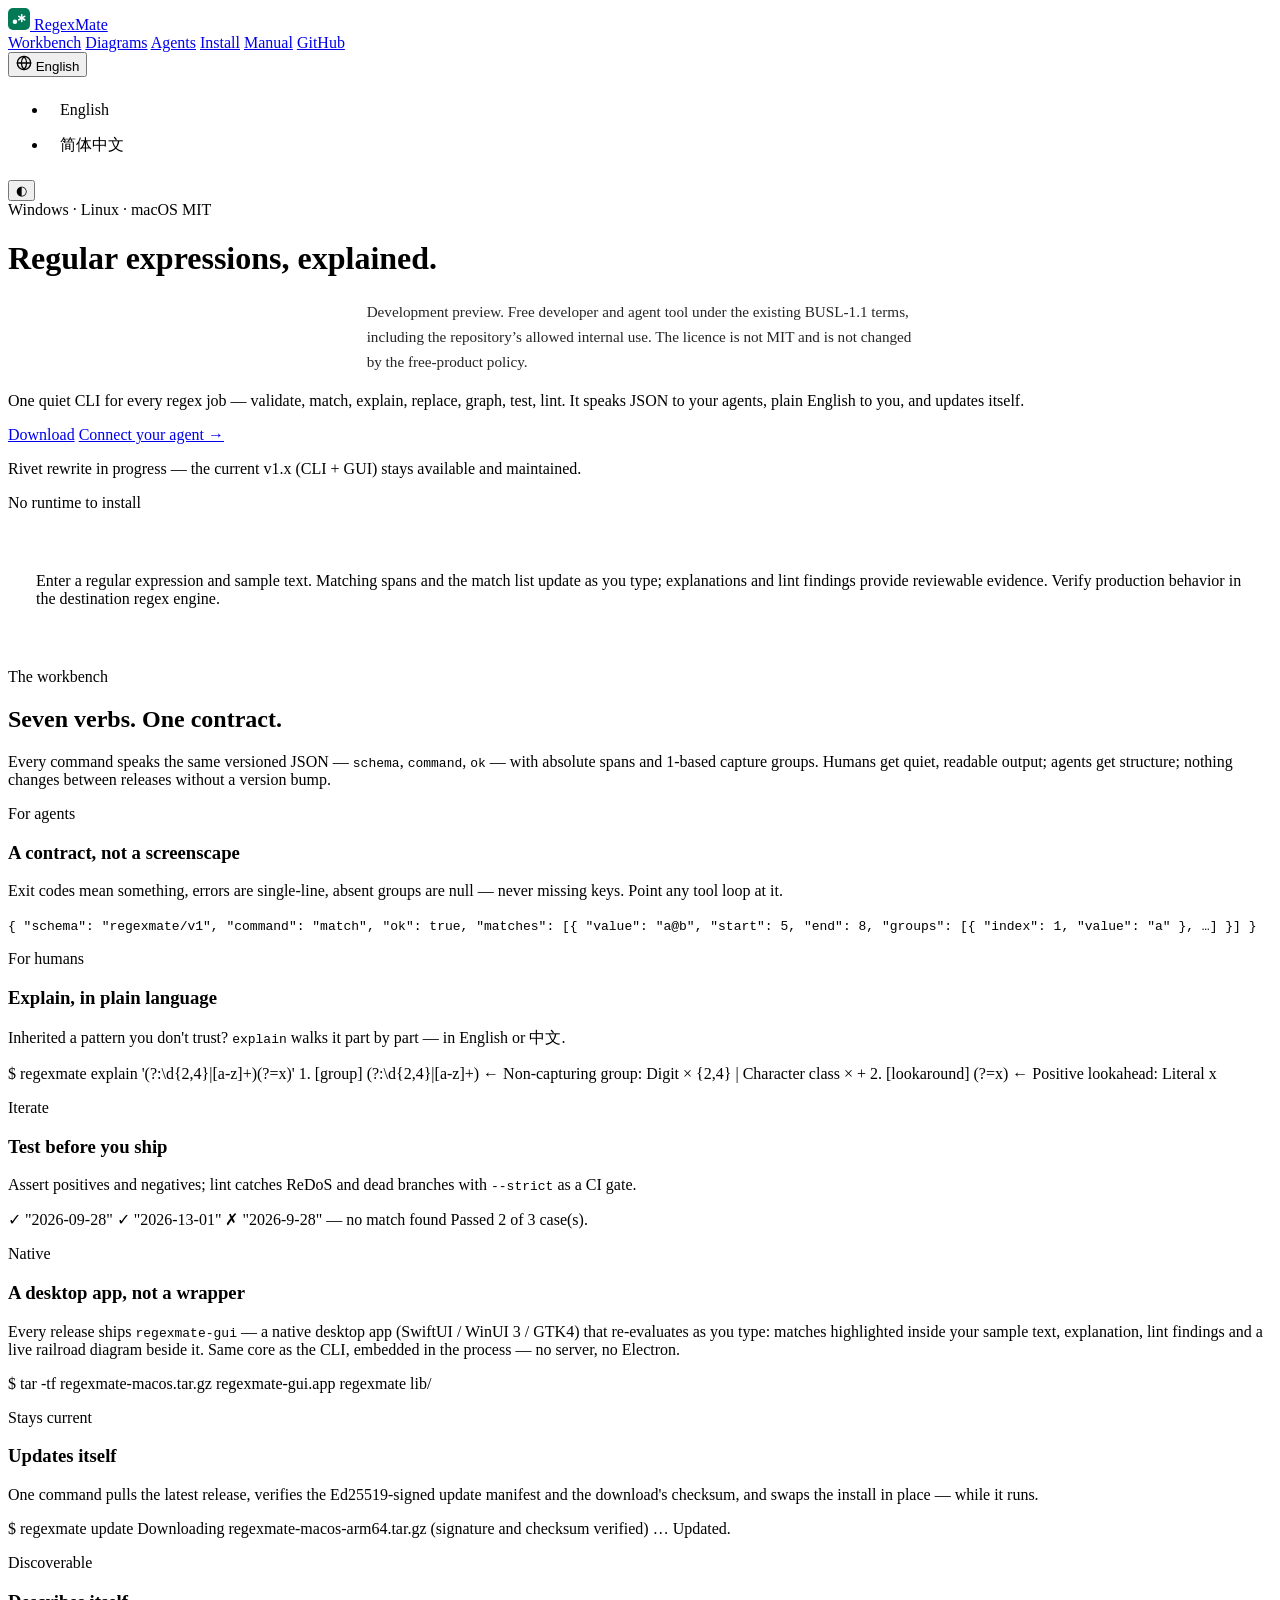
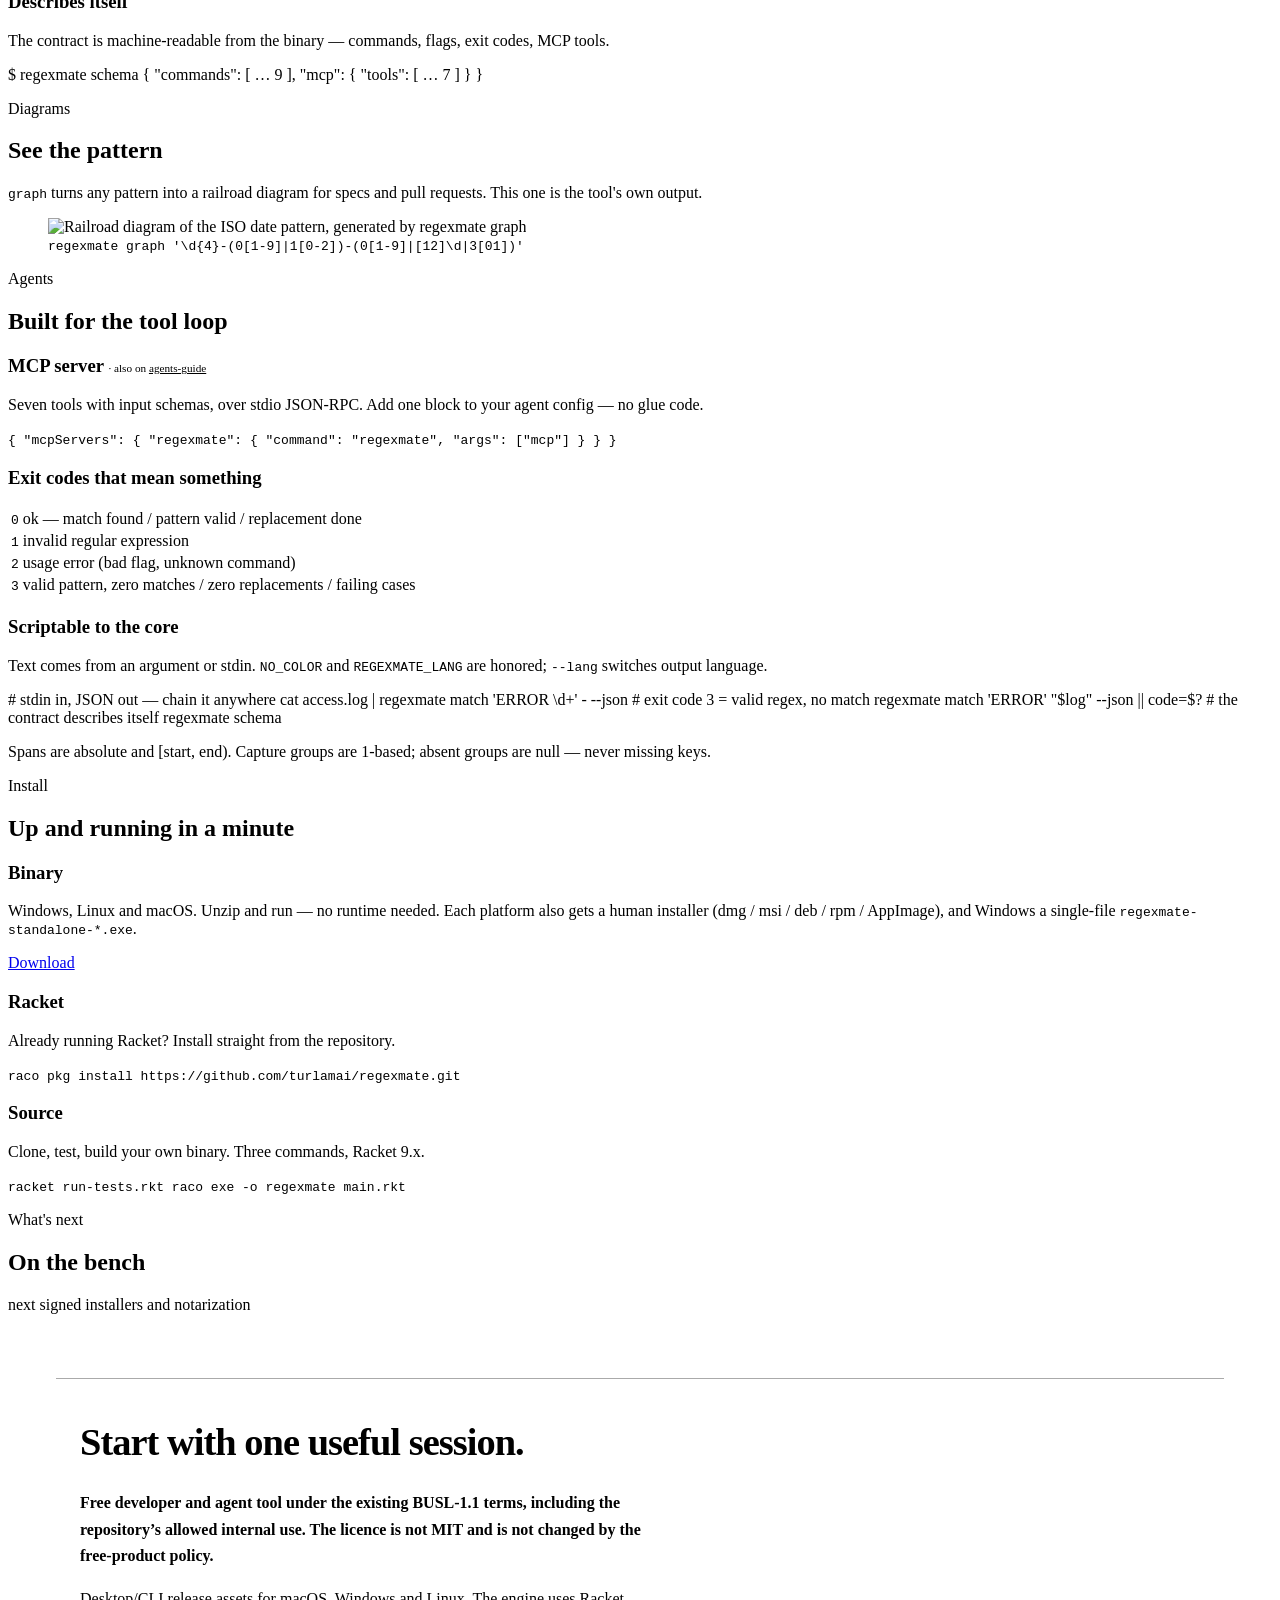
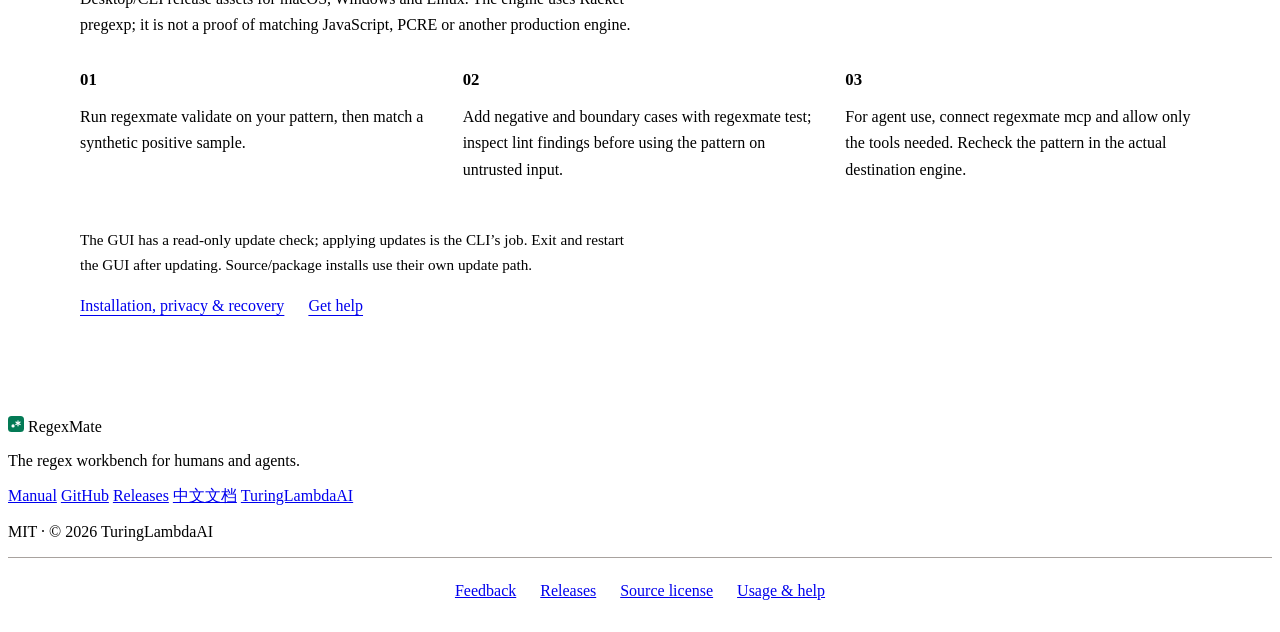
==== docs/index.html @ cac3ca0c "docs(home): replace screenshots with text-first product verification" ====
<!DOCTYPE html>
<html lang="zh-CN">
<head>
    <meta charset="UTF-8">
    <meta name="viewport" content="width=device-width, initial-scale=1.0">
    <title>RegexMate — 给人和智能体的正则工作台</title>
    <meta name="description" content="一条 CLI 包办所有正则工作——校验、匹配、解释、替换、绘图、批量测试、风险分析。版本化 JSON 契约、MCP server、在线自更新。Windows / Linux / macOS 免安装二进制。">
    <meta property="og:title" content="RegexMate — 给人和智能体的正则工作台">
    <meta property="og:description" content="一条 CLI 包办所有正则工作：校验、匹配、解释、替换、绘图、测试、风险分析。版本化 JSON 契约、原生 MCP server、自更新。">
    <meta property="og:type" content="website">
    <meta name="theme-color" media="(prefers-color-scheme: light)" content="#faf7f2">
    <meta name="theme-color" media="(prefers-color-scheme: dark)" content="#0A0A0B">
    <script>
      // anti-flash: resolve the theme before the stylesheet applies —
      // localStorage wins when the user picked manually, else the OS setting
      (function () {
        var t = localStorage.getItem('regexmate-theme');
        if (!t) t = matchMedia('(prefers-color-scheme: dark)').matches ? 'dark' : 'light';
        document.documentElement.dataset.theme = t;
      })();
    </script>
    <link rel="icon" type="image/svg+xml" href="assets/favicon.svg">
    <link rel="stylesheet" href="styles.css?v=4">
<script>
var _hmt = _hmt || [];
(function() {
  var hm = document.createElement("script");
  hm.src = "https://hm.baidu.com/hm.js?8e2445912635226bcba0c400bfb6079d";
  var s = document.getElementsByTagName("script")[0];
  s.parentNode.insertBefore(hm, s);
})();
</script>
<style>
  #product-support { display:flex; flex-wrap:wrap; justify-content:center; gap:12px 24px; padding:24px; font:inherit; border-top:1px solid var(--border, #a8a29e); }
  #product-support a:focus-visible { outline:2px solid currentColor; outline-offset:4px; }
  html:lang(en) #product-support .support-zh, html:lang(zh) #product-support .support-en { display:none; }
</style>
<style id="product-start-style">
.product-availability{font-size:.95rem;line-height:1.65;max-width:72ch;margin:18px 0;opacity:.85} .hero .product-availability{margin-left:auto;margin-right:auto}
.product-start{max-width:1120px;margin:64px auto;padding:32px 24px;border-top:1px solid var(--border,#aaa);font:inherit;line-height:1.65}
.product-start h2{font-size:clamp(1.7rem,3vw,2.4rem);letter-spacing:-.025em;margin:0 0 16px}.product-start h3{font-size:1.05rem;margin:0 0 10px}.product-start p{margin:0 0 16px;max-width:74ch}.product-start-grid{display:grid;grid-template-columns:repeat(3,minmax(0,1fr));gap:28px;margin:28px 0}.product-start a{text-decoration:underline;text-underline-offset:4px;overflow-wrap:anywhere}.product-start a:focus-visible{outline:2px solid currentColor;outline-offset:5px}.product-start .start-links{display:flex;gap:16px 24px;flex-wrap:wrap}.product-start .start-status{font-weight:600}.product-start .start-limits{font-size:.95em}
html:lang(en) .reader-zh,html:lang(zh) .reader-en{display:none!important}@media(max-width:700px){.product-start{margin:40px auto;padding:24px 20px}.product-start-grid{grid-template-columns:1fr;gap:18px}}
</style>
<style>.lang-menu li.lang-choice{padding:0}.lang-menu .lang-choice button{display:block;width:100%;padding:8px 12px;border:0;background:transparent;color:inherit;font:inherit;text-align:left;cursor:pointer}.lang-menu .lang-choice button:focus-visible{outline:2px solid currentColor;outline-offset:-2px;border-radius:4px}</style>
</head>
<body>

    <!-- Nav -->
    <nav class="nav">
        <div class="nav-inner">
            <a class="brand" href="#">
                <svg width="22" height="22" viewBox="0 0 512 512" fill="none" aria-hidden="true">
                    <rect width="512" height="512" rx="115" fill="#037A55"/>
                    <circle cx="161" cy="318" r="52" fill="#FFFFFF"/>
                    <line x1="320" y1="156" x2="320" y2="314" stroke="#FFFFFF" stroke-width="37" stroke-linecap="round"/>
                    <line x1="251.6" y1="195.5" x2="388.4" y2="274.5" stroke="#FFFFFF" stroke-width="37" stroke-linecap="round"/>
                    <line x1="388.4" y1="195.5" x2="251.6" y2="274.5" stroke="#FFFFFF" stroke-width="37" stroke-linecap="round"/>
                </svg>
                RegexMate
            </a>
            <div class="nav-links">
                <a href="#workbench" data-i18n="nav.workbench">工作台</a>
                <a href="#diagrams" data-i18n="nav.diagrams">图解</a>
                <a href="#agents" data-i18n="nav.agents">智能体</a>
                <a href="#install" data-i18n="nav.install">安装</a>
                <a href="guide.html" data-i18n="nav.manual">手册</a>
                <a href="https://github.com/turlamai/regexmate" class="nav-github">GitHub</a>
                <div class="lang-dropdown-wrapper">
                    <button class="lang-btn" type="button" onclick="void 0" aria-label="Switch language">
                        <svg width="16" height="16" viewBox="0 0 24 24" fill="none" stroke="currentColor" stroke-width="2" stroke-linecap="round" stroke-linejoin="round"><circle cx="12" cy="12" r="10"></circle><line x1="2" y1="12" x2="22" y2="12"></line><path d="M12 2a15.3 15.3 0 0 1 4 10 15.3 15.3 0 0 1-4 10 15.3 15.3 0 0 1-4-10 15.3 15.3 0 0 1 4-10z"></path></svg>
                        <span id="current-lang-label">English</span>
                    </button>
                    <ul class="lang-menu">
                        <li class="lang-choice"><button type="button" onclick="setLanguage('en')">English</button></li>
                        <li class="lang-choice"><button type="button" onclick="setLanguage('zh')">简体中文</button></li>
                    </ul>
                </div>
                <button class="theme-btn" id="theme-btn" type="button" aria-label="Toggle theme">◐</button>
            </div>
        </div>
    </nav>

    <!-- Hero -->
    <header class="hero">
        <div class="container">
            <div class="hero-eyebrow reveal">
                <span class="pill">Windows · Linux · macOS</span>
                <span class="pill">MIT</span>
            </div>
            <h1 class="hero-title reveal" data-i18n="hero.title">正则表达式，一眼看懂。</h1>
<p class="reader-en product-availability" lang="en">Development preview. Free developer and agent tool under the existing BUSL-1.1 terms, including the repository’s allowed internal use. The licence is not MIT and is not changed by the free-product policy.</p><p class="reader-zh product-availability" lang="zh">开发预览。按现行 BUSL-1.1 条款提供的免费开发者与 agent 工具，包含仓库许可的内部使用。许可证不是 MIT，免费定位不改变许可条款。</p>
            <p class="hero-sub reveal" data-i18n="hero.sub">
                一条安静的 CLI 包办所有正则工作——校验、匹配、解释、替换、绘图、测试、风险分析。对 agent 说 JSON，对你说人话，还会自己更新。
            </p>
            <div class="hero-cta reveal">
                <a class="btn btn-primary" href="https://github.com/turlamai/regexmate/releases" data-i18n="hero.download">下载</a>
                <a class="btn btn-quiet" href="#agents" data-i18n="hero.agents">接入你的智能体 →</a>
            </div>
            <p class="hero-note reveal" data-i18n="hero.note.rewrite">
                Rivet 重构进行中——当前 v1.x（CLI + GUI）继续可用、照常维护。
            </p>
            <p class="hero-note reveal" data-i18n="hero.note.runtime">
                免装运行时
            </p>
        </div>
        <div class="hero-visual reveal">
            <div class="hero-glow" aria-hidden="true"></div>
            <div class="shot-frame" style="padding:28px;">
                <p class="reader-en" lang="en">Enter a regular expression and sample text. Matching spans and the match list update as you type; explanations and lint findings provide reviewable evidence. Verify production behavior in the destination regex engine.</p>
                <p class="reader-zh" lang="zh">输入正则表达式及样本文字，匹配高亮和结果列表应随输入更新；解释与 lint 结果可供核查。投入生产前还应在最终正则引擎中复核。</p>
            </div>
        </div>
    </header>

    <!-- Workbench: bento -->
    <section class="section" id="workbench">
        <div class="container">
            <div class="reveal">
                <p class="section-eyebrow" data-i18n="wb.eyebrow">工作台</p>
                <h2 class="section-title" data-i18n="wb.title">七个动词，一套契约。</h2>
                <p class="section-lede" data-i18n="wb.lede">
                    所有命令共用同一套版本化 JSON——<code>schema</code>、<code>command</code>、<code>ok</code>——绝对区间、从 1 计数的捕获组。人类得到安静的输出，agent 得到结构，版本变更绝不悄悄破坏契约。
                </p>
            </div>

            <div class="bento">
                <div class="cell cell--wide reveal">
                    <p class="cell-tag" data-i18n="wb.contract.tag">为智能体</p>
                    <h3 data-i18n="wb.contract.title">是契约，不是屏幕刮取</h3>
                    <p data-i18n="wb.contract.body">
                        退出码有语义、错误保持单行、缺席组是 null 而非缺键。任何工具循环直接接入。
                    </p>
                    <div class="cell-visual">
<div class="snippet"><code>{
  <span class="k">"schema"</span>:  <span class="v">"regexmate/v1"</span>,
  <span class="k">"command"</span>: <span class="v">"match"</span>,
  <span class="k">"ok"</span>:      <span class="v">true</span>,
  <span class="k">"matches"</span>: [{
    <span class="k">"value"</span>:  <span class="v">"a@b"</span>, <span class="k">"start"</span>: <span class="v">5</span>, <span class="k">"end"</span>: <span class="v">8</span>,
    <span class="k">"groups"</span>: [{ <span class="k">"index"</span>: <span class="v">1</span>, <span class="k">"value"</span>: <span class="v">"a"</span> }, …]
  }]
}</code></div>
                    </div>
                </div>

                <div class="cell reveal">
                    <p class="cell-tag" data-i18n="wb.explain.tag">为人类</p>
                    <h3 data-i18n="wb.explain.title">人话解释</h3>
                    <p data-i18n="wb.explain.body">
                        接手一个不敢信的正则？<code>explain</code> 逐段讲清楚——英文或中文。
                    </p>
                    <div class="cell-visual">
<div class="out"><span class="dim">$</span> regexmate explain '(?:\d{2,4}|[a-z]+)(?=x)'

<span class="ok">1.</span> [group] (?:\d{2,4}|[a-z]+)
    ← Non-capturing group: Digit × {2,4}
      | Character class × +
<span class="ok">2.</span> [lookaround] (?=x)
    ← Positive lookahead: Literal x</div>
                    </div>
                </div>

                <div class="cell reveal">
                    <p class="cell-tag" data-i18n="wb.test.tag">迭代</p>
                    <h3 data-i18n="wb.test.title">上线前先测</h3>
                    <p data-i18n="wb.test.body">
                        正反用例批量断言；lint 抓住 ReDoS 与死分支，<code>--strict</code> 做成 CI 门禁。
                    </p>
                    <div class="cell-visual">
<div class="out"><span class="ok">✓</span> "2026-09-28"
<span class="ok">✓</span> "2026-13-01"
<span class="bad">✗</span> "2026-9-28" — no match found
<span class="dim">Passed 2 of 3 case(s).</span></div>
                    </div>
                </div>

                <div class="cell cell--wide reveal">
                    <p class="cell-tag" data-i18n="wb.native.tag">原生</p>
                    <h3 data-i18n="wb.native.title">桌面应用，不是套壳</h3>
                    <p data-i18n="wb.native.body">
                        每个平台的发布包都带 <code>regexmate-gui</code>——原生桌面应用（SwiftUI / WinUI 3 / GTK4），边输入边求值：匹配直接高亮在样本文字里，旁有解释、lint 与实时铁路图。与 CLI 同一核心、进程内嵌——无服务、无 Electron。
                    </p>
                    <div class="cell-visual">
<div class="out"><span class="dim">$</span> tar -tf regexmate-macos.tar.gz
regexmate-gui.app
regexmate
lib/</div>
                    </div>
                </div>

                <div class="cell cell--wide reveal">
                    <p class="cell-tag" data-i18n="wb.update.tag">保持最新</p>
                    <h3 data-i18n="wb.update.title">自己更新自己</h3>
                    <p data-i18n="wb.update.body">
                        一条命令拉取最新发布、验证 Ed25519 签名的更新清单与下载校验和、运行中原地换装。
                    </p>
                    <div class="cell-visual">
<div class="out"><span class="dim">$</span> regexmate update
<span class="dim">Downloading regexmate-macos-arm64.tar.gz (signature and checksum verified) …</span>
<span class="ok">Updated.</span></div>
                    </div>
                </div>

                <div class="cell reveal">
                    <p class="cell-tag" data-i18n="wb.discover.tag">可发现</p>
                    <h3 data-i18n="wb.discover.title">自我描述</h3>
                    <p data-i18n="wb.discover.body">
                        契约可从二进制直接机读——命令、旗标、退出码、MCP 工具。
                    </p>
                    <div class="cell-visual">
<div class="out"><span class="dim">$</span> regexmate schema
<span class="ok">{</span> "commands": [ … 9 ],
  "mcp": { "tools": [ … 7 ] } <span class="ok">}</span></div>
                    </div>
                </div>
            </div>
        </div>
    </section>

    <!-- Diagrams -->
    <section class="section" id="diagrams">
        <div class="container">
            <div class="reveal">
                <p class="section-eyebrow" data-i18n="dg.eyebrow">图解</p>
                <h2 class="section-title" data-i18n="dg.title">把正则画出来</h2>
                <p class="section-lede" data-i18n="dg.lede">
                    <code>graph</code> 把任意正则变成铁路图，用于规格文档和代码评审。这张就是工具自己的输出。
                </p>
            </div>
            <figure class="showcase reveal">
                <img src="assets/example-date.svg" alt="Railroad diagram of the ISO date pattern, generated by regexmate graph" loading="lazy">
                <figcaption><code>regexmate graph '\d{4}-(0[1-9]|1[0-2])-(0[1-9]|[12]\d|3[01])'</code></figcaption>
            </figure>
        </div>
    </section>

    <!-- Agents -->
    <section class="section" id="agents">
        <div class="container">
            <div class="reveal">
                <p class="section-eyebrow" data-i18n="ag.eyebrow">智能体</p>
                <h2 class="section-title" data-i18n="ag.title">为工具循环而生</h2>
            </div>
            <div class="agent-grid">
                <div class="agent-col reveal">
                    <h3>MCP server <span style="font-size:0.6em;color:var(--ink-3);font-weight:500">· also on <a href="https://github.com/turlamai/regexmate/blob/main/docs/agents-guide.md" style="color:var(--accent)">agents-guide</a></span></h3>
                    <p data-i18n="ag.mcp.body">
                        七个带输入 schema 的工具，走 stdio JSON-RPC。配置里加一段即可——零胶水代码。
                    </p>
<div class="snippet"><code>{
  <span class="k">"mcpServers"</span>: {
    <span class="k">"regexmate"</span>: {
      <span class="k">"command"</span>: <span class="v">"regexmate"</span>,
      <span class="k">"args"</span>: [<span class="v">"mcp"</span>]
    }
  }
}</code></div>
                    <h3 class="mt" data-i18n="ag.exit.title">有语义的退出码</h3>
                    <table class="exit-table">
                        <tr><td><code>0</code></td><td data-i18n="ag.exit.0">成功——有匹配 / 语法有效 / 完成替换</td></tr>
                        <tr><td><code>1</code></td><td data-i18n="ag.exit.1">正则表达式无效</td></tr>
                        <tr><td><code>2</code></td><td data-i18n="ag.exit.2">用法错误（错误选项、未知命令）</td></tr>
                        <tr><td><code>3</code></td><td data-i18n="ag.exit.3">语法有效但零匹配 / 零替换 / 用例失败</td></tr>
                    </table>
                </div>
                <div class="agent-col reveal">
                    <h3 data-i18n="ag.script.title">脚本友好到骨子里</h3>
                    <p data-i18n="ag.script.body">
                        文本可来自参数或 stdin。支持 <code>NO_COLOR</code> 与 <code>REGEXMATE_LANG</code>；<code>--lang</code> 切换输出语言。
                    </p>
<div class="out"><span class="dim"># stdin in, JSON out — chain it anywhere</span>
cat access.log | regexmate match <span class="ok">'ERROR \d+'</span> - --json

<span class="dim"># exit code 3 = valid regex, no match</span>
regexmate match <span class="ok">'ERROR'</span> <span class="ok">"$log"</span> --json || code=$?

<span class="dim"># the contract describes itself</span>
regexmate schema</div>
                    <p class="agent-note" data-i18n="ag.script.note">
                        区间为绝对下标、[start, end) 半开。捕获组从 1 计数；缺席组是 null——绝不缺键。
                    </p>
                </div>
            </div>
        </div>
    </section>

    <!-- Install -->
    <section class="section" id="install">
        <div class="container">
            <div class="reveal">
                <p class="section-eyebrow" data-i18n="in.eyebrow">安装</p>
                <h2 class="section-title" data-i18n="in.title">一分钟跑起来</h2>
            </div>
            <div class="install-grid">
                <div class="install-col reveal">
                    <h3 data-i18n="in.binary.title">二进制</h3>
                    <p data-i18n="in.binary.body">Windows、Linux、macOS。解压即用——免运行时；macOS / Windows / Linux 还各有 dmg / msi / deb / rpm / AppImage 安装器，Windows 另有单文件 <code>regexmate-standalone-*.exe</code>。</p>
                    <a class="btn btn-primary" href="https://github.com/turlamai/regexmate/releases" data-i18n="in.binary.cta">下载</a>
                </div>
                <div class="install-col reveal">
                    <h3>Racket</h3>
                    <p data-i18n="in.racket.body">已在用 Racket？直接从仓库安装。</p>
<code class="code-pill">raco pkg install https://github.com/turlamai/regexmate.git</code>
                </div>
                <div class="install-col reveal">
                    <h3 data-i18n="in.source.title">源码</h3>
                    <p data-i18n="in.source.body">克隆、测试、构建自己的二进制。三条命令，Racket 9.x。</p>
<code class="code-pill">racket run-tests.rkt
raco exe -o regexmate main.rkt</code>
                </div>
            </div>
        </div>
    </section>

    <!-- What's next -->
    <section class="section" id="next">
        <div class="container">
            <div class="reveal">
                <p class="section-eyebrow" data-i18n="nx.eyebrow">接下来</p>
                <h2 class="section-title" data-i18n="nx.title">工作台上</h2>
            </div>
            <div class="next-rows">
                <div class="next-row reveal">
                    <span class="tag" data-i18n="nx.tag">下一步</span>
                    <span data-i18n="nx.installers">签名安装包与公证</span>
                </div>
            </div>
        </div>
    </section>

    <!-- Footer -->
    <section id="start-here" class="product-start" aria-label="Get started / 开始使用">
<h2 class="reader-en " lang="en">Start with one useful session.</h2><h2 class="reader-zh " lang="zh">从一次有效使用开始。</h2><p class="reader-en start-status" lang="en">Free developer and agent tool under the existing BUSL-1.1 terms, including the repository’s allowed internal use. The licence is not MIT and is not changed by the free-product policy.</p><p class="reader-zh start-status" lang="zh">按现行 BUSL-1.1 条款提供的免费开发者与 agent 工具，包含仓库许可的内部使用。许可证不是 MIT，免费定位不改变许可条款。</p><p class="reader-en " lang="en">Desktop/CLI release assets for macOS, Windows and Linux. The engine uses Racket pregexp; it is not a proof of matching JavaScript, PCRE or another production engine.</p><p class="reader-zh " lang="zh">提供 macOS、Windows、Linux 桌面与 CLI 发布附件。引擎使用 Racket pregexp，不能据此认定 JavaScript、PCRE 或其他生产引擎语义相同。</p><div class="product-start-grid"><article><h3 class="reader-en " lang="en">01</h3><h3 class="reader-zh " lang="zh">01</h3><p class="reader-en " lang="en">Run regexmate validate on your pattern, then match a synthetic positive sample.</p><p class="reader-zh " lang="zh">先用 regexmate validate 验证模式，再匹配一条合成正例。</p></article><article><h3 class="reader-en " lang="en">02</h3><h3 class="reader-zh " lang="zh">02</h3><p class="reader-en " lang="en">Add negative and boundary cases with regexmate test; inspect lint findings before using the pattern on untrusted input.</p><p class="reader-zh " lang="zh">用 regexmate test 添加反例与边界样例；将模式用于不可信输入前检查 lint 结果。</p></article><article><h3 class="reader-en " lang="en">03</h3><h3 class="reader-zh " lang="zh">03</h3><p class="reader-en " lang="en">For agent use, connect regexmate mcp and allow only the tools needed. Recheck the pattern in the actual destination engine.</p><p class="reader-zh " lang="zh">供 agent 使用时连接 regexmate mcp，仅授予需要的工具权限，并在最终目标引擎复核模式。</p></article></div><p class="reader-en start-limits" lang="en">The GUI has a read-only update check; applying updates is the CLI’s job. Exit and restart the GUI after updating. Source/package installs use their own update path.</p><p class="reader-zh start-limits" lang="zh">GUI 只读检查更新，实际安装由 CLI 执行。更新后退出并重启 GUI；源码或包安装使用对应更新方式。</p><div class="start-links"><a class="reader-en" lang="en" href="https://github.com/turlamai/regexmate/blob/main/docs/USER-GUIDE.md">Installation, privacy &amp; recovery</a><a class="reader-zh" lang="zh" href="https://github.com/turlamai/regexmate/blob/main/docs/USER-GUIDE.zh-CN.md">安装、隐私与恢复</a><a href="https://github.com/turlamai/regexmate/issues"><span class="reader-en " lang="en">Get help</span><span class="reader-zh " lang="zh">反馈与帮助</span></a></div>
</section>
<footer class="footer">
        <div class="container footer-inner">
            <div>
                <div class="brand brand-footer">
                    <svg width="16" height="16" viewBox="0 0 512 512" fill="none" aria-hidden="true">
                        <rect width="512" height="512" rx="115" fill="#037A55"/>
                        <circle cx="161" cy="318" r="52" fill="#FFFFFF"/>
                        <line x1="320" y1="156" x2="320" y2="314" stroke="#FFFFFF" stroke-width="37" stroke-linecap="round"/>
                        <line x1="251.6" y1="195.5" x2="388.4" y2="274.5" stroke="#FFFFFF" stroke-width="37" stroke-linecap="round"/>
                        <line x1="388.4" y1="195.5" x2="251.6" y2="274.5" stroke="#FFFFFF" stroke-width="37" stroke-linecap="round"/>
                    </svg>
                    RegexMate
                </div>
                <p class="footer-note" data-i18n="ft.note">面向人与智能体的正则工作台。</p>
            </div>
            <div class="footer-links">
                <a href="guide.html" data-i18n="ft.manual">手册</a>
                <a href="https://github.com/turlamai/regexmate">GitHub</a>
                <a href="https://github.com/turlamai/regexmate/releases" data-i18n="ft.releases">发布</a>
                <a href="https://github.com/turlamai/regexmate/blob/main/README.zh-CN.md">中文文档</a>
                <a href="https://jrtx.site">TuringLambdaAI</a>
            </div>
            <p class="footer-copy">MIT · © 2026 TuringLambdaAI</p>
        </div>
    </footer>
<nav id="product-support" aria-label="Support / 支持"><a href="https://github.com/turlamai/regexmate/issues"><span class="support-zh">反馈</span><span class="support-en" lang="en">Feedback</span></a> <a href="https://github.com/turlamai/regexmate/releases"><span class="support-zh">发布与更新</span><span class="support-en" lang="en">Releases</span></a> <a href="https://github.com/turlamai/regexmate/blob/main/LICENSE"><span class="support-zh">源码许可</span><span class="support-en" lang="en">Source license</span></a> <a class="support-zh" href="https://github.com/turlamai/regexmate/blob/main/docs/USER-GUIDE.zh-CN.md">使用与帮助</a> <a class="support-en" lang="en" href="https://github.com/turlamai/regexmate/blob/main/docs/USER-GUIDE.md">Usage & help</a></nav>

    <script>
    (function () {
        // ?noanim — full-page captures and reduced environments see everything
        if (!new URLSearchParams(location.search).has('noanim')) {
            document.documentElement.classList.add('js');
        }

        // i18n dictionaries — the static markup is the zh-CN default
        var zh = {
            "meta.title": "RegexMate — 给人和智能体的正则工作台",
            "meta.description": "一条 CLI 包办所有正则工作——校验、匹配、解释、替换、绘图、批量测试、风险分析。版本化 JSON 契约、MCP server、在线自更新。Windows / Linux / macOS 免安装二进制。",
            "meta.og.title": "RegexMate — 给人和智能体的正则工作台",
            "meta.og.description": "一条 CLI 包办所有正则工作：校验、匹配、解释、替换、绘图、测试、风险分析。版本化 JSON 契约、原生 MCP server、自更新。",
            "nav.workbench": "工作台", "nav.diagrams": "图解", "nav.agents": "智能体", "nav.install": "安装", "nav.manual": "手册",
            "hero.title": "正则表达式，一眼看懂。",
            "hero.sub": "一条安静的 CLI 包办所有正则工作——校验、匹配、解释、替换、绘图、测试、风险分析。对 agent 说 JSON，对你说人话，还会自己更新。",
            "hero.download": "下载", "hero.agents": "接入你的智能体 →",
            "hero.note.rewrite": "Rivet 重构进行中——当前 v1.x（CLI + GUI）继续可用、照常维护。",
            "hero.note.runtime": "免装运行时",
            "wb.eyebrow": "工作台", "wb.title": "七个动词，一套契约。",
            "wb.lede": "所有命令共用同一套版本化 JSON——<code>schema</code>、<code>command</code>、<code>ok</code>——绝对区间、从 1 计数的捕获组。人类得到安静的输出，agent 得到结构，版本变更绝不悄悄破坏契约。",
            "wb.contract.tag": "为智能体", "wb.contract.title": "是契约，不是屏幕刮取",
            "wb.contract.body": "退出码有语义、错误保持单行、缺席组是 null 而非缺键。任何工具循环直接接入。",
            "wb.explain.tag": "为人类", "wb.explain.title": "人话解释",
            "wb.explain.body": "接手一个不敢信的正则？<code>explain</code> 逐段讲清楚——英文或中文。",
            "wb.test.tag": "迭代", "wb.test.title": "上线前先测",
            "wb.test.body": "正反用例批量断言；lint 抓住 ReDoS 与死分支，<code>--strict</code> 做成 CI 门禁。",
            "wb.native.tag": "原生", "wb.native.title": "桌面应用，不是套壳",
            "wb.native.body": "每个平台的发布包都带 <code>regexmate-gui</code>——原生桌面应用（SwiftUI / WinUI 3 / GTK4），边输入边求值：匹配直接高亮在样本文字里，旁有解释、lint 与实时铁路图。与 CLI 同一核心、进程内嵌——无服务、无 Electron。",
            "wb.update.tag": "保持最新", "wb.update.title": "自己更新自己",
            "wb.update.body": "一条命令拉取最新发布、验证 Ed25519 签名的更新清单与下载校验和、运行中原地换装。",
            "wb.discover.tag": "可发现", "wb.discover.title": "自我描述",
            "wb.discover.body": "契约可从二进制直接机读——命令、旗标、退出码、MCP 工具。",
            "dg.eyebrow": "图解", "dg.title": "把正则画出来",
            "dg.lede": "<code>graph</code> 把任意正则变成铁路图，用于规格文档和代码评审。这张就是工具自己的输出。",
            "ag.eyebrow": "智能体", "ag.title": "为工具循环而生",
            "ag.mcp.body": "七个带输入 schema 的工具，走 stdio JSON-RPC。配置里加一段即可——零胶水代码。",
            "ag.exit.title": "有语义的退出码",
            "ag.exit.0": "成功——有匹配 / 语法有效 / 完成替换",
            "ag.exit.1": "正则表达式无效",
            "ag.exit.2": "用法错误（错误选项、未知命令）",
            "ag.exit.3": "语法有效但零匹配 / 零替换 / 用例失败",
            "ag.script.title": "脚本友好到骨子里",
            "ag.script.body": "文本可来自参数或 stdin。支持 <code>NO_COLOR</code> 与 <code>REGEXMATE_LANG</code>；<code>--lang</code> 切换输出语言。",
            "ag.script.note": "区间为绝对下标、[start, end) 半开。捕获组从 1 计数；缺席组是 null——绝不缺键。",
            "in.eyebrow": "安装", "in.title": "一分钟跑起来",
            "in.binary.title": "二进制",
            "in.binary.body": "Windows、Linux、macOS。解压即用——免运行时；macOS / Windows / Linux 还各有 dmg / msi / deb / rpm / AppImage 安装器，Windows 另有单文件 <code>regexmate-standalone-*.exe</code>。",
            "in.binary.cta": "下载",
            "in.racket.body": "已在用 Racket？直接从仓库安装。",
            "in.source.title": "源码",
            "in.source.body": "克隆、测试、构建自己的二进制。三条命令，Racket 9.x。",
            "nx.eyebrow": "接下来", "nx.title": "工作台上", "nx.tag": "下一步",
                        "nx.installers": "签名安装包与公证",
            "ft.note": "面向人与智能体的正则工作台。", "ft.releases": "发布", "ft.manual": "手册"
        };
        var en = {
            "meta.title": "RegexMate — the regex workbench for humans and agents",
            "meta.description": "Validate, match, explain, replace, graph, batch-test and lint regular expressions from one CLI — with a versioned JSON contract, an MCP server and online self-update. Standalone binaries for Windows, Linux and macOS.",
            "meta.og.title": "RegexMate — the regex workbench for humans and agents",
            "meta.og.description": "One CLI for every regex job: validate, match, explain, replace, graph, test, lint. Versioned JSON contract, native MCP server, self-update.",
            "nav.workbench": "Workbench", "nav.diagrams": "Diagrams", "nav.agents": "Agents", "nav.install": "Install", "nav.manual": "Manual",
            "hero.title": "Regular expressions, explained.",
            "hero.sub": "One quiet CLI for every regex job — validate, match, explain, replace, graph, test, lint. It speaks JSON to your agents, plain English to you, and updates itself.",
            "hero.download": "Download", "hero.agents": "Connect your agent →",
            "hero.note.rewrite": "Rivet rewrite in progress — the current v1.x (CLI + GUI) stays available and maintained.",
            "hero.note.runtime": "No runtime to install",
            "wb.eyebrow": "The workbench", "wb.title": "Seven verbs. One contract.",
            "wb.lede": "Every command speaks the same versioned JSON — <code>schema</code>, <code>command</code>, <code>ok</code> — with absolute spans and 1-based capture groups. Humans get quiet, readable output; agents get structure; nothing changes between releases without a version bump.",
            "wb.contract.tag": "For agents", "wb.contract.title": "A contract, not a screenscape",
            "wb.contract.body": "Exit codes mean something, errors are single-line, absent groups are null — never missing keys. Point any tool loop at it.",
            "wb.explain.tag": "For humans", "wb.explain.title": "Explain, in plain language",
            "wb.explain.body": "Inherited a pattern you don't trust? <code>explain</code> walks it part by part — in English or 中文.",
            "wb.test.tag": "Iterate", "wb.test.title": "Test before you ship",
            "wb.test.body": "Assert positives and negatives; lint catches ReDoS and dead branches with <code>--strict</code> as a CI gate.",
            "wb.native.tag": "Native", "wb.native.title": "A desktop app, not a wrapper",
            "wb.native.body": "Every release ships <code>regexmate-gui</code> — a native desktop app (SwiftUI / WinUI 3 / GTK4) that re-evaluates as you type: matches highlighted inside your sample text, explanation, lint findings and a live railroad diagram beside it. Same core as the CLI, embedded in the process — no server, no Electron.",
            "wb.update.tag": "Stays current", "wb.update.title": "Updates itself",
            "wb.update.body": "One command pulls the latest release, verifies the Ed25519-signed update manifest and the download's checksum, and swaps the install in place — while it runs.",
            "wb.discover.tag": "Discoverable", "wb.discover.title": "Describes itself",
            "wb.discover.body": "The contract is machine-readable from the binary — commands, flags, exit codes, MCP tools.",
            "dg.eyebrow": "Diagrams", "dg.title": "See the pattern",
            "dg.lede": "<code>graph</code> turns any pattern into a railroad diagram for specs and pull requests. This one is the tool's own output.",
            "ag.eyebrow": "Agents", "ag.title": "Built for the tool loop",
            "ag.mcp.body": "Seven tools with input schemas, over stdio JSON-RPC. Add one block to your agent config — no glue code.",
            "ag.exit.title": "Exit codes that mean something",
            "ag.exit.0": "ok — match found / pattern valid / replacement done",
            "ag.exit.1": "invalid regular expression",
            "ag.exit.2": "usage error (bad flag, unknown command)",
            "ag.exit.3": "valid pattern, zero matches / zero replacements / failing cases",
            "ag.script.title": "Scriptable to the core",
            "ag.script.body": "Text comes from an argument or stdin. <code>NO_COLOR</code> and <code>REGEXMATE_LANG</code> are honored; <code>--lang</code> switches output language.",
            "ag.script.note": "Spans are absolute and [start, end). Capture groups are 1-based; absent groups are null — never missing keys.",
            "in.eyebrow": "Install", "in.title": "Up and running in a minute",
            "in.binary.title": "Binary",
            "in.binary.body": "Windows, Linux and macOS. Unzip and run — no runtime needed. Each platform also gets a human installer (dmg / msi / deb / rpm / AppImage), and Windows a single-file <code>regexmate-standalone-*.exe</code>.",
            "in.binary.cta": "Download",
            "in.racket.body": "Already running Racket? Install straight from the repository.",
            "in.source.title": "Source",
            "in.source.body": "Clone, test, build your own binary. Three commands, Racket 9.x.",
            "nx.eyebrow": "What's next", "nx.title": "On the bench", "nx.tag": "next",
                        "nx.installers": "signed installers and notarization",
            "ft.note": "The regex workbench for humans and agents.", "ft.releases": "Releases", "ft.manual": "Manual"
        };
        // language dropdown: unified family policy (explicit choice wins; otherwise browser locale)
        var LANGUAGE_OVERRIDE_KEY = 'regexmate-lang-override-v2';
        var LANGUAGE_LEGACY_KEYS = ['regexmate-lang', 'site-lang'];
        var current, isZh;

        function readLanguageOverride() {
            try {
                var v = localStorage.getItem(LANGUAGE_OVERRIDE_KEY);
                if (v !== 'zh' && v !== 'en') {
                    for (var i = 0; i < LANGUAGE_LEGACY_KEYS.length; i++) {
                        var legacy = localStorage.getItem(LANGUAGE_LEGACY_KEYS[i]);
                        if (legacy === 'zh' || legacy === 'en') { v = legacy; try { localStorage.setItem(LANGUAGE_OVERRIDE_KEY, v); } catch (e) {} break; }
                    }
                }
                return v === 'zh' || v === 'en' ? v : null;
            } catch (e) { return null; }
        }
        function detectBrowserLanguage() {
            var locale = (navigator.languages && navigator.languages[0]) || navigator.language || '';
            return String(locale).toLowerCase().indexOf('zh') === 0 ? 'zh' : 'en';
        }
        function apply(lang) {
            current = lang === 'en' ? en : zh;
            isZh = lang === 'zh';
            document.documentElement.lang = isZh ? 'zh-CN' : 'en';
            document.documentElement.setAttribute('data-language', lang);
            // title and meta descriptions follow the language
            document.title = current['meta.title'];
            var metas = document.querySelectorAll('meta[name="description"], meta[property="og:title"], meta[property="og:description"]');
            for (var m = 0; m < metas.length; m++) {
                var key = metas[m].getAttribute('name') === 'description' ? 'meta.description'
                    : metas[m].getAttribute('property') === 'og:title' ? 'meta.og.title'
                    : 'meta.og.description';
                metas[m].setAttribute('content', current[key]);
            }
            var nodes = document.querySelectorAll('[data-i18n]');
            for (var i = 0; i < nodes.length; i++) {
                var key = nodes[i].getAttribute('data-i18n');
                if (current[key]) nodes[i].innerHTML = current[key];
            }
            var label = document.getElementById('current-lang-label');
            if (label) label.textContent = isZh ? '简体中文' : 'English';
        }
        window.setLanguage = function (lang) {
            if (lang !== 'zh' && lang !== 'en') return;
            try { localStorage.setItem(LANGUAGE_OVERRIDE_KEY, lang); } catch (e) {}
            apply(lang);
        };
        apply(readLanguageOverride() || detectBrowserLanguage());
        LANGUAGE_LEGACY_KEYS.forEach(function (k) { try { localStorage.removeItem(k); } catch (e) {} });
        window.addEventListener('languagechange', function () {
            if (!readLanguageOverride()) apply(detectBrowserLanguage());
        });

        // theme toggle: flip data-theme and remember the choice
        var themeBtn = document.getElementById('theme-btn');
        if (themeBtn) {
            themeBtn.addEventListener('click', function () {
                var next = document.documentElement.dataset.theme === 'dark' ? 'light' : 'dark';
                document.documentElement.dataset.theme = next;
                try { localStorage.setItem('regexmate-theme', next); } catch (e) {}
            });
        }

        // reveal on scroll
        if ('IntersectionObserver' in window) {
            var io = new IntersectionObserver(function (entries) {
                entries.forEach(function (entry) {
                    if (entry.isIntersecting) { entry.target.classList.add('in'); io.unobserve(entry.target); }
                });
            }, { threshold: 0.08, rootMargin: '0px 0px -40px 0px' });
            document.querySelectorAll('.reveal').forEach(function (el) { io.observe(el); });
        } else {
            document.querySelectorAll('.reveal').forEach(function (el) { el.classList.add('in'); });
        }
    })();
    </script>
</body>
</html>
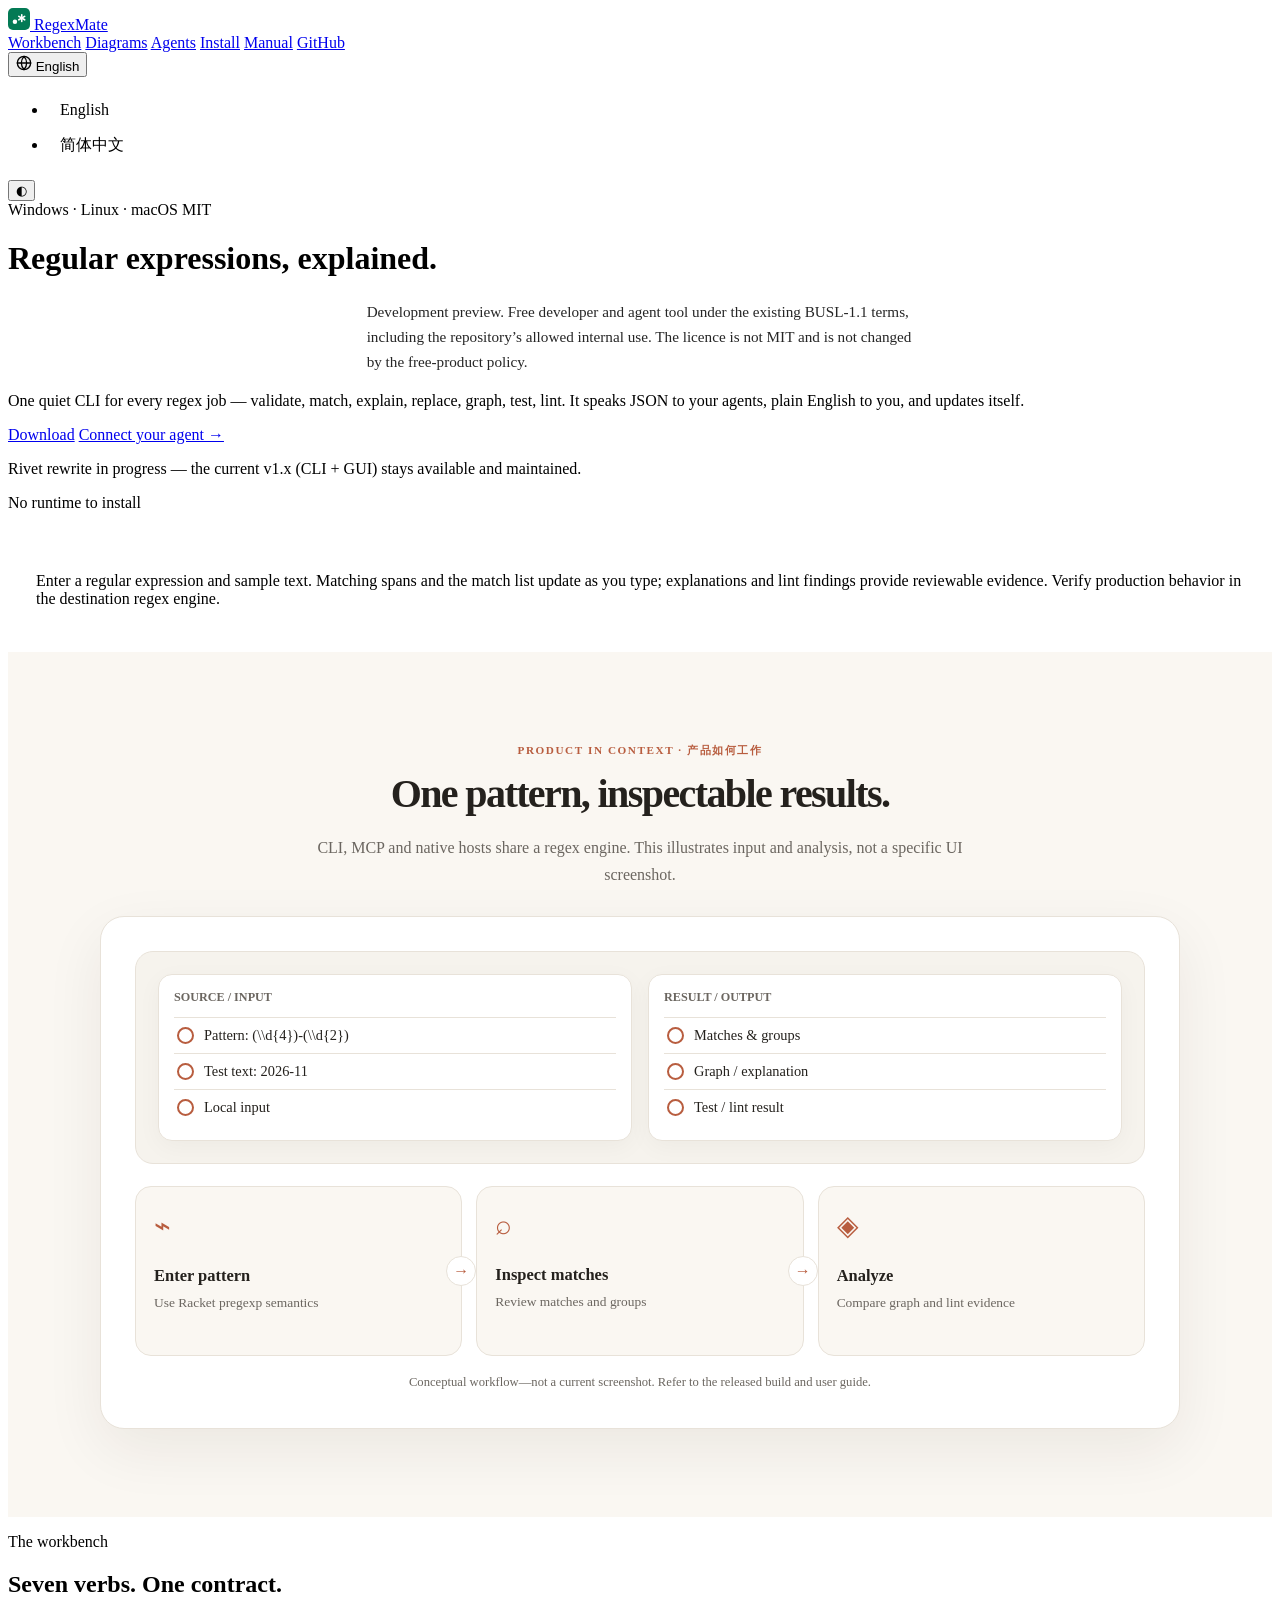
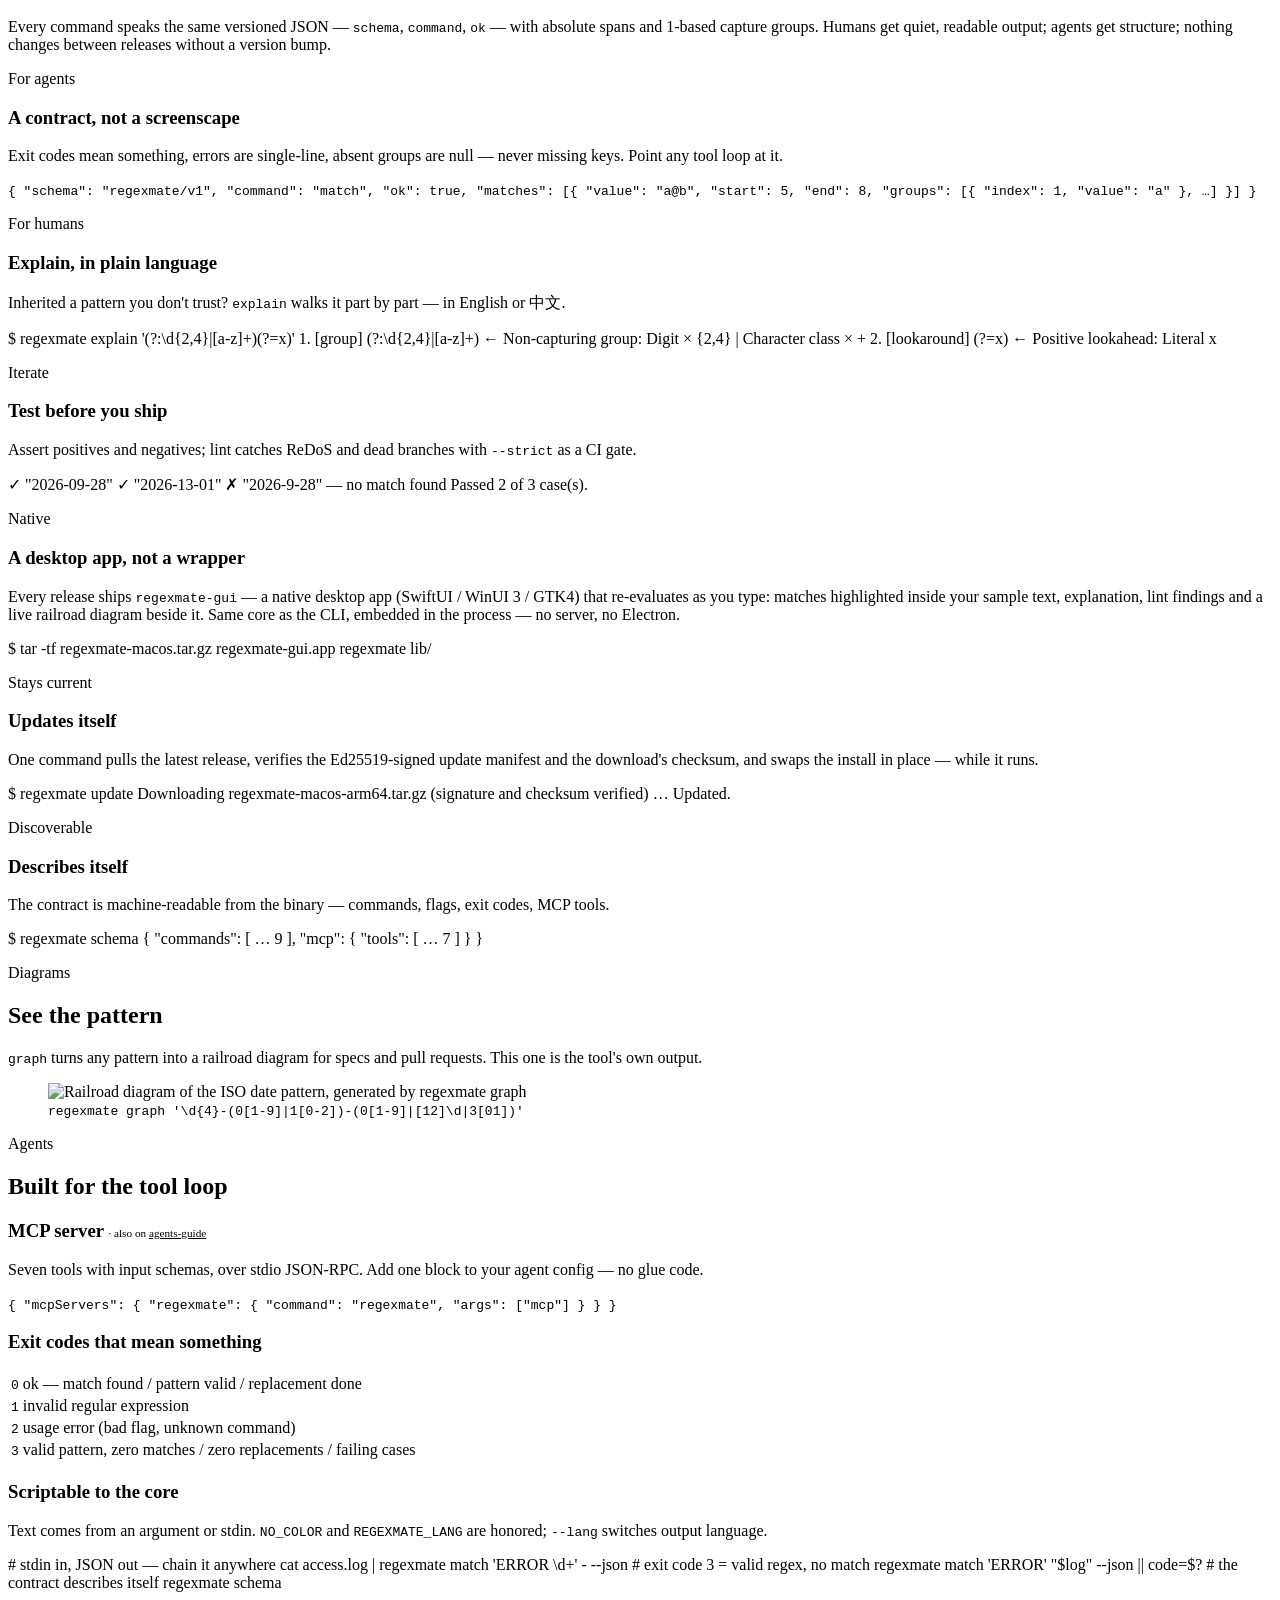
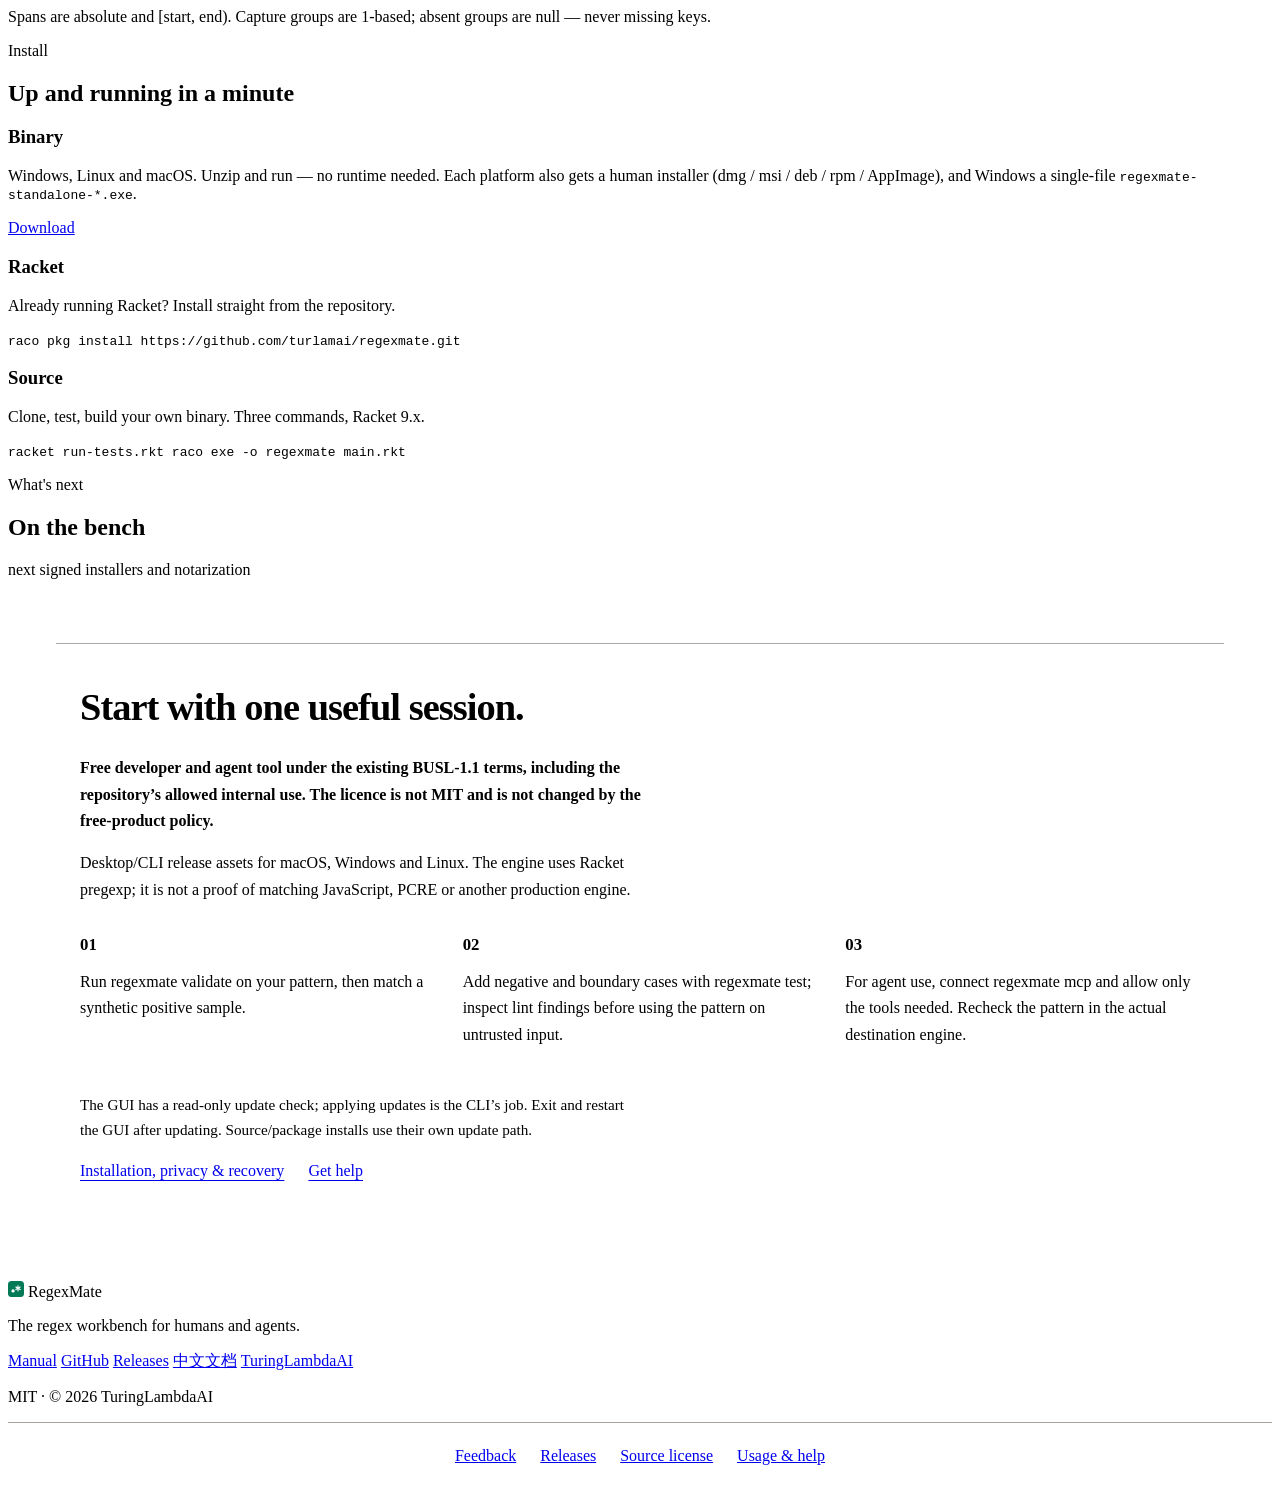
==== commit b9050d59: "docs(site): illustrate core product workflow responsibly" ====
--- a/docs/index.html
+++ b/docs/index.html
@@ -42,7 +42,44 @@
 html:lang(en) .reader-zh,html:lang(zh) .reader-en{display:none!important}@media(max-width:700px){.product-start{margin:40px auto;padding:24px 20px}.product-start-grid{grid-template-columns:1fr;gap:18px}}
 </style>
 <style>.lang-menu li.lang-choice{padding:0}.lang-menu .lang-choice button{display:block;width:100%;padding:8px 12px;border:0;background:transparent;color:inherit;font:inherit;text-align:left;cursor:pointer}.lang-menu .lang-choice button:focus-visible{outline:2px solid currentColor;outline-offset:-2px;border-radius:4px}</style>
-</head>
+<style id="visual-showcase-css">
+/* Visual Showcase: process illustration, intentionally not an app screenshot. */
+.vs-showcase{padding:clamp(48px,7vw,88px) 24px;background:var(--bg,var(--surface,#faf7f2));color:var(--text,var(--ink,#24211d))}
+.vs-showcase *{box-sizing:border-box}
+.vs-showcase .vs-wrap{max-width:1080px;margin:0 auto}
+.vs-showcase .vs-intro{text-align:center;max-width:680px;margin:0 auto 28px}
+.vs-showcase .vs-label{text-transform:uppercase;letter-spacing:.14em;font-size:.7rem;font-weight:700;color:var(--accent,#b85d3f)}
+.vs-showcase h2{font:inherit;font-size:clamp(1.65rem,3.3vw,2.5rem);font-weight:700;line-height:1.2;letter-spacing:-.04em;margin:12px 0}
+.vs-showcase .vs-lead,.vs-showcase .vs-caption{color:var(--text-2,var(--muted,#6b6660));line-height:1.7}
+.vs-showcase .vs-frame{padding:clamp(18px,3vw,34px);border:1px solid var(--border,var(--line,#e8e2d9));background:var(--bg-card,var(--surface,#fff));border-radius:24px;box-shadow:0 20px 60px rgba(36,29,18,.07);overflow:hidden}
+.vs-showcase .vs-stage{display:grid;grid-template-columns:repeat(3,minmax(0,1fr));gap:14px}
+.vs-showcase .vs-step{position:relative;min-height:170px;padding:22px 18px;border-radius:16px;background:var(--bg,var(--surface,#faf7f2));border:1px solid var(--border,var(--line,#e8e2d9))}
+.vs-showcase .vs-step:not(:last-child):after{content:"→";position:absolute;z-index:1;right:-15px;top:50%;transform:translateY(-50%);width:28px;height:28px;display:grid;place-items:center;border-radius:50%;background:var(--bg-card,var(--surface,#fff));color:var(--accent,#b85d3f);border:1px solid var(--border,var(--line,#e8e2d9))}
+.vs-showcase .vs-glyph{font-size:1.75rem;display:block;margin-bottom:24px;color:var(--accent,#b85d3f)}
+.vs-showcase .vs-step b{display:block;font-size:1.03rem;margin-bottom:7px}
+.vs-showcase .vs-step small{display:block;color:var(--text-2,var(--muted,#6b6660));font-size:.84rem;line-height:1.5}
+.vs-showcase .vs-caption{font-size:.79rem;text-align:center;margin:16px 0 0}
+.vs-showcase .vs-art{margin-bottom:22px;background:var(--bg,var(--surface,#f6f3ed));border:1px solid var(--border,var(--line,#e8e2d9));border-radius:18px;padding:22px;overflow:hidden;min-height:185px}
+.vs-showcase .vs-task-art{display:grid;grid-template-columns:1fr 1fr;gap:16px;align-items:start}
+.vs-showcase .vs-mini-board{background:var(--bg-card,var(--surface,#fff));border-radius:14px;border:1px solid var(--border,var(--line,#e8e2d9));padding:15px;box-shadow:0 6px 24px rgba(10,10,10,.04)}
+.vs-showcase .vs-mini-title{font-size:.76rem;color:var(--text-2,var(--muted,#6b6660));font-weight:700;margin-bottom:12px}
+.vs-showcase .vs-mini-task{display:flex;align-items:center;gap:10px;padding:9px 3px;border-top:1px solid var(--border,var(--line,#e8e2d9));font-size:.9rem}
+.vs-showcase .vs-ring{flex:none;height:17px;width:17px;border:2px solid var(--accent,#b85d3f);border-radius:50%}
+.vs-showcase .vs-ring.done{background:var(--accent,#b85d3f);position:relative}.vs-showcase .vs-ring.done:after{content:"✓";color:#fff;font-size:12px;position:absolute;left:2px;top:-3px}
+.vs-showcase .vs-mini-tag{margin-left:auto;color:var(--accent,#b85d3f);background:var(--accent-soft,#f7e5dd);font-size:.7rem;padding:3px 6px;border-radius:6px}
+.vs-showcase .vs-reader-art{display:grid;grid-template-columns:1.5fr 1fr;gap:18px}
+.vs-showcase .vs-paper,.vs-showcase .vs-annotation{border-radius:14px;background:var(--bg-card,var(--surface,#fff));border:1px solid var(--border,var(--line,#e8e2d9));padding:18px}
+.vs-showcase .vs-paper-title{font-size:.75rem;letter-spacing:.1em;color:var(--text-2,var(--muted,#6b6660));margin-bottom:22px}
+.vs-showcase .vs-line{height:9px;background:var(--border,var(--line,#e8e2d9));border-radius:8px;margin:12px 0;max-width:100%}
+.vs-showcase .vs-line.short{width:57%}.vs-showcase .vs-line.mid{width:82%}
+.vs-showcase .vs-highlight{height:15px;border-radius:3px;width:72%;background:color-mix(in srgb,var(--accent,#d97757) 32%,transparent)}
+.vs-showcase .vs-note-label{font-size:.72rem;letter-spacing:.09em;color:var(--accent,#b85d3f);font-weight:800}
+.vs-showcase .vs-note-body{font-size:.93rem;line-height:1.7;margin:18px 0}
+.vs-showcase .vs-note-foot{font-size:.75rem;color:var(--text-2,var(--muted,#6b6660))}
+html:lang(en) .vs-zh,html:lang(zh) .vs-en{display:none!important}
+@media(max-width:700px){.vs-showcase .vs-stage{grid-template-columns:1fr}.vs-showcase .vs-step{min-height:120px}.vs-showcase .vs-step:not(:last-child):after{right:calc(50% - 14px);top:auto;bottom:-15px;transform:rotate(90deg)}.vs-showcase .vs-glyph{margin-bottom:12px}.vs-showcase .vs-reader-art{grid-template-columns:1fr 1fr}.vs-showcase .vs-art{padding:14px}}
+@media(prefers-reduced-motion:reduce){.vs-showcase *, .vs-showcase *:before,.vs-showcase *:after{animation:none!important;transition:none!important}}
+</style></head>
 <body>
 
     <!-- Nav -->
@@ -110,7 +147,7 @@
                 <p class="reader-zh" lang="zh">输入正则表达式及样本文字，匹配高亮和结果列表应随输入更新；解释与 lint 结果可供核查。投入生产前还应在最终正则引擎中复核。</p>
             </div>
         </div>
-    </header>
+    </header><section class="vs-showcase" id="visual-showcase" aria-label="Product workflow concept"><div class="vs-wrap"><div class="vs-intro"><span class="vs-label">PRODUCT IN CONTEXT · 产品如何工作</span><h2><span class="vs-zh" lang="zh-CN">输入一条正则，看到可核对的结果。</span><span class="vs-en" lang="en">One pattern, inspectable results.</span></h2><p class="vs-lead"><span class="vs-zh" lang="zh-CN">同一核心提供 CLI、MCP 与桌面入口；这里展示输入和分析关系，不是特定 GUI 截图。</span><span class="vs-en" lang="en">CLI, MCP and native hosts share a regex engine. This illustrates input and analysis, not a specific UI screenshot.</span></p></div><div class="vs-frame"><div class="vs-art vs-task-art"><div class="vs-mini-board"><div class="vs-mini-title">SOURCE / INPUT</div><div class="vs-mini-task"><span class="vs-ring" aria-hidden="true"></span><span>Pattern: (\\d{4})-(\\d{2})</span></div><div class="vs-mini-task"><span class="vs-ring" aria-hidden="true"></span><span>Test text: 2026-11</span></div><div class="vs-mini-task"><span class="vs-ring" aria-hidden="true"></span><span>Local input</span></div></div><div class="vs-mini-board"><div class="vs-mini-title">RESULT / OUTPUT</div><div class="vs-mini-task"><span class="vs-ring" aria-hidden="true"></span><span>Matches & groups</span></div><div class="vs-mini-task"><span class="vs-ring" aria-hidden="true"></span><span>Graph / explanation</span></div><div class="vs-mini-task"><span class="vs-ring" aria-hidden="true"></span><span>Test / lint result</span></div></div></div><div class="vs-stage"><div class="vs-step"><span class="vs-glyph" aria-hidden="true">⌁</span><b><span class="vs-zh" lang="zh-CN">描述模式</span><span class="vs-en" lang="en">Enter pattern</span></b><small><span class="vs-zh" lang="zh-CN">使用 Racket pregexp 语义</span><span class="vs-en" lang="en">Use Racket pregexp semantics</span></small></div><div class="vs-step"><span class="vs-glyph" aria-hidden="true">⌕</span><b><span class="vs-zh" lang="zh-CN">匹配检查</span><span class="vs-en" lang="en">Inspect matches</span></b><small><span class="vs-zh" lang="zh-CN">查看匹配和捕获组</span><span class="vs-en" lang="en">Review matches and groups</span></small></div><div class="vs-step"><span class="vs-glyph" aria-hidden="true">◈</span><b><span class="vs-zh" lang="zh-CN">解释测试</span><span class="vs-en" lang="en">Analyze</span></b><small><span class="vs-zh" lang="zh-CN">比较示意图和风险提示</span><span class="vs-en" lang="en">Compare graph and lint evidence</span></small></div></div><p class="vs-caption"><span class="vs-zh" lang="zh-CN">概念工作流程图，非当前产品截图；以实际发布版本和用户手册为准。</span><span class="vs-en" lang="en">Conceptual workflow—not a current screenshot. Refer to the released build and user guide.</span></p></div></div></section>
 
     <!-- Workbench: bento -->
     <section class="section" id="workbench">
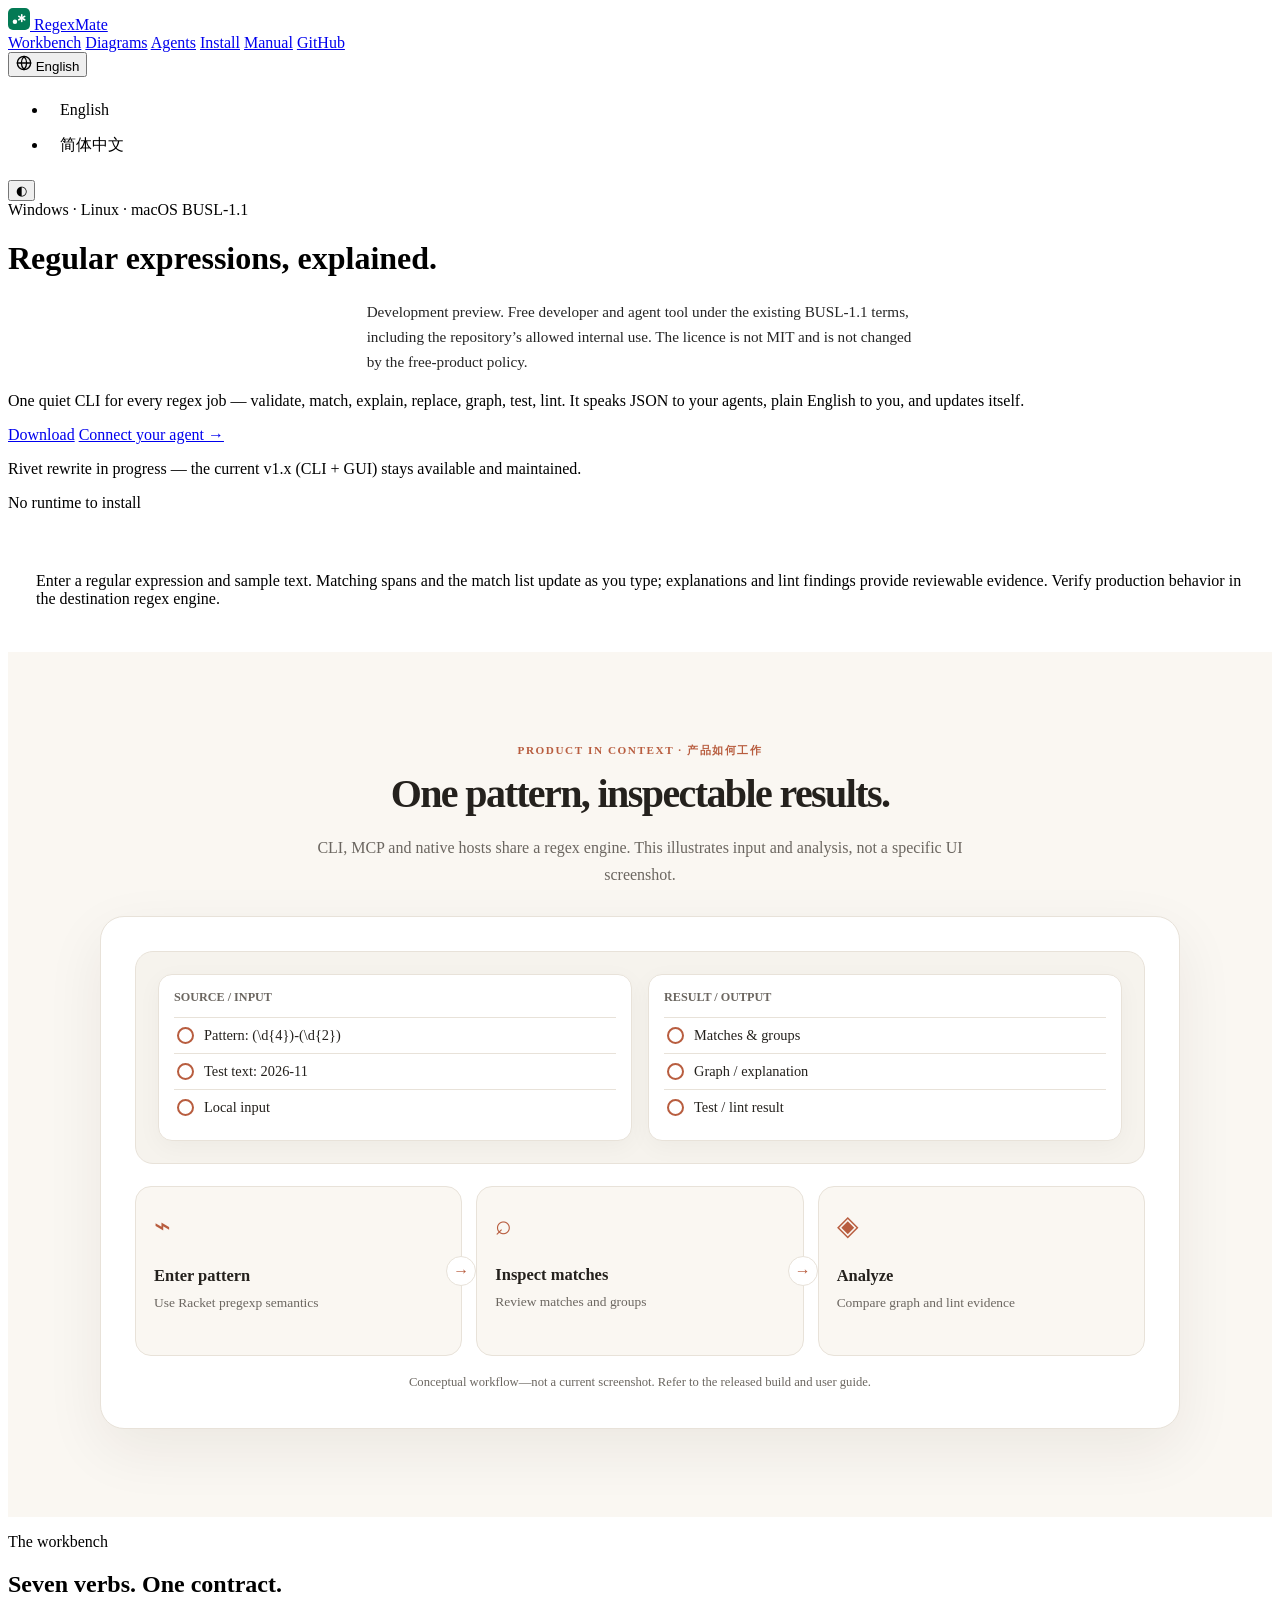
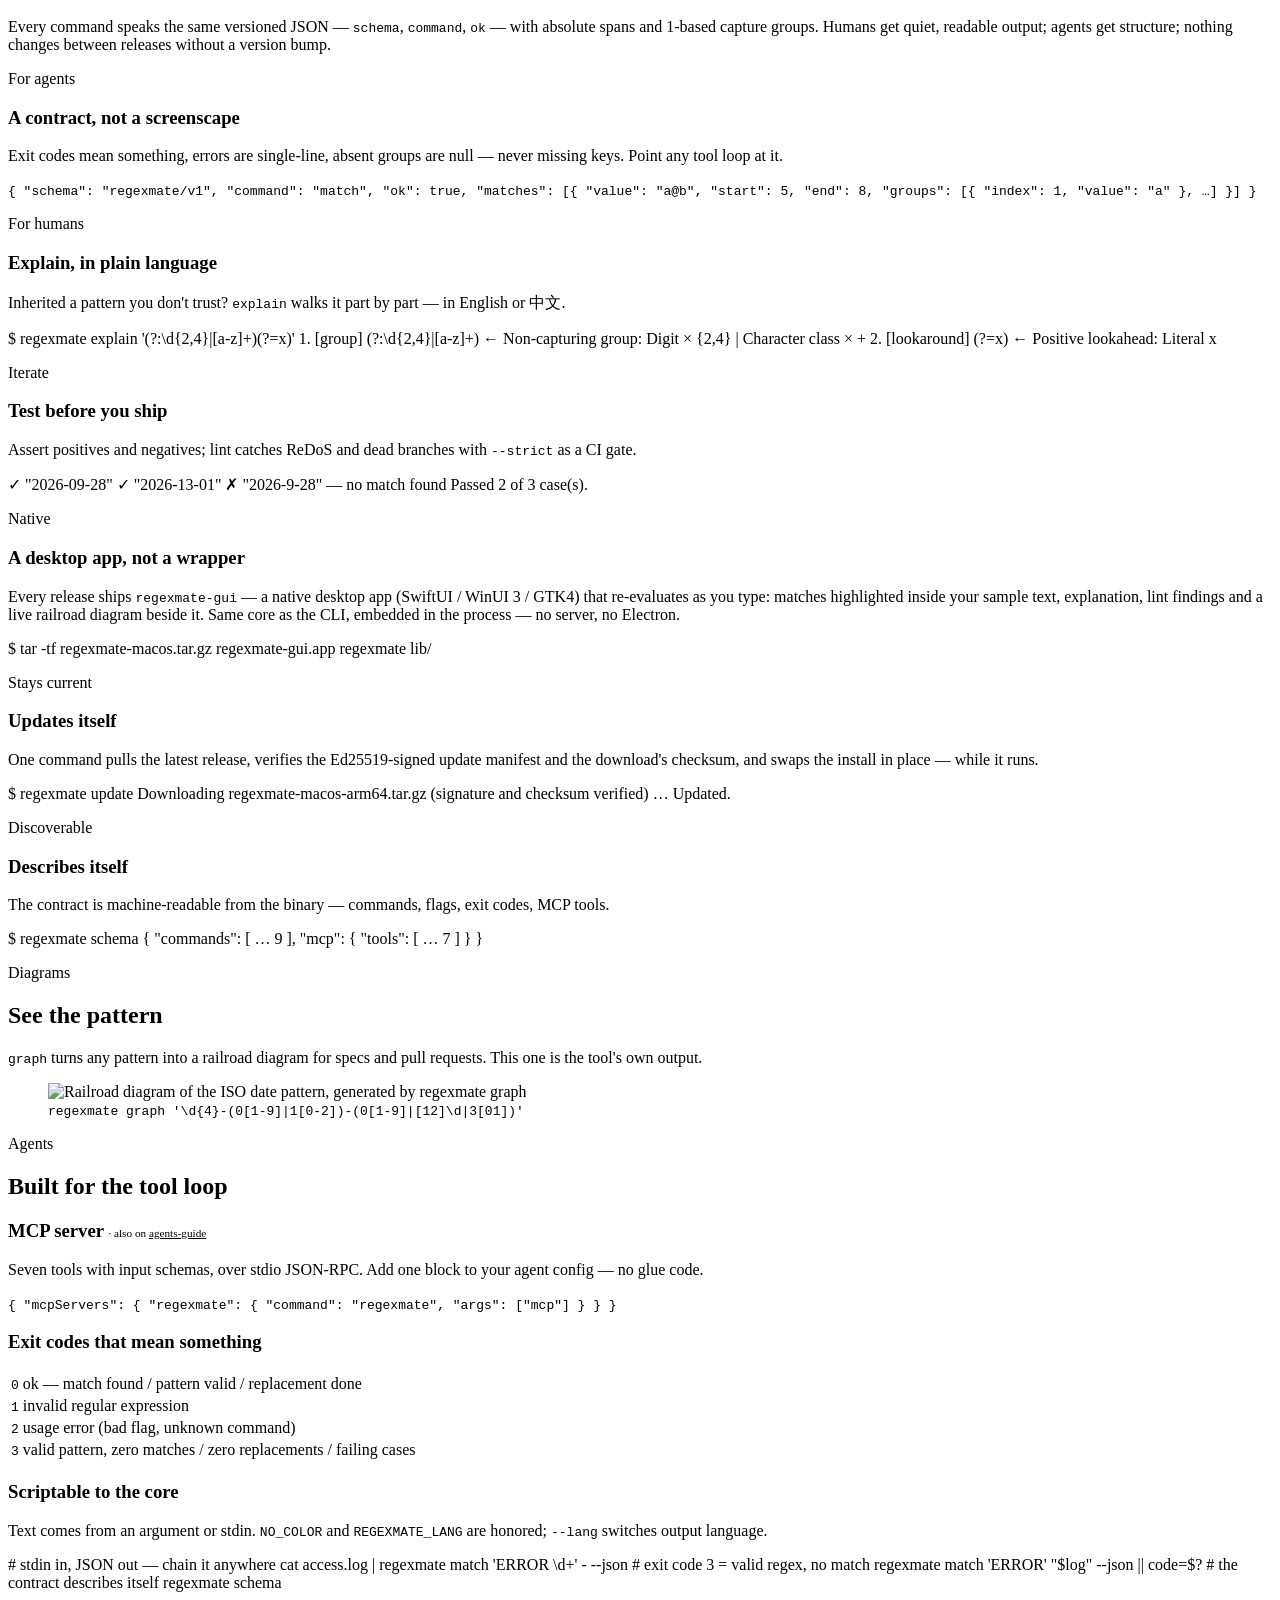
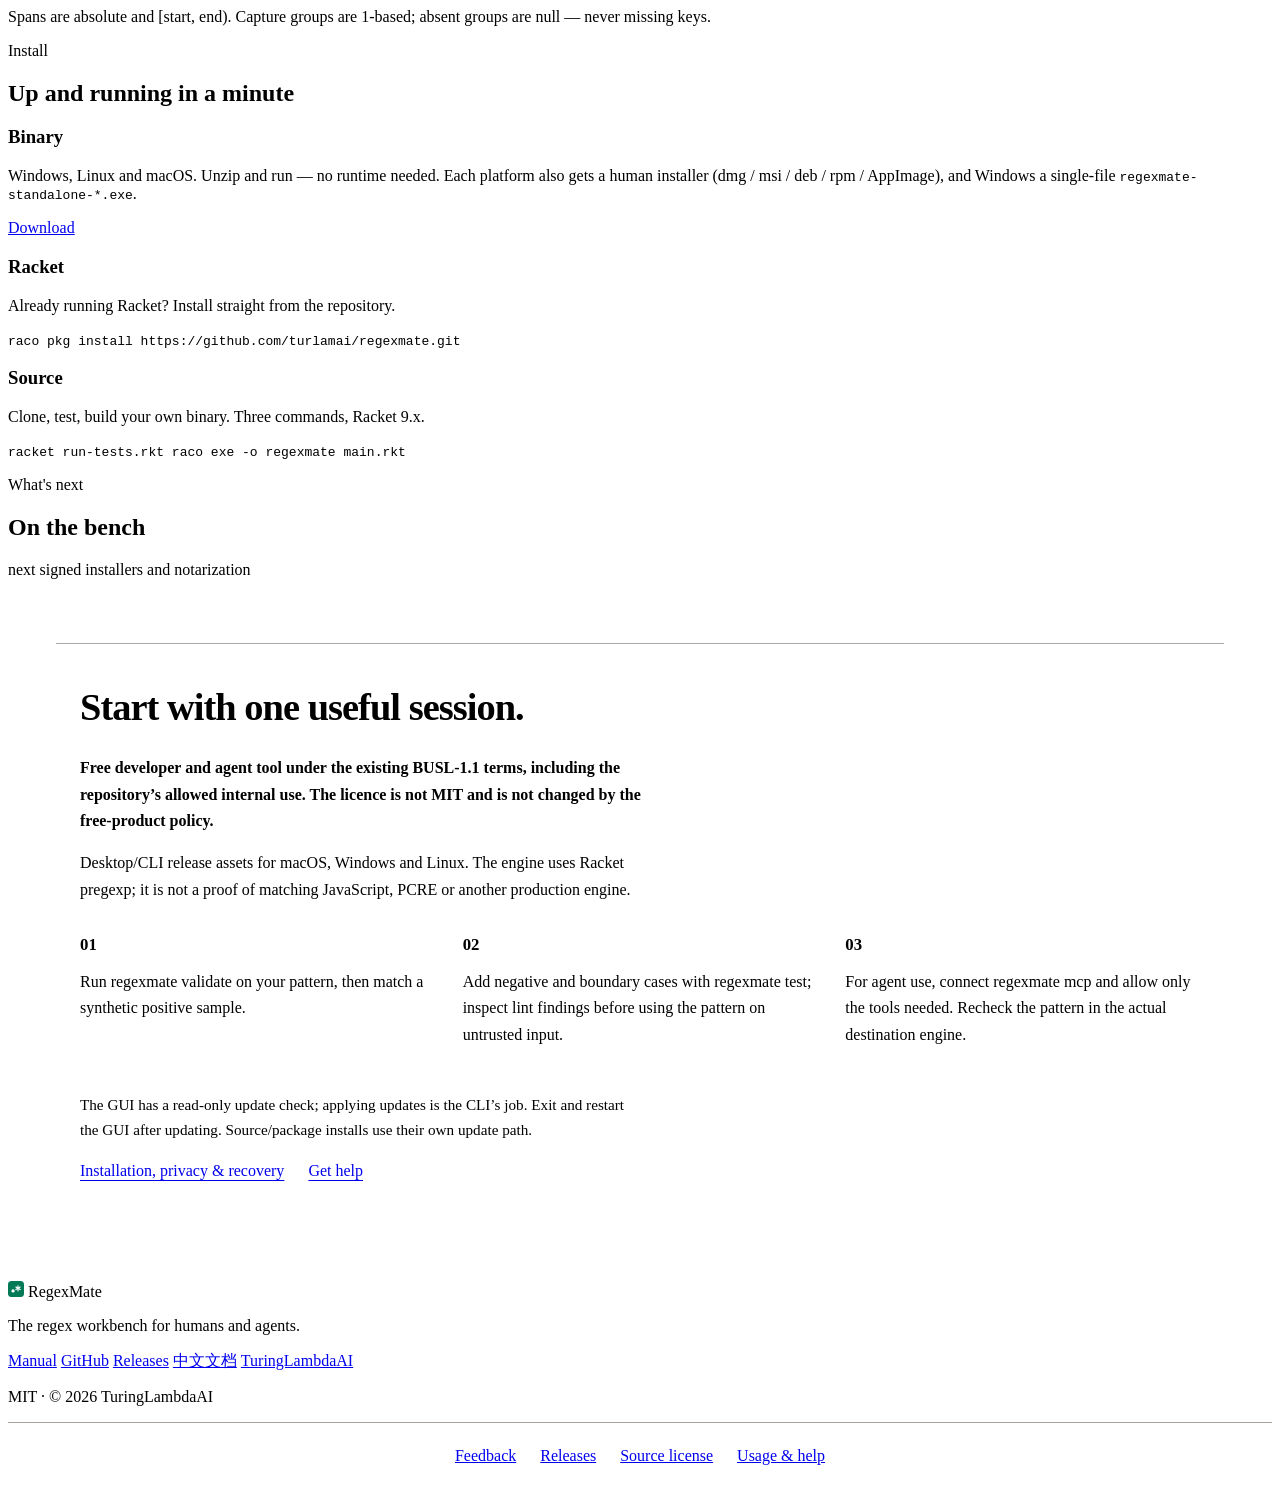
==== commit 996af6df: "docs(site): fix regex example escaping and truthful licence pill" ====
--- a/docs/index.html
+++ b/docs/index.html
@@ -122,7 +122,7 @@
         <div class="container">
             <div class="hero-eyebrow reveal">
                 <span class="pill">Windows · Linux · macOS</span>
-                <span class="pill">MIT</span>
+                <span class="pill">BUSL-1.1</span>
             </div>
             <h1 class="hero-title reveal" data-i18n="hero.title">正则表达式，一眼看懂。</h1>
 <p class="reader-en product-availability" lang="en">Development preview. Free developer and agent tool under the existing BUSL-1.1 terms, including the repository’s allowed internal use. The licence is not MIT and is not changed by the free-product policy.</p><p class="reader-zh product-availability" lang="zh">开发预览。按现行 BUSL-1.1 条款提供的免费开发者与 agent 工具，包含仓库许可的内部使用。许可证不是 MIT，免费定位不改变许可条款。</p>
@@ -147,7 +147,7 @@
                 <p class="reader-zh" lang="zh">输入正则表达式及样本文字，匹配高亮和结果列表应随输入更新；解释与 lint 结果可供核查。投入生产前还应在最终正则引擎中复核。</p>
             </div>
         </div>
-    </header><section class="vs-showcase" id="visual-showcase" aria-label="Product workflow concept"><div class="vs-wrap"><div class="vs-intro"><span class="vs-label">PRODUCT IN CONTEXT · 产品如何工作</span><h2><span class="vs-zh" lang="zh-CN">输入一条正则，看到可核对的结果。</span><span class="vs-en" lang="en">One pattern, inspectable results.</span></h2><p class="vs-lead"><span class="vs-zh" lang="zh-CN">同一核心提供 CLI、MCP 与桌面入口；这里展示输入和分析关系，不是特定 GUI 截图。</span><span class="vs-en" lang="en">CLI, MCP and native hosts share a regex engine. This illustrates input and analysis, not a specific UI screenshot.</span></p></div><div class="vs-frame"><div class="vs-art vs-task-art"><div class="vs-mini-board"><div class="vs-mini-title">SOURCE / INPUT</div><div class="vs-mini-task"><span class="vs-ring" aria-hidden="true"></span><span>Pattern: (\\d{4})-(\\d{2})</span></div><div class="vs-mini-task"><span class="vs-ring" aria-hidden="true"></span><span>Test text: 2026-11</span></div><div class="vs-mini-task"><span class="vs-ring" aria-hidden="true"></span><span>Local input</span></div></div><div class="vs-mini-board"><div class="vs-mini-title">RESULT / OUTPUT</div><div class="vs-mini-task"><span class="vs-ring" aria-hidden="true"></span><span>Matches & groups</span></div><div class="vs-mini-task"><span class="vs-ring" aria-hidden="true"></span><span>Graph / explanation</span></div><div class="vs-mini-task"><span class="vs-ring" aria-hidden="true"></span><span>Test / lint result</span></div></div></div><div class="vs-stage"><div class="vs-step"><span class="vs-glyph" aria-hidden="true">⌁</span><b><span class="vs-zh" lang="zh-CN">描述模式</span><span class="vs-en" lang="en">Enter pattern</span></b><small><span class="vs-zh" lang="zh-CN">使用 Racket pregexp 语义</span><span class="vs-en" lang="en">Use Racket pregexp semantics</span></small></div><div class="vs-step"><span class="vs-glyph" aria-hidden="true">⌕</span><b><span class="vs-zh" lang="zh-CN">匹配检查</span><span class="vs-en" lang="en">Inspect matches</span></b><small><span class="vs-zh" lang="zh-CN">查看匹配和捕获组</span><span class="vs-en" lang="en">Review matches and groups</span></small></div><div class="vs-step"><span class="vs-glyph" aria-hidden="true">◈</span><b><span class="vs-zh" lang="zh-CN">解释测试</span><span class="vs-en" lang="en">Analyze</span></b><small><span class="vs-zh" lang="zh-CN">比较示意图和风险提示</span><span class="vs-en" lang="en">Compare graph and lint evidence</span></small></div></div><p class="vs-caption"><span class="vs-zh" lang="zh-CN">概念工作流程图，非当前产品截图；以实际发布版本和用户手册为准。</span><span class="vs-en" lang="en">Conceptual workflow—not a current screenshot. Refer to the released build and user guide.</span></p></div></div></section>
+    </header><section class="vs-showcase" id="visual-showcase" aria-label="Product workflow concept"><div class="vs-wrap"><div class="vs-intro"><span class="vs-label">PRODUCT IN CONTEXT · 产品如何工作</span><h2><span class="vs-zh" lang="zh-CN">输入一条正则，看到可核对的结果。</span><span class="vs-en" lang="en">One pattern, inspectable results.</span></h2><p class="vs-lead"><span class="vs-zh" lang="zh-CN">同一核心提供 CLI、MCP 与桌面入口；这里展示输入和分析关系，不是特定 GUI 截图。</span><span class="vs-en" lang="en">CLI, MCP and native hosts share a regex engine. This illustrates input and analysis, not a specific UI screenshot.</span></p></div><div class="vs-frame"><div class="vs-art vs-task-art"><div class="vs-mini-board"><div class="vs-mini-title">SOURCE / INPUT</div><div class="vs-mini-task"><span class="vs-ring" aria-hidden="true"></span><span>Pattern: (\d{4})-(\d{2})</span></div><div class="vs-mini-task"><span class="vs-ring" aria-hidden="true"></span><span>Test text: 2026-11</span></div><div class="vs-mini-task"><span class="vs-ring" aria-hidden="true"></span><span>Local input</span></div></div><div class="vs-mini-board"><div class="vs-mini-title">RESULT / OUTPUT</div><div class="vs-mini-task"><span class="vs-ring" aria-hidden="true"></span><span>Matches & groups</span></div><div class="vs-mini-task"><span class="vs-ring" aria-hidden="true"></span><span>Graph / explanation</span></div><div class="vs-mini-task"><span class="vs-ring" aria-hidden="true"></span><span>Test / lint result</span></div></div></div><div class="vs-stage"><div class="vs-step"><span class="vs-glyph" aria-hidden="true">⌁</span><b><span class="vs-zh" lang="zh-CN">描述模式</span><span class="vs-en" lang="en">Enter pattern</span></b><small><span class="vs-zh" lang="zh-CN">使用 Racket pregexp 语义</span><span class="vs-en" lang="en">Use Racket pregexp semantics</span></small></div><div class="vs-step"><span class="vs-glyph" aria-hidden="true">⌕</span><b><span class="vs-zh" lang="zh-CN">匹配检查</span><span class="vs-en" lang="en">Inspect matches</span></b><small><span class="vs-zh" lang="zh-CN">查看匹配和捕获组</span><span class="vs-en" lang="en">Review matches and groups</span></small></div><div class="vs-step"><span class="vs-glyph" aria-hidden="true">◈</span><b><span class="vs-zh" lang="zh-CN">解释测试</span><span class="vs-en" lang="en">Analyze</span></b><small><span class="vs-zh" lang="zh-CN">比较示意图和风险提示</span><span class="vs-en" lang="en">Compare graph and lint evidence</span></small></div></div><p class="vs-caption"><span class="vs-zh" lang="zh-CN">概念工作流程图，非当前产品截图；以实际发布版本和用户手册为准。</span><span class="vs-en" lang="en">Conceptual workflow—not a current screenshot. Refer to the released build and user guide.</span></p></div></div></section>
 
     <!-- Workbench: bento -->
     <section class="section" id="workbench">
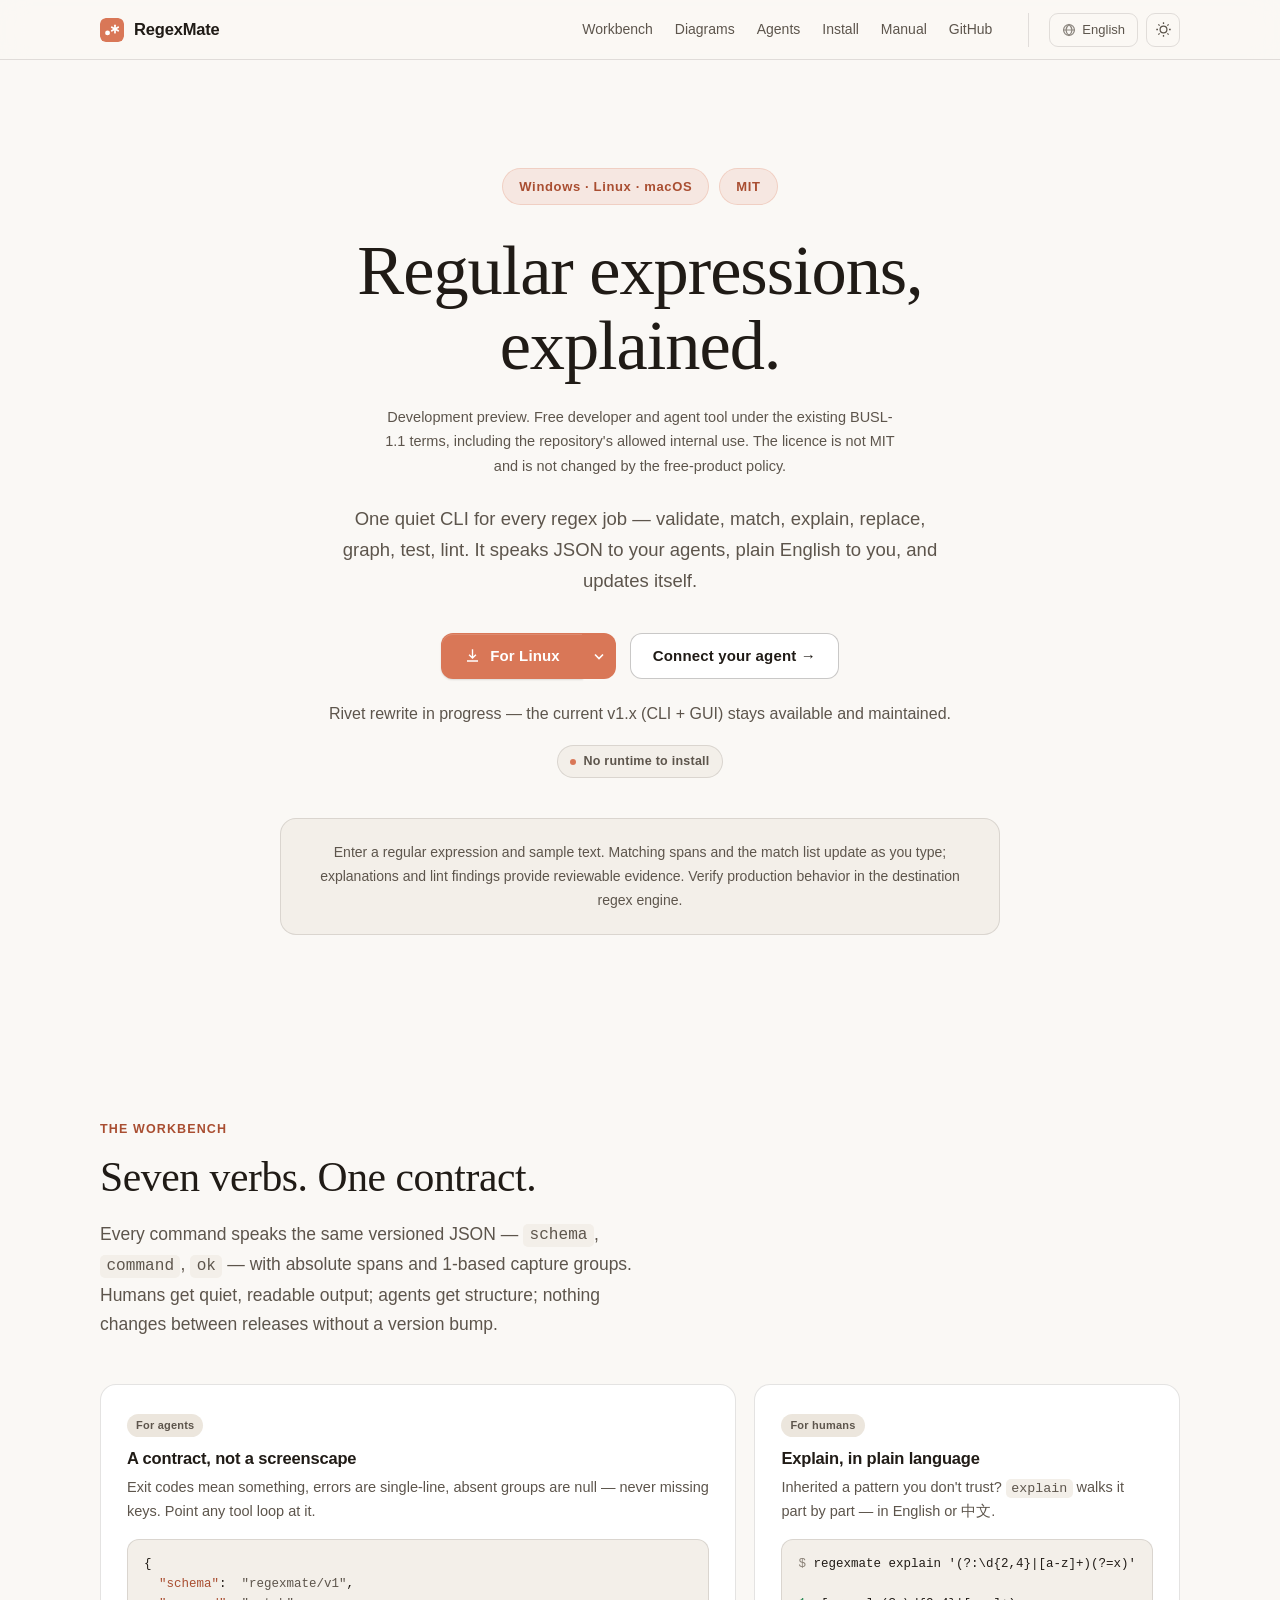
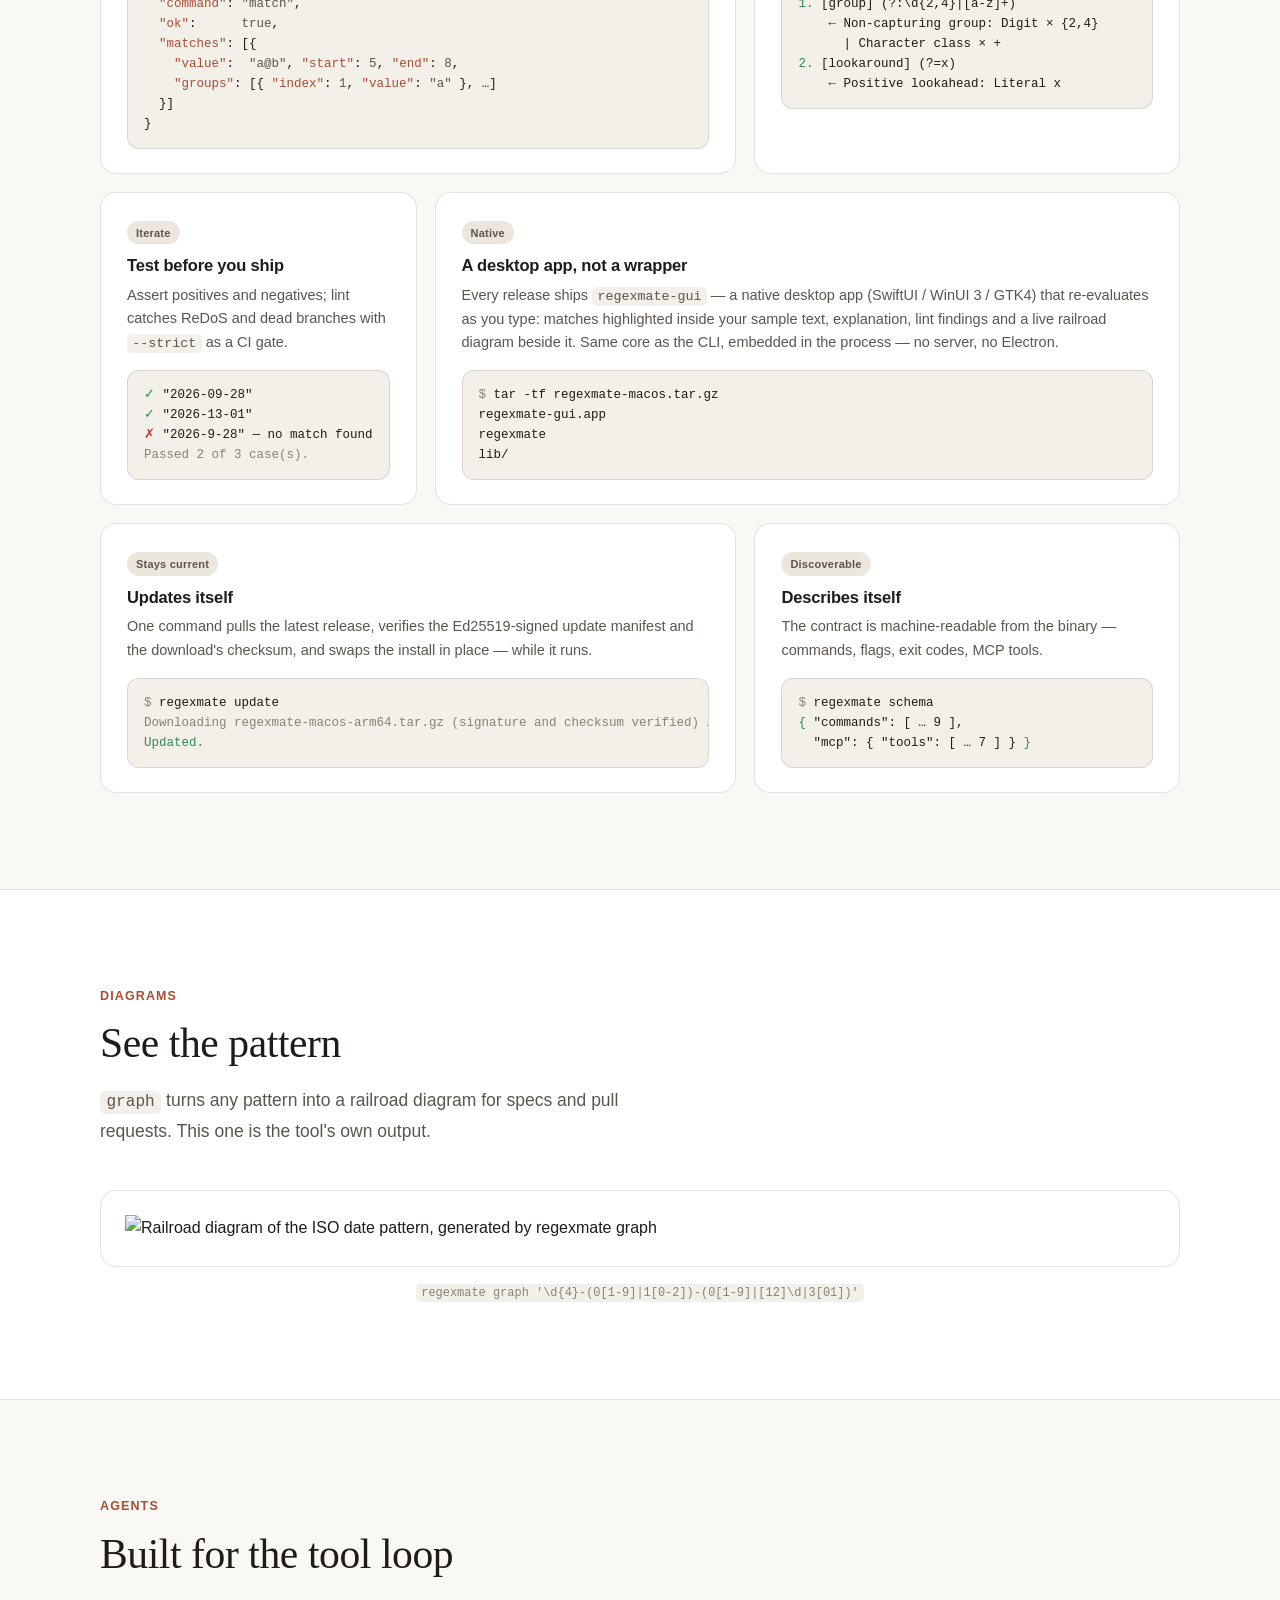
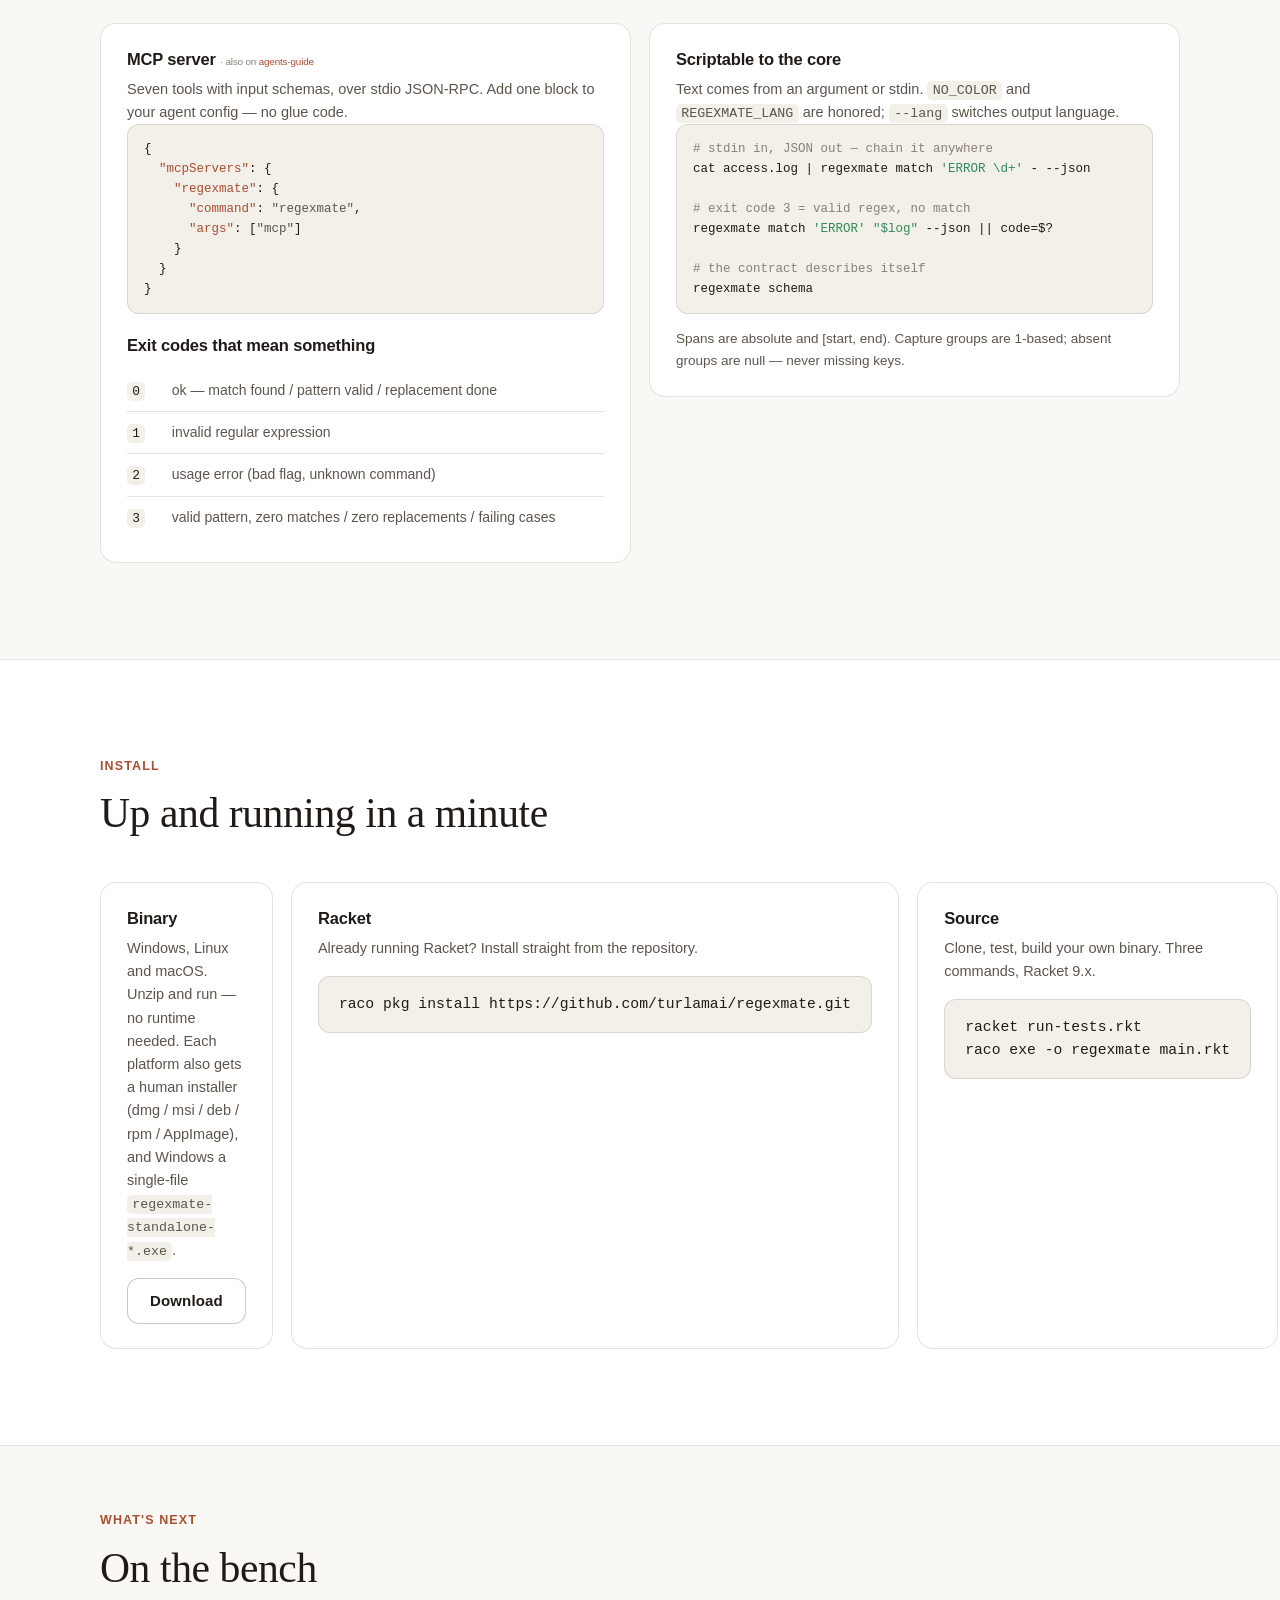
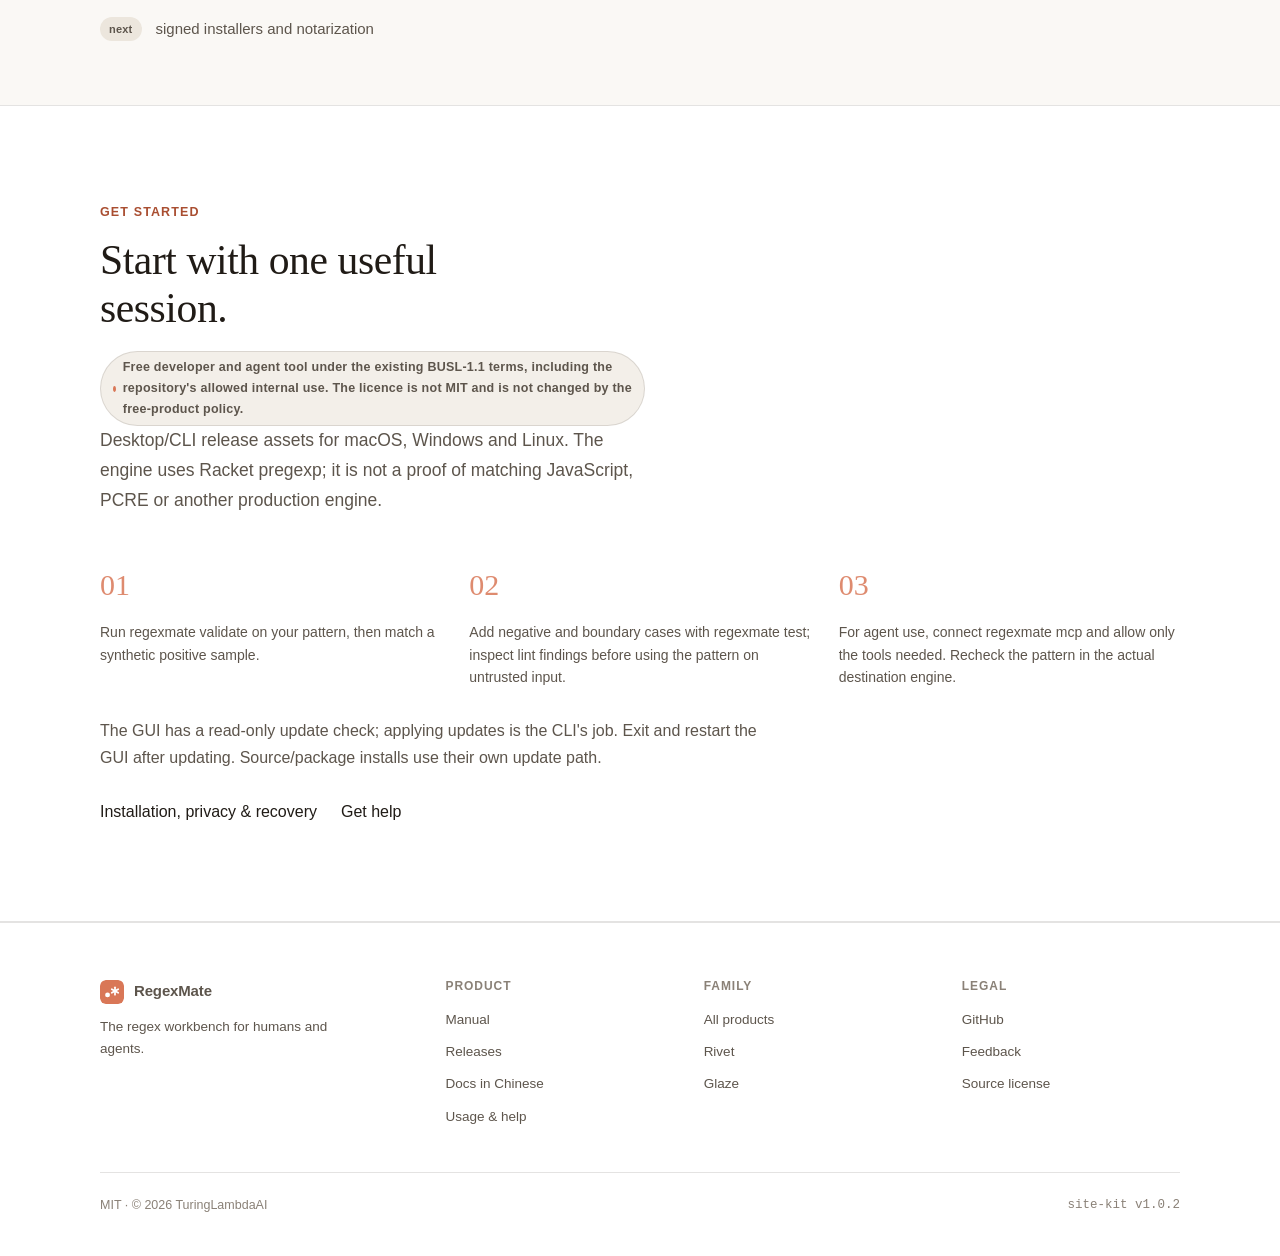
==== commit 1be309ad: "site: rebuild homepage on site-kit v1.0.2 - adopt the family design system (terracotta accent, Newsr" ====
--- a/docs/index.html
+++ b/docs/index.html
@@ -1,174 +1,142 @@
 <!DOCTYPE html>
-<html lang="zh-CN">
+<html lang="zh-CN" data-kit-id="regexmate">
+
 <head>
     <meta charset="UTF-8">
     <meta name="viewport" content="width=device-width, initial-scale=1.0">
     <title>RegexMate — 给人和智能体的正则工作台</title>
     <meta name="description" content="一条 CLI 包办所有正则工作——校验、匹配、解释、替换、绘图、批量测试、风险分析。版本化 JSON 契约、MCP server、在线自更新。Windows / Linux / macOS 免安装二进制。">
-    <meta property="og:title" content="RegexMate — 给人和智能体的正则工作台">
-    <meta property="og:description" content="一条 CLI 包办所有正则工作：校验、匹配、解释、替换、绘图、测试、风险分析。版本化 JSON 契约、原生 MCP server、自更新。">
+    <link rel="canonical" href="https://regexmate.jrtx.site/">
+    <meta name="theme-color" content="#D97757">
     <meta property="og:type" content="website">
-    <meta name="theme-color" media="(prefers-color-scheme: light)" content="#faf7f2">
-    <meta name="theme-color" media="(prefers-color-scheme: dark)" content="#0A0A0B">
+    <meta property="og:site_name" content="RegexMate">
+    <meta property="og:title" content="RegexMate — the regex workbench for humans and agents">
+    <meta property="og:description" content="One CLI for every regex job: validate, match, explain, replace, graph, test, lint. Versioned JSON contract, native MCP server, self-update.">
+    <meta property="og:url" content="https://regexmate.jrtx.site/">
+    <meta name="twitter:card" content="summary">
+    <meta name="twitter:title" content="RegexMate — the regex workbench for humans and agents">
+    <meta name="twitter:description" content="Validate, match, explain, replace, graph, batch-test and lint regular expressions from one CLI. Standalone binaries for Windows, Linux and macOS.">
+
+    <!-- Theme + language pre-paint: no flash before the stylesheet paints.
+         Storage keys are the site's historical keys (regexmate-theme /
+         regexmate-lang-override-v2) so returning visitors keep preferences. -->
     <script>
-      // anti-flash: resolve the theme before the stylesheet applies —
-      // localStorage wins when the user picked manually, else the OS setting
-      (function () {
-        var t = localStorage.getItem('regexmate-theme');
-        if (!t) t = matchMedia('(prefers-color-scheme: dark)').matches ? 'dark' : 'light';
-        document.documentElement.dataset.theme = t;
-      })();
+        (function () {
+            var t;
+            try { t = localStorage.getItem('regexmate-theme'); } catch (e) {}
+            if (t !== 'dark' && t !== 'light') {
+                t = window.matchMedia && matchMedia('(prefers-color-scheme: dark)').matches ? 'dark' : 'light';
+            }
+            document.documentElement.dataset.theme = t;
+            var l;
+            try { l = localStorage.getItem('regexmate-lang-override-v2'); } catch (e) {}
+            if (l !== 'zh' && l !== 'en') {
+                l = (navigator.language || 'zh').toLowerCase().indexOf('zh') === 0 ? 'zh' : 'en';
+            }
+            document.documentElement.lang = l === 'zh' ? 'zh-CN' : 'en';
+        })();
     </script>
-    <link rel="icon" type="image/svg+xml" href="assets/favicon.svg">
-    <link rel="stylesheet" href="styles.css?v=4">
-<script>
-var _hmt = _hmt || [];
-(function() {
-  var hm = document.createElement("script");
-  hm.src = "https://hm.baidu.com/hm.js?8e2445912635226bcba0c400bfb6079d";
-  var s = document.getElementsByTagName("script")[0];
-  s.parentNode.insertBefore(hm, s);
-})();
-</script>
-<style>
-  #product-support { display:flex; flex-wrap:wrap; justify-content:center; gap:12px 24px; padding:24px; font:inherit; border-top:1px solid var(--border, #a8a29e); }
-  #product-support a:focus-visible { outline:2px solid currentColor; outline-offset:4px; }
-  html:lang(en) #product-support .support-zh, html:lang(zh) #product-support .support-en { display:none; }
-</style>
-<style id="product-start-style">
-.product-availability{font-size:.95rem;line-height:1.65;max-width:72ch;margin:18px 0;opacity:.85} .hero .product-availability{margin-left:auto;margin-right:auto}
-.product-start{max-width:1120px;margin:64px auto;padding:32px 24px;border-top:1px solid var(--border,#aaa);font:inherit;line-height:1.65}
-.product-start h2{font-size:clamp(1.7rem,3vw,2.4rem);letter-spacing:-.025em;margin:0 0 16px}.product-start h3{font-size:1.05rem;margin:0 0 10px}.product-start p{margin:0 0 16px;max-width:74ch}.product-start-grid{display:grid;grid-template-columns:repeat(3,minmax(0,1fr));gap:28px;margin:28px 0}.product-start a{text-decoration:underline;text-underline-offset:4px;overflow-wrap:anywhere}.product-start a:focus-visible{outline:2px solid currentColor;outline-offset:5px}.product-start .start-links{display:flex;gap:16px 24px;flex-wrap:wrap}.product-start .start-status{font-weight:600}.product-start .start-limits{font-size:.95em}
-html:lang(en) .reader-zh,html:lang(zh) .reader-en{display:none!important}@media(max-width:700px){.product-start{margin:40px auto;padding:24px 20px}.product-start-grid{grid-template-columns:1fr;gap:18px}}
-</style>
-<style>.lang-menu li.lang-choice{padding:0}.lang-menu .lang-choice button{display:block;width:100%;padding:8px 12px;border:0;background:transparent;color:inherit;font:inherit;text-align:left;cursor:pointer}.lang-menu .lang-choice button:focus-visible{outline:2px solid currentColor;outline-offset:-2px;border-radius:4px}</style>
-<style id="visual-showcase-css">
-/* Visual Showcase: process illustration, intentionally not an app screenshot. */
-.vs-showcase{padding:clamp(48px,7vw,88px) 24px;background:var(--bg,var(--surface,#faf7f2));color:var(--text,var(--ink,#24211d))}
-.vs-showcase *{box-sizing:border-box}
-.vs-showcase .vs-wrap{max-width:1080px;margin:0 auto}
-.vs-showcase .vs-intro{text-align:center;max-width:680px;margin:0 auto 28px}
-.vs-showcase .vs-label{text-transform:uppercase;letter-spacing:.14em;font-size:.7rem;font-weight:700;color:var(--accent,#b85d3f)}
-.vs-showcase h2{font:inherit;font-size:clamp(1.65rem,3.3vw,2.5rem);font-weight:700;line-height:1.2;letter-spacing:-.04em;margin:12px 0}
-.vs-showcase .vs-lead,.vs-showcase .vs-caption{color:var(--text-2,var(--muted,#6b6660));line-height:1.7}
-.vs-showcase .vs-frame{padding:clamp(18px,3vw,34px);border:1px solid var(--border,var(--line,#e8e2d9));background:var(--bg-card,var(--surface,#fff));border-radius:24px;box-shadow:0 20px 60px rgba(36,29,18,.07);overflow:hidden}
-.vs-showcase .vs-stage{display:grid;grid-template-columns:repeat(3,minmax(0,1fr));gap:14px}
-.vs-showcase .vs-step{position:relative;min-height:170px;padding:22px 18px;border-radius:16px;background:var(--bg,var(--surface,#faf7f2));border:1px solid var(--border,var(--line,#e8e2d9))}
-.vs-showcase .vs-step:not(:last-child):after{content:"→";position:absolute;z-index:1;right:-15px;top:50%;transform:translateY(-50%);width:28px;height:28px;display:grid;place-items:center;border-radius:50%;background:var(--bg-card,var(--surface,#fff));color:var(--accent,#b85d3f);border:1px solid var(--border,var(--line,#e8e2d9))}
-.vs-showcase .vs-glyph{font-size:1.75rem;display:block;margin-bottom:24px;color:var(--accent,#b85d3f)}
-.vs-showcase .vs-step b{display:block;font-size:1.03rem;margin-bottom:7px}
-.vs-showcase .vs-step small{display:block;color:var(--text-2,var(--muted,#6b6660));font-size:.84rem;line-height:1.5}
-.vs-showcase .vs-caption{font-size:.79rem;text-align:center;margin:16px 0 0}
-.vs-showcase .vs-art{margin-bottom:22px;background:var(--bg,var(--surface,#f6f3ed));border:1px solid var(--border,var(--line,#e8e2d9));border-radius:18px;padding:22px;overflow:hidden;min-height:185px}
-.vs-showcase .vs-task-art{display:grid;grid-template-columns:1fr 1fr;gap:16px;align-items:start}
-.vs-showcase .vs-mini-board{background:var(--bg-card,var(--surface,#fff));border-radius:14px;border:1px solid var(--border,var(--line,#e8e2d9));padding:15px;box-shadow:0 6px 24px rgba(10,10,10,.04)}
-.vs-showcase .vs-mini-title{font-size:.76rem;color:var(--text-2,var(--muted,#6b6660));font-weight:700;margin-bottom:12px}
-.vs-showcase .vs-mini-task{display:flex;align-items:center;gap:10px;padding:9px 3px;border-top:1px solid var(--border,var(--line,#e8e2d9));font-size:.9rem}
-.vs-showcase .vs-ring{flex:none;height:17px;width:17px;border:2px solid var(--accent,#b85d3f);border-radius:50%}
-.vs-showcase .vs-ring.done{background:var(--accent,#b85d3f);position:relative}.vs-showcase .vs-ring.done:after{content:"✓";color:#fff;font-size:12px;position:absolute;left:2px;top:-3px}
-.vs-showcase .vs-mini-tag{margin-left:auto;color:var(--accent,#b85d3f);background:var(--accent-soft,#f7e5dd);font-size:.7rem;padding:3px 6px;border-radius:6px}
-.vs-showcase .vs-reader-art{display:grid;grid-template-columns:1.5fr 1fr;gap:18px}
-.vs-showcase .vs-paper,.vs-showcase .vs-annotation{border-radius:14px;background:var(--bg-card,var(--surface,#fff));border:1px solid var(--border,var(--line,#e8e2d9));padding:18px}
-.vs-showcase .vs-paper-title{font-size:.75rem;letter-spacing:.1em;color:var(--text-2,var(--muted,#6b6660));margin-bottom:22px}
-.vs-showcase .vs-line{height:9px;background:var(--border,var(--line,#e8e2d9));border-radius:8px;margin:12px 0;max-width:100%}
-.vs-showcase .vs-line.short{width:57%}.vs-showcase .vs-line.mid{width:82%}
-.vs-showcase .vs-highlight{height:15px;border-radius:3px;width:72%;background:color-mix(in srgb,var(--accent,#d97757) 32%,transparent)}
-.vs-showcase .vs-note-label{font-size:.72rem;letter-spacing:.09em;color:var(--accent,#b85d3f);font-weight:800}
-.vs-showcase .vs-note-body{font-size:.93rem;line-height:1.7;margin:18px 0}
-.vs-showcase .vs-note-foot{font-size:.75rem;color:var(--text-2,var(--muted,#6b6660))}
-html:lang(en) .vs-zh,html:lang(zh) .vs-en{display:none!important}
-@media(max-width:700px){.vs-showcase .vs-stage{grid-template-columns:1fr}.vs-showcase .vs-step{min-height:120px}.vs-showcase .vs-step:not(:last-child):after{right:calc(50% - 14px);top:auto;bottom:-15px;transform:rotate(90deg)}.vs-showcase .vs-glyph{margin-bottom:12px}.vs-showcase .vs-reader-art{grid-template-columns:1fr 1fr}.vs-showcase .vs-art{padding:14px}}
-@media(prefers-reduced-motion:reduce){.vs-showcase *, .vs-showcase *:before,.vs-showcase *:after{animation:none!important;transition:none!important}}
-</style></head>
+
+    <link rel="icon" type="image/svg+xml" href="data:image/svg+xml,%3Csvg xmlns='http://www.w3.org/2000/svg' viewBox='0 0 512 512'%3E%3Crect width='512' height='512' rx='115' fill='%23D97757'/%3E%3Ccircle cx='161' cy='318' r='52' fill='%23FFFFFF'/%3E%3Cg stroke='%23FFFFFF' stroke-width='37' stroke-linecap='round' fill='none'%3E%3Cline x1='320' y1='156' x2='320' y2='314'/%3E%3Cline x1='251.6' y1='195.5' x2='388.4' y2='274.5'/%3E%3Cline x1='388.4' y1='195.5' x2='251.6' y2='274.5'/%3E%3C/g%3E%3C/svg%3E">
+    <link rel="stylesheet" href="family.css">
+    <link rel="stylesheet" href="site.css">
+    <link rel="preload" href="fonts/newsreader-latin-var.woff2" as="font" type="font/woff2" crossorigin>
+    <link rel="preload" href="fonts/inter-latin-var.woff2" as="font" type="font/woff2" crossorigin>
+    <script src="family.js" defer></script>
+</head>
+
 <body>
-
-    <!-- Nav -->
-    <nav class="nav">
-        <div class="nav-inner">
-            <a class="brand" href="#">
-                <svg width="22" height="22" viewBox="0 0 512 512" fill="none" aria-hidden="true">
-                    <rect width="512" height="512" rx="115" fill="#037A55"/>
+    <header class="kit-nav">
+        <div class="kit-container kit-nav-inner">
+            <a class="kit-brand" href="/">
+                <svg class="kit-brand-mark" viewBox="0 0 512 512" fill="none" aria-hidden="true">
+                    <rect width="512" height="512" rx="115" fill="#D97757"/>
                     <circle cx="161" cy="318" r="52" fill="#FFFFFF"/>
-                    <line x1="320" y1="156" x2="320" y2="314" stroke="#FFFFFF" stroke-width="37" stroke-linecap="round"/>
-                    <line x1="251.6" y1="195.5" x2="388.4" y2="274.5" stroke="#FFFFFF" stroke-width="37" stroke-linecap="round"/>
-                    <line x1="388.4" y1="195.5" x2="251.6" y2="274.5" stroke="#FFFFFF" stroke-width="37" stroke-linecap="round"/>
+                    <g stroke="#FFFFFF" stroke-width="37" stroke-linecap="round" fill="none">
+                        <line x1="320" y1="156" x2="320" y2="314"/>
+                        <line x1="251.6" y1="195.5" x2="388.4" y2="274.5"/>
+                        <line x1="388.4" y1="195.5" x2="251.6" y2="274.5"/>
+                    </g>
                 </svg>
-                RegexMate
+                <span>RegexMate</span>
             </a>
-            <div class="nav-links">
+            <nav class="kit-nav-links">
                 <a href="#workbench" data-i18n="nav.workbench">工作台</a>
                 <a href="#diagrams" data-i18n="nav.diagrams">图解</a>
                 <a href="#agents" data-i18n="nav.agents">智能体</a>
                 <a href="#install" data-i18n="nav.install">安装</a>
                 <a href="guide.html" data-i18n="nav.manual">手册</a>
-                <a href="https://github.com/turlamai/regexmate" class="nav-github">GitHub</a>
-                <div class="lang-dropdown-wrapper">
-                    <button class="lang-btn" type="button" onclick="void 0" aria-label="Switch language">
-                        <svg width="16" height="16" viewBox="0 0 24 24" fill="none" stroke="currentColor" stroke-width="2" stroke-linecap="round" stroke-linejoin="round"><circle cx="12" cy="12" r="10"></circle><line x1="2" y1="12" x2="22" y2="12"></line><path d="M12 2a15.3 15.3 0 0 1 4 10 15.3 15.3 0 0 1-4 10 15.3 15.3 0 0 1-4-10 15.3 15.3 0 0 1 4-10z"></path></svg>
-                        <span id="current-lang-label">English</span>
+                <a href="https://github.com/turlamai/regexmate" data-i18n="nav.github">GitHub</a>
+            </nav>
+            <div class="kit-nav-actions">
+                <div class="kit-lang">
+                    <button class="kit-lang-btn" type="button" aria-haspopup="true" aria-expanded="false">
+                        <svg viewBox="0 0 16 16" fill="none" stroke="currentColor" stroke-width="1.4" aria-hidden="true"><circle cx="8" cy="8" r="6.2"/><path d="M1.8 8h12.4M8 1.8c-4.6 4-4.6 8.4 0 12.4 4.6-4 4.6-8.4 0-12.4z"/></svg>
+                        <span class="kit-lang-current">简体中文</span>
                     </button>
-                    <ul class="lang-menu">
-                        <li class="lang-choice"><button type="button" onclick="setLanguage('en')">English</button></li>
-                        <li class="lang-choice"><button type="button" onclick="setLanguage('zh')">简体中文</button></li>
+                    <ul class="kit-lang-menu">
+                        <li><button type="button" data-kit-lang="zh">简体中文</button></li>
+                        <li><button type="button" data-kit-lang="en">English</button></li>
                     </ul>
                 </div>
-                <button class="theme-btn" id="theme-btn" type="button" aria-label="Toggle theme">◐</button>
+                <button class="kit-icon-btn kit-theme-toggle" type="button" aria-pressed="false" aria-label="Theme">
+                    <svg class="kit-icon-sun" viewBox="0 0 20 20" fill="none" stroke="currentColor" stroke-width="1.5" aria-hidden="true"><circle cx="10" cy="10" r="4"/><path d="M10 1.5v2M10 16.5v2M1.5 10h2M16.5 10h2M4 4l1.4 1.4M14.6 14.6L16 16M16 4l-1.4 1.4M5.4 14.6L4 16"/></svg>
+                    <svg class="kit-icon-moon" viewBox="0 0 20 20" fill="none" stroke="currentColor" stroke-width="1.5" aria-hidden="true"><path d="M16.5 12.2A7 7 0 0 1 7.8 3.5a7 7 0 1 0 8.7 8.7z"/></svg>
+                </button>
             </div>
         </div>
-    </nav>
-
-    <!-- Hero -->
-    <header class="hero">
-        <div class="container">
-            <div class="hero-eyebrow reveal">
-                <span class="pill">Windows · Linux · macOS</span>
-                <span class="pill">BUSL-1.1</span>
-            </div>
-            <h1 class="hero-title reveal" data-i18n="hero.title">正则表达式，一眼看懂。</h1>
-<p class="reader-en product-availability" lang="en">Development preview. Free developer and agent tool under the existing BUSL-1.1 terms, including the repository’s allowed internal use. The licence is not MIT and is not changed by the free-product policy.</p><p class="reader-zh product-availability" lang="zh">开发预览。按现行 BUSL-1.1 条款提供的免费开发者与 agent 工具，包含仓库许可的内部使用。许可证不是 MIT，免费定位不改变许可条款。</p>
-            <p class="hero-sub reveal" data-i18n="hero.sub">
-                一条安静的 CLI 包办所有正则工作——校验、匹配、解释、替换、绘图、测试、风险分析。对 agent 说 JSON，对你说人话，还会自己更新。
-            </p>
-            <div class="hero-cta reveal">
-                <a class="btn btn-primary" href="https://github.com/turlamai/regexmate/releases" data-i18n="hero.download">下载</a>
-                <a class="btn btn-quiet" href="#agents" data-i18n="hero.agents">接入你的智能体 →</a>
-            </div>
-            <p class="hero-note reveal" data-i18n="hero.note.rewrite">
-                Rivet 重构进行中——当前 v1.x（CLI + GUI）继续可用、照常维护。
-            </p>
-            <p class="hero-note reveal" data-i18n="hero.note.runtime">
-                免装运行时
-            </p>
-        </div>
-        <div class="hero-visual reveal">
-            <div class="hero-glow" aria-hidden="true"></div>
-            <div class="shot-frame" style="padding:28px;">
-                <p class="reader-en" lang="en">Enter a regular expression and sample text. Matching spans and the match list update as you type; explanations and lint findings provide reviewable evidence. Verify production behavior in the destination regex engine.</p>
-                <p class="reader-zh" lang="zh">输入正则表达式及样本文字，匹配高亮和结果列表应随输入更新；解释与 lint 结果可供核查。投入生产前还应在最终正则引擎中复核。</p>
-            </div>
-        </div>
-    </header><section class="vs-showcase" id="visual-showcase" aria-label="Product workflow concept"><div class="vs-wrap"><div class="vs-intro"><span class="vs-label">PRODUCT IN CONTEXT · 产品如何工作</span><h2><span class="vs-zh" lang="zh-CN">输入一条正则，看到可核对的结果。</span><span class="vs-en" lang="en">One pattern, inspectable results.</span></h2><p class="vs-lead"><span class="vs-zh" lang="zh-CN">同一核心提供 CLI、MCP 与桌面入口；这里展示输入和分析关系，不是特定 GUI 截图。</span><span class="vs-en" lang="en">CLI, MCP and native hosts share a regex engine. This illustrates input and analysis, not a specific UI screenshot.</span></p></div><div class="vs-frame"><div class="vs-art vs-task-art"><div class="vs-mini-board"><div class="vs-mini-title">SOURCE / INPUT</div><div class="vs-mini-task"><span class="vs-ring" aria-hidden="true"></span><span>Pattern: (\d{4})-(\d{2})</span></div><div class="vs-mini-task"><span class="vs-ring" aria-hidden="true"></span><span>Test text: 2026-11</span></div><div class="vs-mini-task"><span class="vs-ring" aria-hidden="true"></span><span>Local input</span></div></div><div class="vs-mini-board"><div class="vs-mini-title">RESULT / OUTPUT</div><div class="vs-mini-task"><span class="vs-ring" aria-hidden="true"></span><span>Matches & groups</span></div><div class="vs-mini-task"><span class="vs-ring" aria-hidden="true"></span><span>Graph / explanation</span></div><div class="vs-mini-task"><span class="vs-ring" aria-hidden="true"></span><span>Test / lint result</span></div></div></div><div class="vs-stage"><div class="vs-step"><span class="vs-glyph" aria-hidden="true">⌁</span><b><span class="vs-zh" lang="zh-CN">描述模式</span><span class="vs-en" lang="en">Enter pattern</span></b><small><span class="vs-zh" lang="zh-CN">使用 Racket pregexp 语义</span><span class="vs-en" lang="en">Use Racket pregexp semantics</span></small></div><div class="vs-step"><span class="vs-glyph" aria-hidden="true">⌕</span><b><span class="vs-zh" lang="zh-CN">匹配检查</span><span class="vs-en" lang="en">Inspect matches</span></b><small><span class="vs-zh" lang="zh-CN">查看匹配和捕获组</span><span class="vs-en" lang="en">Review matches and groups</span></small></div><div class="vs-step"><span class="vs-glyph" aria-hidden="true">◈</span><b><span class="vs-zh" lang="zh-CN">解释测试</span><span class="vs-en" lang="en">Analyze</span></b><small><span class="vs-zh" lang="zh-CN">比较示意图和风险提示</span><span class="vs-en" lang="en">Compare graph and lint evidence</span></small></div></div><p class="vs-caption"><span class="vs-zh" lang="zh-CN">概念工作流程图，非当前产品截图；以实际发布版本和用户手册为准。</span><span class="vs-en" lang="en">Conceptual workflow—not a current screenshot. Refer to the released build and user guide.</span></p></div></div></section>
-
-    <!-- Workbench: bento -->
-    <section class="section" id="workbench">
-        <div class="container">
-            <div class="reveal">
-                <p class="section-eyebrow" data-i18n="wb.eyebrow">工作台</p>
-                <h2 class="section-title" data-i18n="wb.title">七个动词，一套契约。</h2>
-                <p class="section-lede" data-i18n="wb.lede">
-                    所有命令共用同一套版本化 JSON——<code>schema</code>、<code>command</code>、<code>ok</code>——绝对区间、从 1 计数的捕获组。人类得到安静的输出，agent 得到结构，版本变更绝不悄悄破坏契约。
-                </p>
-            </div>
-
-            <div class="bento">
-                <div class="cell cell--wide reveal">
-                    <p class="cell-tag" data-i18n="wb.contract.tag">为智能体</p>
-                    <h3 data-i18n="wb.contract.title">是契约，不是屏幕刮取</h3>
-                    <p data-i18n="wb.contract.body">
-                        退出码有语义、错误保持单行、缺席组是 null 而非缺键。任何工具循环直接接入。
-                    </p>
-                    <div class="cell-visual">
-<div class="snippet"><code>{
+    </header>
+
+    <main>
+        <!-- Hero -->
+        <section class="kit-hero">
+            <div class="kit-container">
+                <div class="rx-pills">
+                    <span class="kit-eyebrow">Windows · Linux · macOS</span>
+                    <span class="kit-eyebrow">MIT</span>
+                </div>
+                <h1 data-i18n="hero.title">正则表达式，一眼看懂。</h1>
+                <p class="kit-text-2 rx-availability" data-i18n="hero.availability">开发预览。按现行 BUSL-1.1 条款提供的免费开发者与 agent 工具，包含仓库许可的内部使用。许可证不是 MIT，免费定位不改变许可条款。</p>
+                <p class="kit-lead" data-i18n="hero.sub">一条安静的 CLI 包办所有正则工作——校验、匹配、解释、替换、绘图、测试、风险分析。对 agent 说 JSON，对你说人话，还会自己更新。</p>
+                <div class="kit-btn-row">
+                    <div class="kit-dl">
+                        <a class="kit-btn kit-btn--primary" data-kit-dl-primary href="https://github.com/turlamai/regexmate/releases/latest">
+                            <svg viewBox="0 0 20 20" fill="none" stroke="currentColor" stroke-width="1.6" aria-hidden="true"><path d="M10 2.5v10M6 9l4 4 4-4M3.5 16.5h13"/></svg>
+                            <span class="kit-dl-label" data-i18n="dl.generic">获取 RegexMate</span>
+                        </a>
+                        <button class="kit-dl-caret" type="button" aria-haspopup="true" aria-expanded="false" aria-label="All platforms">
+                            <svg viewBox="0 0 14 14" fill="none" stroke="currentColor" stroke-width="1.6" aria-hidden="true"><path d="M3 5.5L7 9.5l4-4"/></svg>
+                        </button>
+                        <ul class="kit-dl-menu">
+                            <li><a href="https://github.com/turlamai/regexmate/releases/latest" data-kit-dl="mac"><span class="kit-dl-os" data-i18n="dl.mac">macOS 版</span><span class="kit-dl-kind">.dmg / .tar.gz</span></a></li>
+                            <li><a href="https://github.com/turlamai/regexmate/releases/latest" data-kit-dl="win"><span class="kit-dl-os" data-i18n="dl.win">Windows 版</span><span class="kit-dl-kind">.msi / .zip</span></a></li>
+                            <li><a href="https://github.com/turlamai/regexmate/releases/latest" data-kit-dl="linux"><span class="kit-dl-os" data-i18n="dl.linux">Linux 版</span><span class="kit-dl-kind">.tar.gz / .AppImage</span></a></li>
+                            <li class="kit-dl-note kit-hidden" data-kit-dl-note data-i18n="dl.note">当前平台请前往 Releases 页面选取对应安装包。</li>
+                        </ul>
+                    </div>
+                    <a class="kit-btn kit-btn--secondary" href="#agents" data-i18n="hero.agents">接入你的智能体 →</a>
+                </div>
+                <p class="kit-text-2" style="margin-top: 22px;" data-i18n="hero.note.rewrite">Rivet 重构进行中——当前 v1.x（CLI + GUI）继续可用、照常维护。</p>
+                <p class="kit-hero-meta"><span class="kit-badge" data-i18n="hero.note.runtime">免装运行时</span></p>
+                <div class="rx-shot-frame">
+                    <p data-i18n="hero.shot">输入正则表达式及样本文字，匹配高亮和结果列表应随输入更新；解释与 lint 结果可供核查。投入生产前还应在最终正则引擎中复核。</p>
+                </div>
+            </div>
+        </section>
+
+        <!-- Workbench: bento -->
+        <section class="kit-section" id="workbench">
+            <div class="kit-container">
+                <span class="kit-kicker" data-i18n="wb.eyebrow">工作台</span>
+                <h2 class="kit-h2" data-i18n="wb.title">七个动词，一套契约。</h2>
+                <p class="kit-lead"><span data-i18n="wb.lede-a">所有命令共用同一套版本化 JSON——</span><code>schema</code><span data-i18n="wb.lede-b">、</span><code>command</code><span data-i18n="wb.lede-c">、</span><code>ok</code><span data-i18n="wb.lede-d">——绝对区间、从 1 计数的捕获组。人类得到安静的输出，agent 得到结构，版本变更绝不悄悄破坏契约。</span></p>
+                <div class="kit-grid kit-grid--3" style="margin-top: 44px;">
+                    <div class="kit-card rx-wide">
+                        <span class="kit-chip" data-i18n="wb.contract.tag">为智能体</span>
+                        <h3 data-i18n="wb.contract.title">是契约，不是屏幕刮取</h3>
+                        <p data-i18n="wb.contract.body">退出码有语义、错误保持单行、缺席组是 null 而非缺键。任何工具循环直接接入。</p>
+                        <div class="rx-visual">
+<div class="rx-snippet"><code>{
   <span class="k">"schema"</span>:  <span class="v">"regexmate/v1"</span>,
   <span class="k">"command"</span>: <span class="v">"match"</span>,
   <span class="k">"ok"</span>:      <span class="v">true</span>,
@@ -177,114 +145,96 @@
     <span class="k">"groups"</span>: [{ <span class="k">"index"</span>: <span class="v">1</span>, <span class="k">"value"</span>: <span class="v">"a"</span> }, …]
   }]
 }</code></div>
-                    </div>
-                </div>
-
-                <div class="cell reveal">
-                    <p class="cell-tag" data-i18n="wb.explain.tag">为人类</p>
-                    <h3 data-i18n="wb.explain.title">人话解释</h3>
-                    <p data-i18n="wb.explain.body">
-                        接手一个不敢信的正则？<code>explain</code> 逐段讲清楚——英文或中文。
-                    </p>
-                    <div class="cell-visual">
-<div class="out"><span class="dim">$</span> regexmate explain '(?:\d{2,4}|[a-z]+)(?=x)'
+                        </div>
+                    </div>
+
+                    <div class="kit-card">
+                        <span class="kit-chip" data-i18n="wb.explain.tag">为人类</span>
+                        <h3 data-i18n="wb.explain.title">人话解释</h3>
+                        <p><span data-i18n="wb.explain.body-a">接手一个不敢信的正则？</span><code>explain</code><span data-i18n="wb.explain.body-b"> 逐段讲清楚——英文或中文。</span></p>
+                        <div class="rx-visual">
+<div class="rx-out"><span class="dim">$</span> regexmate explain '(?:\d{2,4}|[a-z]+)(?=x)'
 
 <span class="ok">1.</span> [group] (?:\d{2,4}|[a-z]+)
     ← Non-capturing group: Digit × {2,4}
       | Character class × +
 <span class="ok">2.</span> [lookaround] (?=x)
     ← Positive lookahead: Literal x</div>
-                    </div>
-                </div>
-
-                <div class="cell reveal">
-                    <p class="cell-tag" data-i18n="wb.test.tag">迭代</p>
-                    <h3 data-i18n="wb.test.title">上线前先测</h3>
-                    <p data-i18n="wb.test.body">
-                        正反用例批量断言；lint 抓住 ReDoS 与死分支，<code>--strict</code> 做成 CI 门禁。
-                    </p>
-                    <div class="cell-visual">
-<div class="out"><span class="ok">✓</span> "2026-09-28"
+                        </div>
+                    </div>
+
+                    <div class="kit-card">
+                        <span class="kit-chip" data-i18n="wb.test.tag">迭代</span>
+                        <h3 data-i18n="wb.test.title">上线前先测</h3>
+                        <p><span data-i18n="wb.test.body-a">正反用例批量断言；lint 抓住 ReDoS 与死分支，</span><code>--strict</code><span data-i18n="wb.test.body-b"> 做成 CI 门禁。</span></p>
+                        <div class="rx-visual">
+<div class="rx-out"><span class="ok">✓</span> "2026-09-28"
 <span class="ok">✓</span> "2026-13-01"
 <span class="bad">✗</span> "2026-9-28" — no match found
 <span class="dim">Passed 2 of 3 case(s).</span></div>
-                    </div>
-                </div>
-
-                <div class="cell cell--wide reveal">
-                    <p class="cell-tag" data-i18n="wb.native.tag">原生</p>
-                    <h3 data-i18n="wb.native.title">桌面应用，不是套壳</h3>
-                    <p data-i18n="wb.native.body">
-                        每个平台的发布包都带 <code>regexmate-gui</code>——原生桌面应用（SwiftUI / WinUI 3 / GTK4），边输入边求值：匹配直接高亮在样本文字里，旁有解释、lint 与实时铁路图。与 CLI 同一核心、进程内嵌——无服务、无 Electron。
-                    </p>
-                    <div class="cell-visual">
-<div class="out"><span class="dim">$</span> tar -tf regexmate-macos.tar.gz
+                        </div>
+                    </div>
+
+                    <div class="kit-card rx-wide">
+                        <span class="kit-chip" data-i18n="wb.native.tag">原生</span>
+                        <h3 data-i18n="wb.native.title">桌面应用，不是套壳</h3>
+                        <p><span data-i18n="wb.native.body-a">每个平台的发布包都带 </span><code>regexmate-gui</code><span data-i18n="wb.native.body-b">——原生桌面应用（SwiftUI / WinUI 3 / GTK4），边输入边求值：匹配直接高亮在样本文字里，旁有解释、lint 与实时铁路图。与 CLI 同一核心、进程内嵌——无服务、无 Electron。</span></p>
+                        <div class="rx-visual">
+<div class="rx-out"><span class="dim">$</span> tar -tf regexmate-macos.tar.gz
 regexmate-gui.app
 regexmate
 lib/</div>
-                    </div>
-                </div>
-
-                <div class="cell cell--wide reveal">
-                    <p class="cell-tag" data-i18n="wb.update.tag">保持最新</p>
-                    <h3 data-i18n="wb.update.title">自己更新自己</h3>
-                    <p data-i18n="wb.update.body">
-                        一条命令拉取最新发布、验证 Ed25519 签名的更新清单与下载校验和、运行中原地换装。
-                    </p>
-                    <div class="cell-visual">
-<div class="out"><span class="dim">$</span> regexmate update
+                        </div>
+                    </div>
+
+                    <div class="kit-card rx-wide">
+                        <span class="kit-chip" data-i18n="wb.update.tag">保持最新</span>
+                        <h3 data-i18n="wb.update.title">自己更新自己</h3>
+                        <p data-i18n="wb.update.body">一条命令拉取最新发布、验证 Ed25519 签名的更新清单与下载校验和、运行中原地换装。</p>
+                        <div class="rx-visual">
+<div class="rx-out"><span class="dim">$</span> regexmate update
 <span class="dim">Downloading regexmate-macos-arm64.tar.gz (signature and checksum verified) …</span>
 <span class="ok">Updated.</span></div>
-                    </div>
-                </div>
-
-                <div class="cell reveal">
-                    <p class="cell-tag" data-i18n="wb.discover.tag">可发现</p>
-                    <h3 data-i18n="wb.discover.title">自我描述</h3>
-                    <p data-i18n="wb.discover.body">
-                        契约可从二进制直接机读——命令、旗标、退出码、MCP 工具。
-                    </p>
-                    <div class="cell-visual">
-<div class="out"><span class="dim">$</span> regexmate schema
+                        </div>
+                    </div>
+
+                    <div class="kit-card">
+                        <span class="kit-chip" data-i18n="wb.discover.tag">可发现</span>
+                        <h3 data-i18n="wb.discover.title">自我描述</h3>
+                        <p data-i18n="wb.discover.body">契约可从二进制直接机读——命令、旗标、退出码、MCP 工具。</p>
+                        <div class="rx-visual">
+<div class="rx-out"><span class="dim">$</span> regexmate schema
 <span class="ok">{</span> "commands": [ … 9 ],
   "mcp": { "tools": [ … 7 ] } <span class="ok">}</span></div>
-                    </div>
-                </div>
-            </div>
-        </div>
-    </section>
-
-    <!-- Diagrams -->
-    <section class="section" id="diagrams">
-        <div class="container">
-            <div class="reveal">
-                <p class="section-eyebrow" data-i18n="dg.eyebrow">图解</p>
-                <h2 class="section-title" data-i18n="dg.title">把正则画出来</h2>
-                <p class="section-lede" data-i18n="dg.lede">
-                    <code>graph</code> 把任意正则变成铁路图，用于规格文档和代码评审。这张就是工具自己的输出。
-                </p>
-            </div>
-            <figure class="showcase reveal">
-                <img src="assets/example-date.svg" alt="Railroad diagram of the ISO date pattern, generated by regexmate graph" loading="lazy">
-                <figcaption><code>regexmate graph '\d{4}-(0[1-9]|1[0-2])-(0[1-9]|[12]\d|3[01])'</code></figcaption>
-            </figure>
-        </div>
-    </section>
-
-    <!-- Agents -->
-    <section class="section" id="agents">
-        <div class="container">
-            <div class="reveal">
-                <p class="section-eyebrow" data-i18n="ag.eyebrow">智能体</p>
-                <h2 class="section-title" data-i18n="ag.title">为工具循环而生</h2>
-            </div>
-            <div class="agent-grid">
-                <div class="agent-col reveal">
-                    <h3>MCP server <span style="font-size:0.6em;color:var(--ink-3);font-weight:500">· also on <a href="https://github.com/turlamai/regexmate/blob/main/docs/agents-guide.md" style="color:var(--accent)">agents-guide</a></span></h3>
-                    <p data-i18n="ag.mcp.body">
-                        七个带输入 schema 的工具，走 stdio JSON-RPC。配置里加一段即可——零胶水代码。
-                    </p>
-<div class="snippet"><code>{
+                        </div>
+                    </div>
+                </div>
+            </div>
+        </section>
+
+        <!-- Diagrams -->
+        <section class="kit-section kit-section--alt" id="diagrams">
+            <div class="kit-container">
+                <span class="kit-kicker" data-i18n="dg.eyebrow">图解</span>
+                <h2 class="kit-h2" data-i18n="dg.title">把正则画出来</h2>
+                <p class="kit-lead"><code>graph</code><span data-i18n="dg.lede-rest"> 把任意正则变成铁路图，用于规格文档和代码评审。这张就是工具自己的输出。</span></p>
+                <figure class="rx-figure">
+                    <img src="assets/example-date.svg" alt="Railroad diagram of the ISO date pattern, generated by regexmate graph" loading="lazy">
+                    <figcaption><code>regexmate graph '\d{4}-(0[1-9]|1[0-2])-(0[1-9]|[12]\d|3[01])'</code></figcaption>
+                </figure>
+            </div>
+        </section>
+
+        <!-- Agents -->
+        <section class="kit-section" id="agents">
+            <div class="kit-container">
+                <span class="kit-kicker" data-i18n="ag.eyebrow">智能体</span>
+                <h2 class="kit-h2" data-i18n="ag.title">为工具循环而生</h2>
+                <div class="kit-grid kit-grid--2" style="margin-top: 44px; align-items: start;">
+                    <div class="kit-card">
+                        <h3>MCP server <span class="rx-h3-note">· also on <a href="https://github.com/turlamai/regexmate/blob/main/docs/agents-guide.md">agents-guide</a></span></h3>
+                        <p data-i18n="ag.mcp.body">七个带输入 schema 的工具，走 stdio JSON-RPC。配置里加一段即可——零胶水代码。</p>
+<div class="rx-snippet"><code>{
   <span class="k">"mcpServers"</span>: {
     <span class="k">"regexmate"</span>: {
       <span class="k">"command"</span>: <span class="v">"regexmate"</span>,
@@ -292,20 +242,18 @@
     }
   }
 }</code></div>
-                    <h3 class="mt" data-i18n="ag.exit.title">有语义的退出码</h3>
-                    <table class="exit-table">
-                        <tr><td><code>0</code></td><td data-i18n="ag.exit.0">成功——有匹配 / 语法有效 / 完成替换</td></tr>
-                        <tr><td><code>1</code></td><td data-i18n="ag.exit.1">正则表达式无效</td></tr>
-                        <tr><td><code>2</code></td><td data-i18n="ag.exit.2">用法错误（错误选项、未知命令）</td></tr>
-                        <tr><td><code>3</code></td><td data-i18n="ag.exit.3">语法有效但零匹配 / 零替换 / 用例失败</td></tr>
-                    </table>
-                </div>
-                <div class="agent-col reveal">
-                    <h3 data-i18n="ag.script.title">脚本友好到骨子里</h3>
-                    <p data-i18n="ag.script.body">
-                        文本可来自参数或 stdin。支持 <code>NO_COLOR</code> 与 <code>REGEXMATE_LANG</code>；<code>--lang</code> 切换输出语言。
-                    </p>
-<div class="out"><span class="dim"># stdin in, JSON out — chain it anywhere</span>
+                        <h3 class="rx-mt" data-i18n="ag.exit.title">有语义的退出码</h3>
+                        <table class="rx-exit-table">
+                            <tr><td><code>0</code></td><td data-i18n="ag.exit.0">成功——有匹配 / 语法有效 / 完成替换</td></tr>
+                            <tr><td><code>1</code></td><td data-i18n="ag.exit.1">正则表达式无效</td></tr>
+                            <tr><td><code>2</code></td><td data-i18n="ag.exit.2">用法错误（错误选项、未知命令）</td></tr>
+                            <tr><td><code>3</code></td><td data-i18n="ag.exit.3">语法有效但零匹配 / 零替换 / 用例失败</td></tr>
+                        </table>
+                    </div>
+                    <div class="kit-card">
+                        <h3 data-i18n="ag.script.title">脚本友好到骨子里</h3>
+                        <p><span data-i18n="ag.script.body-a">文本可来自参数或 stdin。支持 </span><code>NO_COLOR</code><span data-i18n="ag.script.body-b"> 与 </span><code>REGEXMATE_LANG</code><span data-i18n="ag.script.body-c">；</span><code>--lang</code><span data-i18n="ag.script.body-d"> 切换输出语言。</span></p>
+<div class="rx-out"><span class="dim"># stdin in, JSON out — chain it anywhere</span>
 cat access.log | regexmate match <span class="ok">'ERROR \d+'</span> - --json
 
 <span class="dim"># exit code 3 = valid regex, no match</span>
@@ -313,124 +261,173 @@
 
 <span class="dim"># the contract describes itself</span>
 regexmate schema</div>
-                    <p class="agent-note" data-i18n="ag.script.note">
-                        区间为绝对下标、[start, end) 半开。捕获组从 1 计数；缺席组是 null——绝不缺键。
-                    </p>
-                </div>
-            </div>
-        </div>
-    </section>
-
-    <!-- Install -->
-    <section class="section" id="install">
-        <div class="container">
-            <div class="reveal">
-                <p class="section-eyebrow" data-i18n="in.eyebrow">安装</p>
-                <h2 class="section-title" data-i18n="in.title">一分钟跑起来</h2>
-            </div>
-            <div class="install-grid">
-                <div class="install-col reveal">
-                    <h3 data-i18n="in.binary.title">二进制</h3>
-                    <p data-i18n="in.binary.body">Windows、Linux、macOS。解压即用——免运行时；macOS / Windows / Linux 还各有 dmg / msi / deb / rpm / AppImage 安装器，Windows 另有单文件 <code>regexmate-standalone-*.exe</code>。</p>
-                    <a class="btn btn-primary" href="https://github.com/turlamai/regexmate/releases" data-i18n="in.binary.cta">下载</a>
-                </div>
-                <div class="install-col reveal">
-                    <h3>Racket</h3>
-                    <p data-i18n="in.racket.body">已在用 Racket？直接从仓库安装。</p>
-<code class="code-pill">raco pkg install https://github.com/turlamai/regexmate.git</code>
-                </div>
-                <div class="install-col reveal">
-                    <h3 data-i18n="in.source.title">源码</h3>
-                    <p data-i18n="in.source.body">克隆、测试、构建自己的二进制。三条命令，Racket 9.x。</p>
-<code class="code-pill">racket run-tests.rkt
-raco exe -o regexmate main.rkt</code>
-                </div>
-            </div>
-        </div>
-    </section>
-
-    <!-- What's next -->
-    <section class="section" id="next">
-        <div class="container">
-            <div class="reveal">
-                <p class="section-eyebrow" data-i18n="nx.eyebrow">接下来</p>
-                <h2 class="section-title" data-i18n="nx.title">工作台上</h2>
-            </div>
-            <div class="next-rows">
-                <div class="next-row reveal">
-                    <span class="tag" data-i18n="nx.tag">下一步</span>
+                        <p class="kit-text-3" style="margin-top: 14px; font-size: 13.5px;" data-i18n="ag.script.note">区间为绝对下标、[start, end) 半开。捕获组从 1 计数；缺席组是 null——绝不缺键。</p>
+                    </div>
+                </div>
+            </div>
+        </section>
+
+        <!-- Install -->
+        <section class="kit-section kit-section--alt" id="install">
+            <div class="kit-container">
+                <span class="kit-kicker" data-i18n="in.eyebrow">安装</span>
+                <h2 class="kit-h2" data-i18n="in.title">一分钟跑起来</h2>
+                <div class="kit-grid kit-grid--3" style="margin-top: 44px;">
+                    <div class="kit-card">
+                        <h3 data-i18n="in.binary.title">二进制</h3>
+                        <p><span data-i18n="in.binary.body-a">Windows、Linux、macOS。解压即用——免运行时；macOS / Windows / Linux 还各有 dmg / msi / deb / rpm / AppImage 安装器，Windows 另有单文件 </span><code>regexmate-standalone-*.exe</code><span data-i18n="in.binary.body-b">。</span></p>
+                        <p style="margin-top: 16px;"><a class="kit-btn kit-btn--secondary" href="https://github.com/turlamai/regexmate/releases/latest" data-i18n="in.binary.cta">下载</a></p>
+                    </div>
+                    <div class="kit-card">
+                        <h3>Racket</h3>
+                        <p data-i18n="in.racket.body">已在用 Racket？直接从仓库安装。</p>
+<pre class="rx-code"><code>raco pkg install https://github.com/turlamai/regexmate.git</code></pre>
+                    </div>
+                    <div class="kit-card">
+                        <h3 data-i18n="in.source.title">源码</h3>
+                        <p data-i18n="in.source.body">克隆、测试、构建自己的二进制。三条命令，Racket 9.x。</p>
+<pre class="rx-code"><code>racket run-tests.rkt
+raco exe -o regexmate main.rkt</code></pre>
+                    </div>
+                </div>
+            </div>
+        </section>
+
+        <!-- What's next -->
+        <section class="kit-section kit-section--tight" id="next">
+            <div class="kit-container">
+                <span class="kit-kicker" data-i18n="nx.eyebrow">接下来</span>
+                <h2 class="kit-h2" data-i18n="nx.title">工作台上</h2>
+                <div class="rx-next-row">
+                    <span class="kit-chip" data-i18n="nx.tag">下一步</span>
                     <span data-i18n="nx.installers">签名安装包与公证</span>
                 </div>
             </div>
-        </div>
-    </section>
-
-    <!-- Footer -->
-    <section id="start-here" class="product-start" aria-label="Get started / 开始使用">
-<h2 class="reader-en " lang="en">Start with one useful session.</h2><h2 class="reader-zh " lang="zh">从一次有效使用开始。</h2><p class="reader-en start-status" lang="en">Free developer and agent tool under the existing BUSL-1.1 terms, including the repository’s allowed internal use. The licence is not MIT and is not changed by the free-product policy.</p><p class="reader-zh start-status" lang="zh">按现行 BUSL-1.1 条款提供的免费开发者与 agent 工具，包含仓库许可的内部使用。许可证不是 MIT，免费定位不改变许可条款。</p><p class="reader-en " lang="en">Desktop/CLI release assets for macOS, Windows and Linux. The engine uses Racket pregexp; it is not a proof of matching JavaScript, PCRE or another production engine.</p><p class="reader-zh " lang="zh">提供 macOS、Windows、Linux 桌面与 CLI 发布附件。引擎使用 Racket pregexp，不能据此认定 JavaScript、PCRE 或其他生产引擎语义相同。</p><div class="product-start-grid"><article><h3 class="reader-en " lang="en">01</h3><h3 class="reader-zh " lang="zh">01</h3><p class="reader-en " lang="en">Run regexmate validate on your pattern, then match a synthetic positive sample.</p><p class="reader-zh " lang="zh">先用 regexmate validate 验证模式，再匹配一条合成正例。</p></article><article><h3 class="reader-en " lang="en">02</h3><h3 class="reader-zh " lang="zh">02</h3><p class="reader-en " lang="en">Add negative and boundary cases with regexmate test; inspect lint findings before using the pattern on untrusted input.</p><p class="reader-zh " lang="zh">用 regexmate test 添加反例与边界样例；将模式用于不可信输入前检查 lint 结果。</p></article><article><h3 class="reader-en " lang="en">03</h3><h3 class="reader-zh " lang="zh">03</h3><p class="reader-en " lang="en">For agent use, connect regexmate mcp and allow only the tools needed. Recheck the pattern in the actual destination engine.</p><p class="reader-zh " lang="zh">供 agent 使用时连接 regexmate mcp，仅授予需要的工具权限，并在最终目标引擎复核模式。</p></article></div><p class="reader-en start-limits" lang="en">The GUI has a read-only update check; applying updates is the CLI’s job. Exit and restart the GUI after updating. Source/package installs use their own update path.</p><p class="reader-zh start-limits" lang="zh">GUI 只读检查更新，实际安装由 CLI 执行。更新后退出并重启 GUI；源码或包安装使用对应更新方式。</p><div class="start-links"><a class="reader-en" lang="en" href="https://github.com/turlamai/regexmate/blob/main/docs/USER-GUIDE.md">Installation, privacy &amp; recovery</a><a class="reader-zh" lang="zh" href="https://github.com/turlamai/regexmate/blob/main/docs/USER-GUIDE.zh-CN.md">安装、隐私与恢复</a><a href="https://github.com/turlamai/regexmate/issues"><span class="reader-en " lang="en">Get help</span><span class="reader-zh " lang="zh">反馈与帮助</span></a></div>
-</section>
-<footer class="footer">
-        <div class="container footer-inner">
-            <div>
-                <div class="brand brand-footer">
-                    <svg width="16" height="16" viewBox="0 0 512 512" fill="none" aria-hidden="true">
-                        <rect width="512" height="512" rx="115" fill="#037A55"/>
-                        <circle cx="161" cy="318" r="52" fill="#FFFFFF"/>
-                        <line x1="320" y1="156" x2="320" y2="314" stroke="#FFFFFF" stroke-width="37" stroke-linecap="round"/>
-                        <line x1="251.6" y1="195.5" x2="388.4" y2="274.5" stroke="#FFFFFF" stroke-width="37" stroke-linecap="round"/>
-                        <line x1="388.4" y1="195.5" x2="251.6" y2="274.5" stroke="#FFFFFF" stroke-width="37" stroke-linecap="round"/>
-                    </svg>
-                    RegexMate
-                </div>
-                <p class="footer-note" data-i18n="ft.note">面向人与智能体的正则工作台。</p>
-            </div>
-            <div class="footer-links">
-                <a href="guide.html" data-i18n="ft.manual">手册</a>
-                <a href="https://github.com/turlamai/regexmate">GitHub</a>
-                <a href="https://github.com/turlamai/regexmate/releases" data-i18n="ft.releases">发布</a>
-                <a href="https://github.com/turlamai/regexmate/blob/main/README.zh-CN.md">中文文档</a>
-                <a href="https://jrtx.site">TuringLambdaAI</a>
-            </div>
-            <p class="footer-copy">MIT · © 2026 TuringLambdaAI</p>
+        </section>
+
+        <!-- Get started -->
+        <section class="kit-section kit-section--alt" id="start-here">
+            <div class="kit-container">
+                <span class="kit-kicker" data-i18n="start.kicker">开始使用</span>
+                <h2 class="kit-h2" data-i18n="start.title">从一次有效使用开始。</h2>
+                <p class="kit-lead" style="margin-top: 18px;"><span class="kit-badge" data-i18n="start.status">按现行 BUSL-1.1 条款提供的免费开发者与 agent 工具，包含仓库许可的内部使用。许可证不是 MIT，免费定位不改变许可条款。</span> <span data-i18n="start.platforms">提供 macOS、Windows、Linux 桌面与 CLI 发布附件。引擎使用 Racket pregexp，不能据此认定 JavaScript、PCRE 或其他生产引擎语义相同。</span></p>
+                <div class="kit-steps" style="margin-top: 44px;">
+                    <div class="kit-step">
+                        <p data-i18n="start.s1.body">先用 regexmate validate 验证模式，再匹配一条合成正例。</p>
+                    </div>
+                    <div class="kit-step">
+                        <p data-i18n="start.s2.body">用 regexmate test 添加反例与边界样例；将模式用于不可信输入前检查 lint 结果。</p>
+                    </div>
+                    <div class="kit-step">
+                        <p data-i18n="start.s3.body">供 agent 使用时连接 regexmate mcp，仅授予需要的工具权限，并在最终目标引擎复核模式。</p>
+                    </div>
+                </div>
+                <p class="kit-text-2" style="margin-top: 30px; max-width: 74ch;" data-i18n="start.limits">GUI 只读检查更新，实际安装由 CLI 执行。更新后退出并重启 GUI；源码或包安装使用对应更新方式。</p>
+                <div class="rx-start-links">
+                    <a href="https://github.com/turlamai/regexmate/blob/main/docs/USER-GUIDE.zh-CN.md" data-en-href="https://github.com/turlamai/regexmate/blob/main/docs/USER-GUIDE.md" data-i18n="start.guide">安装、隐私与恢复</a>
+                    <a href="https://github.com/turlamai/regexmate/issues" data-i18n="start.help">反馈与帮助</a>
+                </div>
+            </div>
+        </section>
+    </main>
+
+    <footer class="kit-footer">
+        <div class="kit-container">
+            <div class="kit-footer-grid">
+                <div>
+                    <a class="kit-brand" href="/">
+                        <svg class="kit-brand-mark" viewBox="0 0 512 512" fill="none" aria-hidden="true">
+                            <rect width="512" height="512" rx="115" fill="#D97757"/>
+                            <circle cx="161" cy="318" r="52" fill="#FFFFFF"/>
+                            <g stroke="#FFFFFF" stroke-width="37" stroke-linecap="round" fill="none">
+                                <line x1="320" y1="156" x2="320" y2="314"/>
+                                <line x1="251.6" y1="195.5" x2="388.4" y2="274.5"/>
+                                <line x1="388.4" y1="195.5" x2="251.6" y2="274.5"/>
+                            </g>
+                        </svg>
+                        <span>RegexMate</span>
+                    </a>
+                    <p class="kit-footer-tagline" data-i18n="ft.note">面向人与智能体的正则工作台。</p>
+                </div>
+                <div>
+                    <h4 data-i18n="footer.product">产品</h4>
+                    <ul>
+                        <li><a href="guide.html" data-i18n="ft.manual">手册</a></li>
+                        <li><a href="https://github.com/turlamai/regexmate/releases" data-i18n="ft.releases">发布</a></li>
+                        <li><a href="https://github.com/turlamai/regexmate/blob/main/README.zh-CN.md" data-i18n="footer.zhdoc">中文文档</a></li>
+                        <li><a href="https://github.com/turlamai/regexmate/blob/main/docs/USER-GUIDE.md" data-i18n="start.usage">使用与帮助</a></li>
+                    </ul>
+                </div>
+                <div>
+                    <h4 data-i18n="footer.family">家族</h4>
+                    <ul>
+                        <li><a href="https://jrtx.site/" data-i18n="footer.portal">全部产品</a></li>
+                        <li><a href="https://rivet.jrtx.site">Rivet</a></li>
+                        <li><a href="https://glaze.jrtx.site">Glaze</a></li>
+                    </ul>
+                </div>
+                <div>
+                    <h4 data-i18n="footer.legal">条款</h4>
+                    <ul>
+                        <li><a href="https://github.com/turlamai/regexmate" data-i18n="nav.github">GitHub</a></li>
+                        <li><a href="https://github.com/turlamai/regexmate/issues" data-i18n="footer.help">反馈</a></li>
+                        <li><a href="https://github.com/turlamai/regexmate/blob/main/LICENSE" data-i18n="footer.license">源码许可</a></li>
+                    </ul>
+                </div>
+            </div>
+            <div class="kit-footer-bottom">
+                <span data-i18n="footer.copyright">MIT · © 2026 TuringLambdaAI</span>
+                <span class="kit-mono">site-kit v1.0.2</span>
+            </div>
         </div>
     </footer>
-<nav id="product-support" aria-label="Support / 支持"><a href="https://github.com/turlamai/regexmate/issues"><span class="support-zh">反馈</span><span class="support-en" lang="en">Feedback</span></a> <a href="https://github.com/turlamai/regexmate/releases"><span class="support-zh">发布与更新</span><span class="support-en" lang="en">Releases</span></a> <a href="https://github.com/turlamai/regexmate/blob/main/LICENSE"><span class="support-zh">源码许可</span><span class="support-en" lang="en">Source license</span></a> <a class="support-zh" href="https://github.com/turlamai/regexmate/blob/main/docs/USER-GUIDE.zh-CN.md">使用与帮助</a> <a class="support-en" lang="en" href="https://github.com/turlamai/regexmate/blob/main/docs/USER-GUIDE.md">Usage & help</a></nav>
-
-    <script>
-    (function () {
-        // ?noanim — full-page captures and reduced environments see everything
-        if (!new URLSearchParams(location.search).has('noanim')) {
-            document.documentElement.classList.add('js');
-        }
-
-        // i18n dictionaries — the static markup is the zh-CN default
-        var zh = {
-            "meta.title": "RegexMate — 给人和智能体的正则工作台",
-            "meta.description": "一条 CLI 包办所有正则工作——校验、匹配、解释、替换、绘图、批量测试、风险分析。版本化 JSON 契约、MCP server、在线自更新。Windows / Linux / macOS 免安装二进制。",
-            "meta.og.title": "RegexMate — 给人和智能体的正则工作台",
-            "meta.og.description": "一条 CLI 包办所有正则工作：校验、匹配、解释、替换、绘图、测试、风险分析。版本化 JSON 契约、原生 MCP server、自更新。",
-            "nav.workbench": "工作台", "nav.diagrams": "图解", "nav.agents": "智能体", "nav.install": "安装", "nav.manual": "手册",
+
+    <script type="application/json" id="kit-i18n">
+    {
+        "__meta__": {
+            "zh": {
+                "title": "RegexMate — 给人和智能体的正则工作台",
+                "description": "一条 CLI 包办所有正则工作——校验、匹配、解释、替换、绘图、批量测试、风险分析。版本化 JSON 契约、MCP server、在线自更新。Windows / Linux / macOS 免安装二进制。"
+            },
+            "en": {
+                "title": "RegexMate — the regex workbench for humans and agents",
+                "description": "Validate, match, explain, replace, graph, batch-test and lint regular expressions from one CLI — with a versioned JSON contract, an MCP server and online self-update. Standalone binaries for Windows, Linux and macOS."
+            }
+        },
+        "zh": {
+            "nav.workbench": "工作台", "nav.diagrams": "图解", "nav.agents": "智能体", "nav.install": "安装", "nav.manual": "手册", "nav.github": "GitHub",
             "hero.title": "正则表达式，一眼看懂。",
+            "hero.availability": "开发预览。按现行 BUSL-1.1 条款提供的免费开发者与 agent 工具，包含仓库许可的内部使用。许可证不是 MIT，免费定位不改变许可条款。",
             "hero.sub": "一条安静的 CLI 包办所有正则工作——校验、匹配、解释、替换、绘图、测试、风险分析。对 agent 说 JSON，对你说人话，还会自己更新。",
-            "hero.download": "下载", "hero.agents": "接入你的智能体 →",
+            "dl.generic": "获取 RegexMate",
+            "dl.mac": "macOS 版", "dl.win": "Windows 版", "dl.linux": "Linux 版",
+            "dl.note": "当前平台请前往 Releases 页面选取对应安装包。",
+            "hero.agents": "接入你的智能体 →",
             "hero.note.rewrite": "Rivet 重构进行中——当前 v1.x（CLI + GUI）继续可用、照常维护。",
             "hero.note.runtime": "免装运行时",
+            "hero.shot": "输入正则表达式及样本文字，匹配高亮和结果列表应随输入更新；解释与 lint 结果可供核查。投入生产前还应在最终正则引擎中复核。",
             "wb.eyebrow": "工作台", "wb.title": "七个动词，一套契约。",
-            "wb.lede": "所有命令共用同一套版本化 JSON——<code>schema</code>、<code>command</code>、<code>ok</code>——绝对区间、从 1 计数的捕获组。人类得到安静的输出，agent 得到结构，版本变更绝不悄悄破坏契约。",
+            "wb.lede-a": "所有命令共用同一套版本化 JSON——",
+            "wb.lede-b": "、",
+            "wb.lede-c": "、",
+            "wb.lede-d": "——绝对区间、从 1 计数的捕获组。人类得到安静的输出，agent 得到结构，版本变更绝不悄悄破坏契约。",
             "wb.contract.tag": "为智能体", "wb.contract.title": "是契约，不是屏幕刮取",
             "wb.contract.body": "退出码有语义、错误保持单行、缺席组是 null 而非缺键。任何工具循环直接接入。",
             "wb.explain.tag": "为人类", "wb.explain.title": "人话解释",
-            "wb.explain.body": "接手一个不敢信的正则？<code>explain</code> 逐段讲清楚——英文或中文。",
+            "wb.explain.body-a": "接手一个不敢信的正则？",
+            "wb.explain.body-b": " 逐段讲清楚——英文或中文。",
             "wb.test.tag": "迭代", "wb.test.title": "上线前先测",
-            "wb.test.body": "正反用例批量断言；lint 抓住 ReDoS 与死分支，<code>--strict</code> 做成 CI 门禁。",
+            "wb.test.body-a": "正反用例批量断言；lint 抓住 ReDoS 与死分支，",
+            "wb.test.body-b": " 做成 CI 门禁。",
             "wb.native.tag": "原生", "wb.native.title": "桌面应用，不是套壳",
-            "wb.native.body": "每个平台的发布包都带 <code>regexmate-gui</code>——原生桌面应用（SwiftUI / WinUI 3 / GTK4），边输入边求值：匹配直接高亮在样本文字里，旁有解释、lint 与实时铁路图。与 CLI 同一核心、进程内嵌——无服务、无 Electron。",
+            "wb.native.body-a": "每个平台的发布包都带 ",
+            "wb.native.body-b": "——原生桌面应用（SwiftUI / WinUI 3 / GTK4），边输入边求值：匹配直接高亮在样本文字里，旁有解释、lint 与实时铁路图。与 CLI 同一核心、进程内嵌——无服务、无 Electron。",
             "wb.update.tag": "保持最新", "wb.update.title": "自己更新自己",
             "wb.update.body": "一条命令拉取最新发布、验证 Ed25519 签名的更新清单与下载校验和、运行中原地换装。",
             "wb.discover.tag": "可发现", "wb.discover.title": "自我描述",
             "wb.discover.body": "契约可从二进制直接机读——命令、旗标、退出码、MCP 工具。",
             "dg.eyebrow": "图解", "dg.title": "把正则画出来",
-            "dg.lede": "<code>graph</code> 把任意正则变成铁路图，用于规格文档和代码评审。这张就是工具自己的输出。",
+            "dg.lede-rest": " 把任意正则变成铁路图，用于规格文档和代码评审。这张就是工具自己的输出。",
             "ag.eyebrow": "智能体", "ag.title": "为工具循环而生",
             "ag.mcp.body": "七个带输入 schema 的工具，走 stdio JSON-RPC。配置里加一段即可——零胶水代码。",
             "ag.exit.title": "有语义的退出码",
@@ -439,46 +436,73 @@
             "ag.exit.2": "用法错误（错误选项、未知命令）",
             "ag.exit.3": "语法有效但零匹配 / 零替换 / 用例失败",
             "ag.script.title": "脚本友好到骨子里",
-            "ag.script.body": "文本可来自参数或 stdin。支持 <code>NO_COLOR</code> 与 <code>REGEXMATE_LANG</code>；<code>--lang</code> 切换输出语言。",
+            "ag.script.body-a": "文本可来自参数或 stdin。支持 ",
+            "ag.script.body-b": " 与 ",
+            "ag.script.body-c": "；",
+            "ag.script.body-d": " 切换输出语言。",
             "ag.script.note": "区间为绝对下标、[start, end) 半开。捕获组从 1 计数；缺席组是 null——绝不缺键。",
             "in.eyebrow": "安装", "in.title": "一分钟跑起来",
             "in.binary.title": "二进制",
-            "in.binary.body": "Windows、Linux、macOS。解压即用——免运行时；macOS / Windows / Linux 还各有 dmg / msi / deb / rpm / AppImage 安装器，Windows 另有单文件 <code>regexmate-standalone-*.exe</code>。",
+            "in.binary.body-a": "Windows、Linux、macOS。解压即用——免运行时；macOS / Windows / Linux 还各有 dmg / msi / deb / rpm / AppImage 安装器，Windows 另有单文件 ",
+            "in.binary.body-b": "。",
             "in.binary.cta": "下载",
             "in.racket.body": "已在用 Racket？直接从仓库安装。",
             "in.source.title": "源码",
             "in.source.body": "克隆、测试、构建自己的二进制。三条命令，Racket 9.x。",
             "nx.eyebrow": "接下来", "nx.title": "工作台上", "nx.tag": "下一步",
-                        "nx.installers": "签名安装包与公证",
-            "ft.note": "面向人与智能体的正则工作台。", "ft.releases": "发布", "ft.manual": "手册"
-        };
-        var en = {
-            "meta.title": "RegexMate — the regex workbench for humans and agents",
-            "meta.description": "Validate, match, explain, replace, graph, batch-test and lint regular expressions from one CLI — with a versioned JSON contract, an MCP server and online self-update. Standalone binaries for Windows, Linux and macOS.",
-            "meta.og.title": "RegexMate — the regex workbench for humans and agents",
-            "meta.og.description": "One CLI for every regex job: validate, match, explain, replace, graph, test, lint. Versioned JSON contract, native MCP server, self-update.",
-            "nav.workbench": "Workbench", "nav.diagrams": "Diagrams", "nav.agents": "Agents", "nav.install": "Install", "nav.manual": "Manual",
+            "nx.installers": "签名安装包与公证",
+            "start.kicker": "开始使用",
+            "start.title": "从一次有效使用开始。",
+            "start.status": "按现行 BUSL-1.1 条款提供的免费开发者与 agent 工具，包含仓库许可的内部使用。许可证不是 MIT，免费定位不改变许可条款。",
+            "start.platforms": "提供 macOS、Windows、Linux 桌面与 CLI 发布附件。引擎使用 Racket pregexp，不能据此认定 JavaScript、PCRE 或其他生产引擎语义相同。",
+            "start.s1.body": "先用 regexmate validate 验证模式，再匹配一条合成正例。",
+            "start.s2.body": "用 regexmate test 添加反例与边界样例；将模式用于不可信输入前检查 lint 结果。",
+            "start.s3.body": "供 agent 使用时连接 regexmate mcp，仅授予需要的工具权限，并在最终目标引擎复核模式。",
+            "start.limits": "GUI 只读检查更新，实际安装由 CLI 执行。更新后退出并重启 GUI；源码或包安装使用对应更新方式。",
+            "start.guide": "安装、隐私与恢复",
+            "start.help": "反馈与帮助",
+            "start.usage": "使用与帮助",
+            "ft.note": "面向人与智能体的正则工作台。",
+            "ft.manual": "手册", "ft.releases": "发布",
+            "footer.product": "产品", "footer.family": "家族", "footer.legal": "条款",
+            "footer.zhdoc": "中文文档", "footer.help": "反馈",
+            "footer.license": "源码许可", "footer.portal": "全部产品",
+            "footer.copyright": "MIT · © 2026 TuringLambdaAI"
+        },
+        "en": {
+            "nav.workbench": "Workbench", "nav.diagrams": "Diagrams", "nav.agents": "Agents", "nav.install": "Install", "nav.manual": "Manual", "nav.github": "GitHub",
             "hero.title": "Regular expressions, explained.",
+            "hero.availability": "Development preview. Free developer and agent tool under the existing BUSL-1.1 terms, including the repository's allowed internal use. The licence is not MIT and is not changed by the free-product policy.",
             "hero.sub": "One quiet CLI for every regex job — validate, match, explain, replace, graph, test, lint. It speaks JSON to your agents, plain English to you, and updates itself.",
-            "hero.download": "Download", "hero.agents": "Connect your agent →",
+            "dl.generic": "Get RegexMate",
+            "dl.mac": "For macOS", "dl.win": "For Windows", "dl.linux": "For Linux",
+            "dl.note": "Pick the right package from the Releases page for your platform.",
+            "hero.agents": "Connect your agent →",
             "hero.note.rewrite": "Rivet rewrite in progress — the current v1.x (CLI + GUI) stays available and maintained.",
             "hero.note.runtime": "No runtime to install",
+            "hero.shot": "Enter a regular expression and sample text. Matching spans and the match list update as you type; explanations and lint findings provide reviewable evidence. Verify production behavior in the destination regex engine.",
             "wb.eyebrow": "The workbench", "wb.title": "Seven verbs. One contract.",
-            "wb.lede": "Every command speaks the same versioned JSON — <code>schema</code>, <code>command</code>, <code>ok</code> — with absolute spans and 1-based capture groups. Humans get quiet, readable output; agents get structure; nothing changes between releases without a version bump.",
+            "wb.lede-a": "Every command speaks the same versioned JSON — ",
+            "wb.lede-b": ", ",
+            "wb.lede-c": ", ",
+            "wb.lede-d": " — with absolute spans and 1-based capture groups. Humans get quiet, readable output; agents get structure; nothing changes between releases without a version bump.",
             "wb.contract.tag": "For agents", "wb.contract.title": "A contract, not a screenscape",
             "wb.contract.body": "Exit codes mean something, errors are single-line, absent groups are null — never missing keys. Point any tool loop at it.",
             "wb.explain.tag": "For humans", "wb.explain.title": "Explain, in plain language",
-            "wb.explain.body": "Inherited a pattern you don't trust? <code>explain</code> walks it part by part — in English or 中文.",
+            "wb.explain.body-a": "Inherited a pattern you don't trust? ",
+            "wb.explain.body-b": " walks it part by part — in English or 中文.",
             "wb.test.tag": "Iterate", "wb.test.title": "Test before you ship",
-            "wb.test.body": "Assert positives and negatives; lint catches ReDoS and dead branches with <code>--strict</code> as a CI gate.",
+            "wb.test.body-a": "Assert positives and negatives; lint catches ReDoS and dead branches with ",
+            "wb.test.body-b": " as a CI gate.",
             "wb.native.tag": "Native", "wb.native.title": "A desktop app, not a wrapper",
-            "wb.native.body": "Every release ships <code>regexmate-gui</code> — a native desktop app (SwiftUI / WinUI 3 / GTK4) that re-evaluates as you type: matches highlighted inside your sample text, explanation, lint findings and a live railroad diagram beside it. Same core as the CLI, embedded in the process — no server, no Electron.",
+            "wb.native.body-a": "Every release ships ",
+            "wb.native.body-b": " — a native desktop app (SwiftUI / WinUI 3 / GTK4) that re-evaluates as you type: matches highlighted inside your sample text, explanation, lint findings and a live railroad diagram beside it. Same core as the CLI, embedded in the process — no server, no Electron.",
             "wb.update.tag": "Stays current", "wb.update.title": "Updates itself",
             "wb.update.body": "One command pulls the latest release, verifies the Ed25519-signed update manifest and the download's checksum, and swaps the install in place — while it runs.",
             "wb.discover.tag": "Discoverable", "wb.discover.title": "Describes itself",
             "wb.discover.body": "The contract is machine-readable from the binary — commands, flags, exit codes, MCP tools.",
             "dg.eyebrow": "Diagrams", "dg.title": "See the pattern",
-            "dg.lede": "<code>graph</code> turns any pattern into a railroad diagram for specs and pull requests. This one is the tool's own output.",
+            "dg.lede-rest": " turns any pattern into a railroad diagram for specs and pull requests. This one is the tool's own output.",
             "ag.eyebrow": "Agents", "ag.title": "Built for the tool loop",
             "ag.mcp.body": "Seven tools with input schemas, over stdio JSON-RPC. Add one block to your agent config — no glue code.",
             "ag.exit.title": "Exit codes that mean something",
@@ -487,95 +511,53 @@
             "ag.exit.2": "usage error (bad flag, unknown command)",
             "ag.exit.3": "valid pattern, zero matches / zero replacements / failing cases",
             "ag.script.title": "Scriptable to the core",
-            "ag.script.body": "Text comes from an argument or stdin. <code>NO_COLOR</code> and <code>REGEXMATE_LANG</code> are honored; <code>--lang</code> switches output language.",
+            "ag.script.body-a": "Text comes from an argument or stdin. ",
+            "ag.script.body-b": " and ",
+            "ag.script.body-c": " are honored; ",
+            "ag.script.body-d": " switches output language.",
             "ag.script.note": "Spans are absolute and [start, end). Capture groups are 1-based; absent groups are null — never missing keys.",
             "in.eyebrow": "Install", "in.title": "Up and running in a minute",
             "in.binary.title": "Binary",
-            "in.binary.body": "Windows, Linux and macOS. Unzip and run — no runtime needed. Each platform also gets a human installer (dmg / msi / deb / rpm / AppImage), and Windows a single-file <code>regexmate-standalone-*.exe</code>.",
+            "in.binary.body-a": "Windows, Linux and macOS. Unzip and run — no runtime needed. Each platform also gets a human installer (dmg / msi / deb / rpm / AppImage), and Windows a single-file ",
+            "in.binary.body-b": ".",
             "in.binary.cta": "Download",
             "in.racket.body": "Already running Racket? Install straight from the repository.",
             "in.source.title": "Source",
             "in.source.body": "Clone, test, build your own binary. Three commands, Racket 9.x.",
             "nx.eyebrow": "What's next", "nx.title": "On the bench", "nx.tag": "next",
-                        "nx.installers": "signed installers and notarization",
-            "ft.note": "The regex workbench for humans and agents.", "ft.releases": "Releases", "ft.manual": "Manual"
-        };
-        // language dropdown: unified family policy (explicit choice wins; otherwise browser locale)
-        var LANGUAGE_OVERRIDE_KEY = 'regexmate-lang-override-v2';
-        var LANGUAGE_LEGACY_KEYS = ['regexmate-lang', 'site-lang'];
-        var current, isZh;
-
-        function readLanguageOverride() {
-            try {
-                var v = localStorage.getItem(LANGUAGE_OVERRIDE_KEY);
-                if (v !== 'zh' && v !== 'en') {
-                    for (var i = 0; i < LANGUAGE_LEGACY_KEYS.length; i++) {
-                        var legacy = localStorage.getItem(LANGUAGE_LEGACY_KEYS[i]);
-                        if (legacy === 'zh' || legacy === 'en') { v = legacy; try { localStorage.setItem(LANGUAGE_OVERRIDE_KEY, v); } catch (e) {} break; }
-                    }
-                }
-                return v === 'zh' || v === 'en' ? v : null;
-            } catch (e) { return null; }
+            "nx.installers": "signed installers and notarization",
+            "start.kicker": "Get started",
+            "start.title": "Start with one useful session.",
+            "start.status": "Free developer and agent tool under the existing BUSL-1.1 terms, including the repository's allowed internal use. The licence is not MIT and is not changed by the free-product policy.",
+            "start.platforms": "Desktop/CLI release assets for macOS, Windows and Linux. The engine uses Racket pregexp; it is not a proof of matching JavaScript, PCRE or another production engine.",
+            "start.s1.body": "Run regexmate validate on your pattern, then match a synthetic positive sample.",
+            "start.s2.body": "Add negative and boundary cases with regexmate test; inspect lint findings before using the pattern on untrusted input.",
+            "start.s3.body": "For agent use, connect regexmate mcp and allow only the tools needed. Recheck the pattern in the actual destination engine.",
+            "start.limits": "The GUI has a read-only update check; applying updates is the CLI's job. Exit and restart the GUI after updating. Source/package installs use their own update path.",
+            "start.guide": "Installation, privacy & recovery",
+            "start.help": "Get help",
+            "start.usage": "Usage & help",
+            "ft.note": "The regex workbench for humans and agents.",
+            "ft.manual": "Manual", "ft.releases": "Releases",
+            "footer.product": "Product", "footer.family": "Family", "footer.legal": "Legal",
+            "footer.zhdoc": "Docs in Chinese", "footer.help": "Feedback",
+            "footer.license": "Source license", "footer.portal": "All products",
+            "footer.copyright": "MIT · © 2026 TuringLambdaAI"
         }
-        function detectBrowserLanguage() {
-            var locale = (navigator.languages && navigator.languages[0]) || navigator.language || '';
-            return String(locale).toLowerCase().indexOf('zh') === 0 ? 'zh' : 'en';
-        }
-        function apply(lang) {
-            current = lang === 'en' ? en : zh;
-            isZh = lang === 'zh';
-            document.documentElement.lang = isZh ? 'zh-CN' : 'en';
-            document.documentElement.setAttribute('data-language', lang);
-            // title and meta descriptions follow the language
-            document.title = current['meta.title'];
-            var metas = document.querySelectorAll('meta[name="description"], meta[property="og:title"], meta[property="og:description"]');
-            for (var m = 0; m < metas.length; m++) {
-                var key = metas[m].getAttribute('name') === 'description' ? 'meta.description'
-                    : metas[m].getAttribute('property') === 'og:title' ? 'meta.og.title'
-                    : 'meta.og.description';
-                metas[m].setAttribute('content', current[key]);
-            }
-            var nodes = document.querySelectorAll('[data-i18n]');
-            for (var i = 0; i < nodes.length; i++) {
-                var key = nodes[i].getAttribute('data-i18n');
-                if (current[key]) nodes[i].innerHTML = current[key];
-            }
-            var label = document.getElementById('current-lang-label');
-            if (label) label.textContent = isZh ? '简体中文' : 'English';
-        }
-        window.setLanguage = function (lang) {
-            if (lang !== 'zh' && lang !== 'en') return;
-            try { localStorage.setItem(LANGUAGE_OVERRIDE_KEY, lang); } catch (e) {}
-            apply(lang);
-        };
-        apply(readLanguageOverride() || detectBrowserLanguage());
-        LANGUAGE_LEGACY_KEYS.forEach(function (k) { try { localStorage.removeItem(k); } catch (e) {} });
-        window.addEventListener('languagechange', function () {
-            if (!readLanguageOverride()) apply(detectBrowserLanguage());
-        });
-
-        // theme toggle: flip data-theme and remember the choice
-        var themeBtn = document.getElementById('theme-btn');
-        if (themeBtn) {
-            themeBtn.addEventListener('click', function () {
-                var next = document.documentElement.dataset.theme === 'dark' ? 'light' : 'dark';
-                document.documentElement.dataset.theme = next;
-                try { localStorage.setItem('regexmate-theme', next); } catch (e) {}
-            });
-        }
-
-        // reveal on scroll
-        if ('IntersectionObserver' in window) {
-            var io = new IntersectionObserver(function (entries) {
-                entries.forEach(function (entry) {
-                    if (entry.isIntersecting) { entry.target.classList.add('in'); io.unobserve(entry.target); }
-                });
-            }, { threshold: 0.08, rootMargin: '0px 0px -40px 0px' });
-            document.querySelectorAll('.reveal').forEach(function (el) { io.observe(el); });
-        } else {
-            document.querySelectorAll('.reveal').forEach(function (el) { el.classList.add('in'); });
-        }
-    })();
+    }
+    </script>
+
+    <script type="application/json" id="kit-download">
+    {
+        "repo": "turlamai/regexmate",
+        "assets": {
+            "mac": "regexmate-{v}-macos-{arch}.dmg",
+            "win": "regexmate-{v}-windows-x64.msi",
+            "linux": "regexmate-{v}-linux-{arch}.AppImage"
+        },
+        "archMap": { "linux": { "x64": "x86_64", "arm64": "aarch64" } }
+    }
     </script>
 </body>
+
 </html>
--- a/docs/family.css
+++ b/docs/family.css
@@ -0,0 +1,727 @@
+/* site-kit v1.0.2 — generated from github.com/turlamai/site-kit; do not edit per-site. */
+/* ============================================================
+   site-kit family.css — jrtx.site family design system
+   Single source of truth: github.com/turlamai/site-kit
+   Version stamp is prepended by sync.sh; do not edit per-site.
+   ============================================================ */
+
+/* ---------- Tokens ---------- */
+:root {
+    /* Family accent: one terracotta for the whole family. */
+    --kit-accent: #D97757;
+    --kit-accent-hover: #C25F3D;
+    --kit-accent-strong: #A94E31;
+    --kit-accent-soft: rgba(217, 119, 87, 0.12);
+    --kit-accent-soft-strong: rgba(217, 119, 87, 0.22);
+    --kit-on-accent: #FFFFFF;
+
+    /* Warm neutrals, light theme (html[data-theme="light"] is the default). */
+    --kit-bg: #FAF8F5;
+    --kit-bg-elevated: #FFFFFF;
+    --kit-surface: #F3EFE9;
+    --kit-surface-2: #ECE6DD;
+    --kit-text: #201B16;
+    --kit-text-2: #5D554C;
+    --kit-text-3: #8A8177;
+    --kit-border: rgba(32, 27, 22, 0.12);
+    --kit-border-strong: rgba(32, 27, 22, 0.24);
+    --kit-shadow: 0 1px 2px rgba(32, 27, 22, 0.05), 0 8px 24px rgba(32, 27, 22, 0.07);
+    --kit-shadow-lift: 0 2px 4px rgba(32, 27, 22, 0.06), 0 16px 40px rgba(32, 27, 22, 0.12);
+
+    --kit-font-display: "Newsreader", "Songti SC", "Noto Serif SC", Georgia, serif;
+    --kit-font-sans: "Inter", -apple-system, BlinkMacSystemFont, "Segoe UI",
+        "PingFang SC", "Hiragino Sans GB", "Microsoft YaHei", "Noto Sans CJK SC", sans-serif;
+    --kit-font-mono: ui-monospace, "SF Mono", "Cascadia Code", "JetBrains Mono",
+        Consolas, "Liberation Mono", monospace;
+
+    --kit-radius-s: 8px;
+    --kit-radius-m: 12px;
+    --kit-radius-l: 16px;
+    --kit-nav-height: 60px;
+    --kit-content-width: 1080px;
+    --kit-prose-width: 720px;
+}
+
+html[data-theme="dark"] {
+    --kit-accent: #E08A6B;
+    --kit-accent-hover: #E89E82;
+    --kit-accent-strong: #D97757;
+    --kit-accent-soft: rgba(224, 138, 107, 0.14);
+    --kit-accent-soft-strong: rgba(224, 138, 107, 0.26);
+    --kit-on-accent: #1D120C;
+
+    --kit-bg: #16120F;
+    --kit-bg-elevated: #1F1A16;
+    --kit-surface: #262019;
+    --kit-surface-2: #2E2721;
+    --kit-text: #F1ECE5;
+    --kit-text-2: #A89F93;
+    --kit-text-3: #7A7166;
+    --kit-border: rgba(241, 236, 229, 0.13);
+    --kit-border-strong: rgba(241, 236, 229, 0.26);
+    --kit-shadow: 0 1px 2px rgba(0, 0, 0, 0.4), 0 8px 24px rgba(0, 0, 0, 0.35);
+    --kit-shadow-lift: 0 2px 4px rgba(0, 0, 0, 0.4), 0 16px 40px rgba(0, 0, 0, 0.5);
+}
+
+/* ---------- Reset & base ---------- */
+*, *::before, *::after { box-sizing: border-box; }
+
+/* Component display declarations (kit-btn etc.) beat the UA [hidden] rule;
+   language blocks and other hidden content rely on this staying absolute. */
+[hidden] { display: none !important; }
+
+html {
+    -webkit-text-size-adjust: 100%;
+    scroll-behavior: smooth;
+    scroll-padding-top: calc(var(--kit-nav-height) + 16px);
+}
+
+body {
+    margin: 0;
+    font-family: var(--kit-font-sans);
+    font-size: 16px;
+    line-height: 1.65;
+    color: var(--kit-text);
+    background: var(--kit-bg);
+    -webkit-font-smoothing: antialiased;
+    text-rendering: optimizeLegibility;
+}
+
+/* Family-wide link policy: never the browser-default blue underline.
+   Inline links inherit text color and gain an accent underline on hover;
+   navigation and button links are styled by their components. */
+a {
+    color: inherit;
+    text-decoration: none;
+    transition: color 0.15s ease;
+}
+a:hover { color: var(--kit-accent); }
+.prose a, .kit-rich a {
+    color: var(--kit-accent-strong);
+    text-decoration: underline;
+    text-decoration-color: var(--kit-accent-soft-strong);
+    text-underline-offset: 3px;
+    text-decoration-thickness: 1.5px;
+}
+.prose a:hover, .kit-rich a:hover { text-decoration-color: currentColor; }
+
+img, svg, video { max-width: 100%; height: auto; display: block; }
+
+h1, h2, h3, h4 { margin: 0; font-weight: 600; line-height: 1.2; }
+p { margin: 0; }
+
+code, pre, kbd {
+    font-family: var(--kit-font-mono);
+    font-size: 0.92em;
+}
+
+pre {
+    background: var(--kit-surface);
+    border: 1px solid var(--kit-border);
+    border-radius: var(--kit-radius-m);
+    padding: 16px 20px;
+    overflow-x: auto;
+    line-height: 1.55;
+}
+pre code { background: none; padding: 0; font-size: 1em; }
+code {
+    background: var(--kit-surface);
+    border-radius: 5px;
+    padding: 0.15em 0.4em;
+}
+
+::selection { background: var(--kit-accent-soft-strong); }
+
+:focus-visible {
+    outline: 2px solid var(--kit-accent);
+    outline-offset: 2px;
+    border-radius: 4px;
+}
+
+@media (prefers-reduced-motion: reduce) {
+    html { scroll-behavior: auto; }
+    *, *::before, *::after {
+        animation-duration: 0.01ms !important;
+        transition-duration: 0.01ms !important;
+    }
+}
+
+/* ---------- Layout primitives ---------- */
+.kit-container {
+    width: min(var(--kit-content-width), 100% - 48px);
+    margin-inline: auto;
+}
+
+.kit-section { padding: 96px 0; }
+.kit-section--tight { padding: 64px 0; }
+@media (max-width: 720px) {
+    .kit-section { padding: 64px 0; }
+    .kit-section--tight { padding: 48px 0; }
+}
+
+.kit-section--alt {
+    background: var(--kit-bg-elevated);
+    border-block: 1px solid var(--kit-border);
+}
+
+/* Section header: eyebrow + display title + lead */
+.kit-kicker {
+    display: block;
+    font-size: 12.5px;
+    font-weight: 600;
+    letter-spacing: 0.09em;
+    text-transform: uppercase;
+    color: var(--kit-accent-strong);
+    margin-bottom: 14px;
+}
+html[data-theme="dark"] .kit-kicker { color: var(--kit-accent); }
+
+.kit-h2 {
+    font-family: var(--kit-font-display);
+    font-size: clamp(1.9rem, 3.6vw, 2.6rem);
+    font-weight: 500;
+    letter-spacing: -0.01em;
+    line-height: 1.15;
+    max-width: 22ch;
+}
+
+.kit-lead {
+    margin-top: 18px;
+    font-size: 17.5px;
+    line-height: 1.7;
+    color: var(--kit-text-2);
+    max-width: 56ch;
+}
+
+/* ---------- Navigation ---------- */
+.kit-nav {
+    position: sticky;
+    top: 0;
+    z-index: 50;
+    height: var(--kit-nav-height);
+    background: color-mix(in srgb, var(--kit-bg) 82%, transparent);
+    -webkit-backdrop-filter: saturate(1.4) blur(14px);
+    backdrop-filter: saturate(1.4) blur(14px);
+    border-bottom: 1px solid var(--kit-border);
+}
+.kit-nav-inner {
+    height: 100%;
+    display: flex;
+    align-items: center;
+    gap: 28px;
+}
+.kit-brand {
+    display: flex;
+    align-items: center;
+    gap: 10px;
+    font-weight: 650;
+    font-size: 16.5px;
+    letter-spacing: -0.01em;
+    color: var(--kit-text);
+}
+.kit-brand:hover { color: var(--kit-text); }
+.kit-brand-mark {
+    width: 24px;
+    height: 24px;
+    border-radius: 6px;
+    flex: none;
+}
+.kit-nav-links {
+    display: flex;
+    align-items: center;
+    gap: 22px;
+    margin-left: auto;
+}
+.kit-nav-links a {
+    font-size: 14px;
+    font-weight: 500;
+    color: var(--kit-text-2);
+}
+.kit-nav-links a:hover { color: var(--kit-text); }
+
+.kit-nav-actions {
+    display: flex;
+    align-items: center;
+    gap: 8px;
+    margin-left: 8px;
+    padding-left: 20px;
+    border-left: 1px solid var(--kit-border);
+}
+
+@media (max-width: 760px) {
+    .kit-nav-links { display: none; }
+    .kit-nav-actions { margin-left: auto; padding-left: 0; border-left: none; }
+}
+
+/* Icon buttons in nav (theme toggle, GitHub) */
+.kit-icon-btn {
+    display: inline-flex;
+    align-items: center;
+    justify-content: center;
+    width: 34px;
+    height: 34px;
+    border: 1px solid var(--kit-border);
+    border-radius: 9px;
+    background: transparent;
+    color: var(--kit-text-2);
+    cursor: pointer;
+    transition: color 0.15s ease, border-color 0.15s ease, background 0.15s ease;
+}
+.kit-icon-btn:hover {
+    color: var(--kit-text);
+    border-color: var(--kit-border-strong);
+    background: var(--kit-surface);
+}
+.kit-icon-btn svg { width: 17px; height: 17px; }
+
+/* ---------- Language dropdown ---------- */
+.kit-lang { position: relative; }
+.kit-lang-btn {
+    display: inline-flex;
+    align-items: center;
+    gap: 6px;
+    height: 34px;
+    padding: 0 12px;
+    border: 1px solid var(--kit-border);
+    border-radius: 9px;
+    background: transparent;
+    color: var(--kit-text-2);
+    font-family: inherit;
+    font-size: 13px;
+    font-weight: 500;
+    cursor: pointer;
+    transition: color 0.15s ease, border-color 0.15s ease, background 0.15s ease;
+}
+.kit-lang-btn:hover {
+    color: var(--kit-text);
+    border-color: var(--kit-border-strong);
+    background: var(--kit-surface);
+}
+.kit-lang-btn svg { width: 14px; height: 14px; opacity: 0.7; }
+
+.kit-lang-menu {
+    position: absolute;
+    top: calc(100% + 6px);
+    right: 0;
+    min-width: 140px;
+    margin: 0;
+    padding: 6px;
+    list-style: none;
+    background: var(--kit-bg-elevated);
+    border: 1px solid var(--kit-border);
+    border-radius: var(--kit-radius-m);
+    box-shadow: var(--kit-shadow-lift);
+    display: none;
+}
+.kit-lang.kit-open .kit-lang-menu { display: block; }
+.kit-lang-menu button {
+    display: flex;
+    align-items: center;
+    justify-content: space-between;
+    gap: 12px;
+    width: 100%;
+    padding: 8px 12px;
+    border: 0;
+    border-radius: 8px;
+    background: transparent;
+    color: var(--kit-text);
+    font-family: inherit;
+    font-size: 13.5px;
+    cursor: pointer;
+}
+.kit-lang-menu button:hover { background: var(--kit-surface); }
+.kit-lang-menu button[aria-current="true"] { color: var(--kit-accent-strong); font-weight: 600; }
+html[data-theme="dark"] .kit-lang-menu button[aria-current="true"] { color: var(--kit-accent); }
+.kit-lang-menu button[aria-current="true"]::after { content: "✓"; font-size: 12px; }
+
+/* ---------- Buttons ---------- */
+.kit-btn {
+    display: inline-flex;
+    align-items: center;
+    justify-content: center;
+    gap: 9px;
+    height: 46px;
+    padding: 0 22px;
+    border-radius: var(--kit-radius-m);
+    border: 1px solid transparent;
+    font-family: inherit;
+    font-size: 15px;
+    font-weight: 600;
+    letter-spacing: 0.01em;
+    cursor: pointer;
+    transition: background 0.15s ease, border-color 0.15s ease, color 0.15s ease,
+        transform 0.15s ease, box-shadow 0.15s ease;
+    white-space: nowrap;
+}
+.kit-btn svg { width: 17px; height: 17px; }
+
+.kit-btn--primary {
+    background: var(--kit-accent);
+    color: var(--kit-on-accent);
+    box-shadow: 0 1px 2px rgba(0, 0, 0, 0.12), inset 0 1px 0 rgba(255, 255, 255, 0.14);
+}
+.kit-btn--primary:hover {
+    background: var(--kit-accent-hover);
+    color: var(--kit-on-accent);
+    transform: translateY(-1px);
+    box-shadow: 0 4px 14px var(--kit-accent-soft-strong);
+}
+.kit-btn--primary:active { transform: translateY(0); }
+
+.kit-btn--secondary {
+    background: var(--kit-bg-elevated);
+    border-color: var(--kit-border-strong);
+    color: var(--kit-text);
+}
+.kit-btn--secondary:hover {
+    border-color: var(--kit-accent);
+    color: var(--kit-accent-strong);
+    transform: translateY(-1px);
+}
+html[data-theme="dark"] .kit-btn--secondary:hover { color: var(--kit-accent); }
+
+.kit-btn--ghost {
+    background: transparent;
+    color: var(--kit-accent-strong);
+    padding: 0 10px;
+    height: 42px;
+}
+html[data-theme="dark"] .kit-btn--ghost { color: var(--kit-accent); }
+.kit-btn--ghost:hover { color: var(--kit-accent-hover); }
+.kit-btn--ghost .kit-btn-arrow { transition: transform 0.15s ease; }
+.kit-btn--ghost:hover .kit-btn-arrow { transform: translateX(3px); }
+
+.kit-btn-row {
+    display: flex;
+    align-items: center;
+    flex-wrap: wrap;
+    gap: 14px;
+}
+
+/* ---------- Download split-button + platform menu ---------- */
+.kit-dl { position: relative; display: inline-flex; }
+.kit-dl .kit-btn--primary { border-top-right-radius: 0; border-bottom-right-radius: 0; }
+.kit-dl-caret {
+    display: inline-flex;
+    align-items: center;
+    justify-content: center;
+    width: 34px;
+    height: 46px;
+    margin-left: -1px;
+    border: 0;
+    border-radius: 0 var(--kit-radius-m) var(--kit-radius-m) 0;
+    background: var(--kit-accent);
+    color: var(--kit-on-accent);
+    cursor: pointer;
+    transition: background 0.15s ease;
+}
+.kit-dl-caret:hover { background: var(--kit-accent-hover); }
+.kit-dl-caret svg { width: 14px; height: 14px; }
+
+.kit-dl-menu {
+    position: absolute;
+    top: calc(100% + 8px);
+    left: 0;
+    min-width: 280px;
+    margin: 0;
+    padding: 6px;
+    list-style: none;
+    background: var(--kit-bg-elevated);
+    border: 1px solid var(--kit-border);
+    border-radius: var(--kit-radius-l);
+    box-shadow: var(--kit-shadow-lift);
+    display: none;
+    z-index: 40;
+}
+.kit-dl.kit-open .kit-dl-menu { display: block; }
+.kit-dl-menu a {
+    display: flex;
+    align-items: center;
+    gap: 12px;
+    padding: 10px 14px;
+    border-radius: 10px;
+    color: var(--kit-text);
+}
+.kit-dl-menu a:hover { background: var(--kit-surface); color: var(--kit-text); }
+.kit-dl-menu .kit-dl-os { font-weight: 600; font-size: 14px; flex: 1; }
+.kit-dl-menu .kit-dl-kind {
+    font-size: 11.5px;
+    color: var(--kit-text-3);
+    font-family: var(--kit-font-mono);
+}
+.kit-dl-menu .kit-dl-note {
+    padding: 8px 14px 6px;
+    font-size: 12px;
+    color: var(--kit-text-3);
+    border-top: 1px solid var(--kit-border);
+    margin-top: 6px;
+}
+
+/* ---------- Hero ---------- */
+.kit-hero {
+    padding: 108px 0 88px;
+    text-align: center;
+    position: relative;
+}
+@media (max-width: 720px) { .kit-hero { padding: 72px 0 56px; } }
+
+.kit-hero .kit-eyebrow {
+    display: inline-flex;
+    align-items: center;
+    gap: 8px;
+    font-size: 13px;
+    font-weight: 600;
+    letter-spacing: 0.05em;
+    color: var(--kit-accent-strong);
+    background: var(--kit-accent-soft);
+    border: 1px solid var(--kit-accent-soft-strong);
+    border-radius: 999px;
+    padding: 7px 16px;
+    margin-bottom: 28px;
+}
+html[data-theme="dark"] .kit-hero .kit-eyebrow { color: var(--kit-accent); }
+
+.kit-hero h1 {
+    font-family: var(--kit-font-display);
+    font-size: clamp(2.7rem, 6.4vw, 4.4rem);
+    font-weight: 500;
+    letter-spacing: -0.015em;
+    line-height: 1.06;
+    margin-inline: auto;
+    max-width: 18ch;
+    text-wrap: balance;
+}
+
+.kit-hero .kit-lead {
+    margin: 24px auto 0;
+    font-size: 18.5px;
+    max-width: 58ch;
+    text-wrap: pretty;
+}
+
+.kit-hero .kit-btn-row { justify-content: center; margin-top: 36px; }
+
+.kit-hero .kit-hero-meta {
+    margin-top: 18px;
+    font-size: 13.5px;
+    color: var(--kit-text-3);
+}
+
+/* ---------- Feature grid & cards ---------- */
+.kit-grid {
+    display: grid;
+    grid-template-columns: repeat(auto-fit, minmax(280px, 1fr));
+    gap: 18px;
+}
+.kit-grid--3 { grid-template-columns: repeat(3, 1fr); }
+.kit-grid--2 { grid-template-columns: repeat(2, 1fr); }
+@media (max-width: 960px) {
+    .kit-grid--3, .kit-grid--2 { grid-template-columns: repeat(2, 1fr); }
+}
+@media (max-width: 640px) {
+    .kit-grid--3, .kit-grid--2 { grid-template-columns: 1fr; }
+}
+
+.kit-card {
+    background: var(--kit-bg-elevated);
+    border: 1px solid var(--kit-border);
+    border-radius: var(--kit-radius-l);
+    padding: 26px 26px 24px;
+    transition: box-shadow 0.2s ease, transform 0.2s ease, border-color 0.2s ease;
+}
+.kit-card:hover {
+    box-shadow: var(--kit-shadow);
+    transform: translateY(-2px);
+    border-color: var(--kit-border-strong);
+}
+.kit-card h3 {
+    font-size: 16.5px;
+    font-weight: 650;
+    letter-spacing: -0.01em;
+    margin-bottom: 8px;
+}
+.kit-card p {
+    font-size: 14.5px;
+    line-height: 1.6;
+    color: var(--kit-text-2);
+}
+.kit-card-icon {
+    display: inline-flex;
+    align-items: center;
+    justify-content: center;
+    width: 40px;
+    height: 40px;
+    border-radius: 11px;
+    background: var(--kit-accent-soft);
+    color: var(--kit-accent-strong);
+    margin-bottom: 16px;
+}
+html[data-theme="dark"] .kit-card-icon { color: var(--kit-accent); }
+.kit-card-icon svg { width: 20px; height: 20px; }
+
+/* ---------- Platform chips ---------- */
+.kit-platforms {
+    display: flex;
+    flex-wrap: wrap;
+    gap: 12px;
+}
+.kit-platform-chip {
+    display: inline-flex;
+    align-items: center;
+    gap: 10px;
+    padding: 12px 20px;
+    border: 1px solid var(--kit-border);
+    border-radius: var(--kit-radius-m);
+    background: var(--kit-bg-elevated);
+    font-size: 14px;
+    font-weight: 600;
+}
+.kit-platform-chip svg { width: 18px; height: 18px; color: var(--kit-text-2); }
+.kit-platform-chip small {
+    font-weight: 500;
+    color: var(--kit-text-3);
+    font-size: 12px;
+}
+
+/* ---------- Steps ---------- */
+.kit-steps {
+    display: grid;
+    grid-template-columns: repeat(auto-fit, minmax(240px, 1fr));
+    gap: 28px;
+    counter-reset: kit-step;
+}
+.kit-step { position: relative; }
+.kit-step::before {
+    counter-increment: kit-step;
+    content: counter(kit-step, decimal-leading-zero);
+    font-family: var(--kit-font-display);
+    font-size: 30px;
+    font-weight: 500;
+    color: var(--kit-accent);
+    opacity: 0.85;
+    display: block;
+    margin-bottom: 12px;
+}
+.kit-step h3 { font-size: 15.5px; font-weight: 650; margin-bottom: 6px; }
+.kit-step p { font-size: 14px; color: var(--kit-text-2); line-height: 1.6; }
+
+/* ---------- Footer ---------- */
+.kit-footer {
+    border-top: 1px solid var(--kit-border);
+    background: var(--kit-bg-elevated);
+    padding: 56px 0 40px;
+    font-size: 14px;
+}
+.kit-footer-grid {
+    display: grid;
+    grid-template-columns: 1.4fr 1fr 1fr 1fr;
+    gap: 40px;
+}
+@media (max-width: 820px) { .kit-footer-grid { grid-template-columns: 1fr 1fr; } }
+@media (max-width: 520px) { .kit-footer-grid { grid-template-columns: 1fr; } }
+
+.kit-footer .kit-brand { font-size: 15px; }
+.kit-footer-tagline {
+    margin-top: 12px;
+    color: var(--kit-text-2);
+    font-size: 13.5px;
+    line-height: 1.6;
+    max-width: 34ch;
+}
+.kit-footer h4 {
+    font-size: 12px;
+    font-weight: 600;
+    letter-spacing: 0.08em;
+    text-transform: uppercase;
+    color: var(--kit-text-3);
+    margin-bottom: 14px;
+}
+.kit-footer ul {
+    list-style: none;
+    margin: 0;
+    padding: 0;
+    display: grid;
+    gap: 9px;
+}
+.kit-footer a { color: var(--kit-text-2); font-size: 13.5px; }
+.kit-footer a:hover { color: var(--kit-accent); }
+.kit-footer-bottom {
+    margin-top: 44px;
+    padding-top: 22px;
+    border-top: 1px solid var(--kit-border);
+    display: flex;
+    flex-wrap: wrap;
+    gap: 16px;
+    align-items: center;
+    justify-content: space-between;
+    color: var(--kit-text-3);
+    font-size: 12.5px;
+}
+
+/* ---------- Prose (long-form / book pages) ---------- */
+.kit-prose {
+    max-width: var(--kit-prose-width);
+    margin-inline: auto;
+    font-size: 16.5px;
+}
+.kit-prose h1, .kit-prose h2, .kit-prose h3 {
+    font-family: var(--kit-font-display);
+    font-weight: 500;
+    letter-spacing: -0.01em;
+    margin: 1.8em 0 0.6em;
+}
+.kit-prose h1 { font-size: 2.2rem; }
+.kit-prose h2 { font-size: 1.7rem; }
+.kit-prose h3 { font-size: 1.3rem; }
+.kit-prose p, .kit-prose ul, .kit-prose ol { margin: 0 0 1em; color: var(--kit-text); }
+.kit-prose li { margin-bottom: 0.4em; }
+.kit-prose blockquote {
+    margin: 1.4em 0;
+    padding: 4px 20px;
+    border-left: 3px solid var(--kit-accent);
+    color: var(--kit-text-2);
+}
+
+/* ---------- Status badge (preview / license line) ---------- */
+.kit-badge {
+    display: inline-flex;
+    align-items: center;
+    gap: 7px;
+    font-size: 12.5px;
+    font-weight: 600;
+    letter-spacing: 0.02em;
+    padding: 5px 12px;
+    border-radius: 999px;
+    background: var(--kit-surface);
+    border: 1px solid var(--kit-border);
+    color: var(--kit-text-2);
+}
+.kit-badge::before {
+    content: "";
+    width: 6px;
+    height: 6px;
+    border-radius: 50%;
+    background: var(--kit-accent);
+}
+
+/* ---------- Utilities ---------- */
+.kit-text-2 { color: var(--kit-text-2); }
+.kit-text-3 { color: var(--kit-text-3); }
+.kit-mono { font-family: var(--kit-font-mono); }
+.kit-hidden { display: none !important; }
+
+/* Accent word inside a split display headline */
+.kit-accent-word { color: var(--kit-accent-strong); }
+html[data-theme="dark"] .kit-accent-word { color: var(--kit-accent); }
+
+/* Tiny metadata chip (e.g. the framework layer a product is built on) */
+.kit-chip {
+    display: inline-block;
+    font-size: 11px;
+    font-weight: 600;
+    letter-spacing: 0.02em;
+    padding: 2.5px 9px;
+    border-radius: 999px;
+    background: var(--kit-surface-2);
+    color: var(--kit-text-2);
+}
--- a/docs/site.css
+++ b/docs/site.css
@@ -0,0 +1,130 @@
+/* ============================================================
+   RegexMate site.css — per-site sections only.
+   Shared frame lives in family.css (site-kit); do not duplicate.
+   ============================================================ */
+
+/* Hero pills (platform + licence) side by side. */
+.rx-pills {
+    display: flex;
+    justify-content: center;
+    gap: 10px;
+    flex-wrap: wrap;
+    margin-bottom: 28px;
+}
+.rx-pills .kit-eyebrow { margin-bottom: 0; }
+
+/* Availability line under the headline. */
+.rx-availability {
+    max-width: 64ch;
+    margin: 22px auto 0;
+    font-size: 14.5px;
+    line-height: 1.7;
+}
+
+/* Framed workbench caption under the hero. */
+.rx-shot-frame {
+    max-width: 720px;
+    margin: 40px auto 0;
+    padding: 22px 28px;
+    background: var(--kit-surface);
+    border: 1px solid var(--kit-border);
+    border-radius: var(--kit-radius-l);
+    font-size: 14px;
+    color: var(--kit-text-2);
+    line-height: 1.7;
+}
+
+/* Bento wide cells span two columns of the 3-col grid. */
+.rx-wide { grid-column: span 2; }
+@media (max-width: 640px) { .rx-wide { grid-column: auto; } }
+
+/* Cell tag chip sits above the title. */
+.kit-card .kit-chip { margin-bottom: 12px; }
+.kit-card .rx-visual { margin-top: 16px; }
+
+/* Code / terminal showpieces (static content, not translated). */
+.rx-snippet,
+.rx-out {
+    font-family: var(--kit-font-mono);
+    font-size: 12.5px;
+    line-height: 1.6;
+    background: var(--kit-surface);
+    border: 1px solid var(--kit-border);
+    border-radius: var(--kit-radius-m);
+    padding: 14px 16px;
+    overflow-x: auto;
+    white-space: pre;
+    color: var(--kit-text);
+}
+.rx-snippet code,
+.rx-out code { background: none; padding: 0; font-size: 1em; }
+.rx-snippet .k { color: var(--kit-accent-strong); }
+html[data-theme="dark"] .rx-snippet .k { color: var(--kit-accent); }
+.rx-snippet .v { color: var(--kit-text-2); }
+.rx-out .dim { color: var(--kit-text-3); }
+.rx-out .ok { color: #2E8B57; }
+.rx-out .bad { color: #C0392B; }
+html[data-theme="dark"] .rx-out .ok { color: #6CC99B; }
+html[data-theme="dark"] .rx-out .bad { color: #E07B6B; }
+
+/* Install code blocks. */
+.rx-code { margin-top: 16px; }
+
+/* Railroad diagram figure. */
+.rx-figure { margin: 44px 0 0; }
+.rx-figure img {
+    background: var(--kit-bg-elevated);
+    border: 1px solid var(--kit-border);
+    border-radius: var(--kit-radius-l);
+    padding: 24px;
+}
+.rx-figure figcaption {
+    margin-top: 14px;
+    text-align: center;
+    font-size: 13px;
+    color: var(--kit-text-3);
+}
+
+/* Agents card details. */
+.rx-h3-note { font-size: 0.6em; color: var(--kit-text-3); font-weight: 500; }
+.rx-h3-note a { color: var(--kit-accent-strong); }
+html[data-theme="dark"] .rx-h3-note a { color: var(--kit-accent); }
+.rx-mt { margin-top: 22px; }
+
+/* Exit-code table. */
+.rx-exit-table {
+    margin-top: 14px;
+    width: 100%;
+    border-collapse: collapse;
+}
+.rx-exit-table td {
+    padding: 9px 0;
+    border-top: 1px solid var(--kit-border);
+    font-size: 14px;
+    color: var(--kit-text-2);
+    vertical-align: top;
+}
+.rx-exit-table tr:first-child td { border-top: 0; }
+.rx-exit-table td:first-child { width: 3.2em; color: var(--kit-text); }
+
+/* What's-next row. */
+.rx-next-row {
+    display: flex;
+    align-items: center;
+    gap: 14px;
+    margin-top: 24px;
+    font-size: 15px;
+    color: var(--kit-text-2);
+}
+
+/* Start-section inline link row. */
+.rx-start-links {
+    display: flex;
+    gap: 16px 24px;
+    flex-wrap: wrap;
+    margin-top: 28px;
+}
+
+/* ---------- Icon visibility per theme ---------- */
+html[data-theme="light"] .kit-icon-moon { display: none; }
+html[data-theme="dark"] .kit-icon-sun { display: none; }
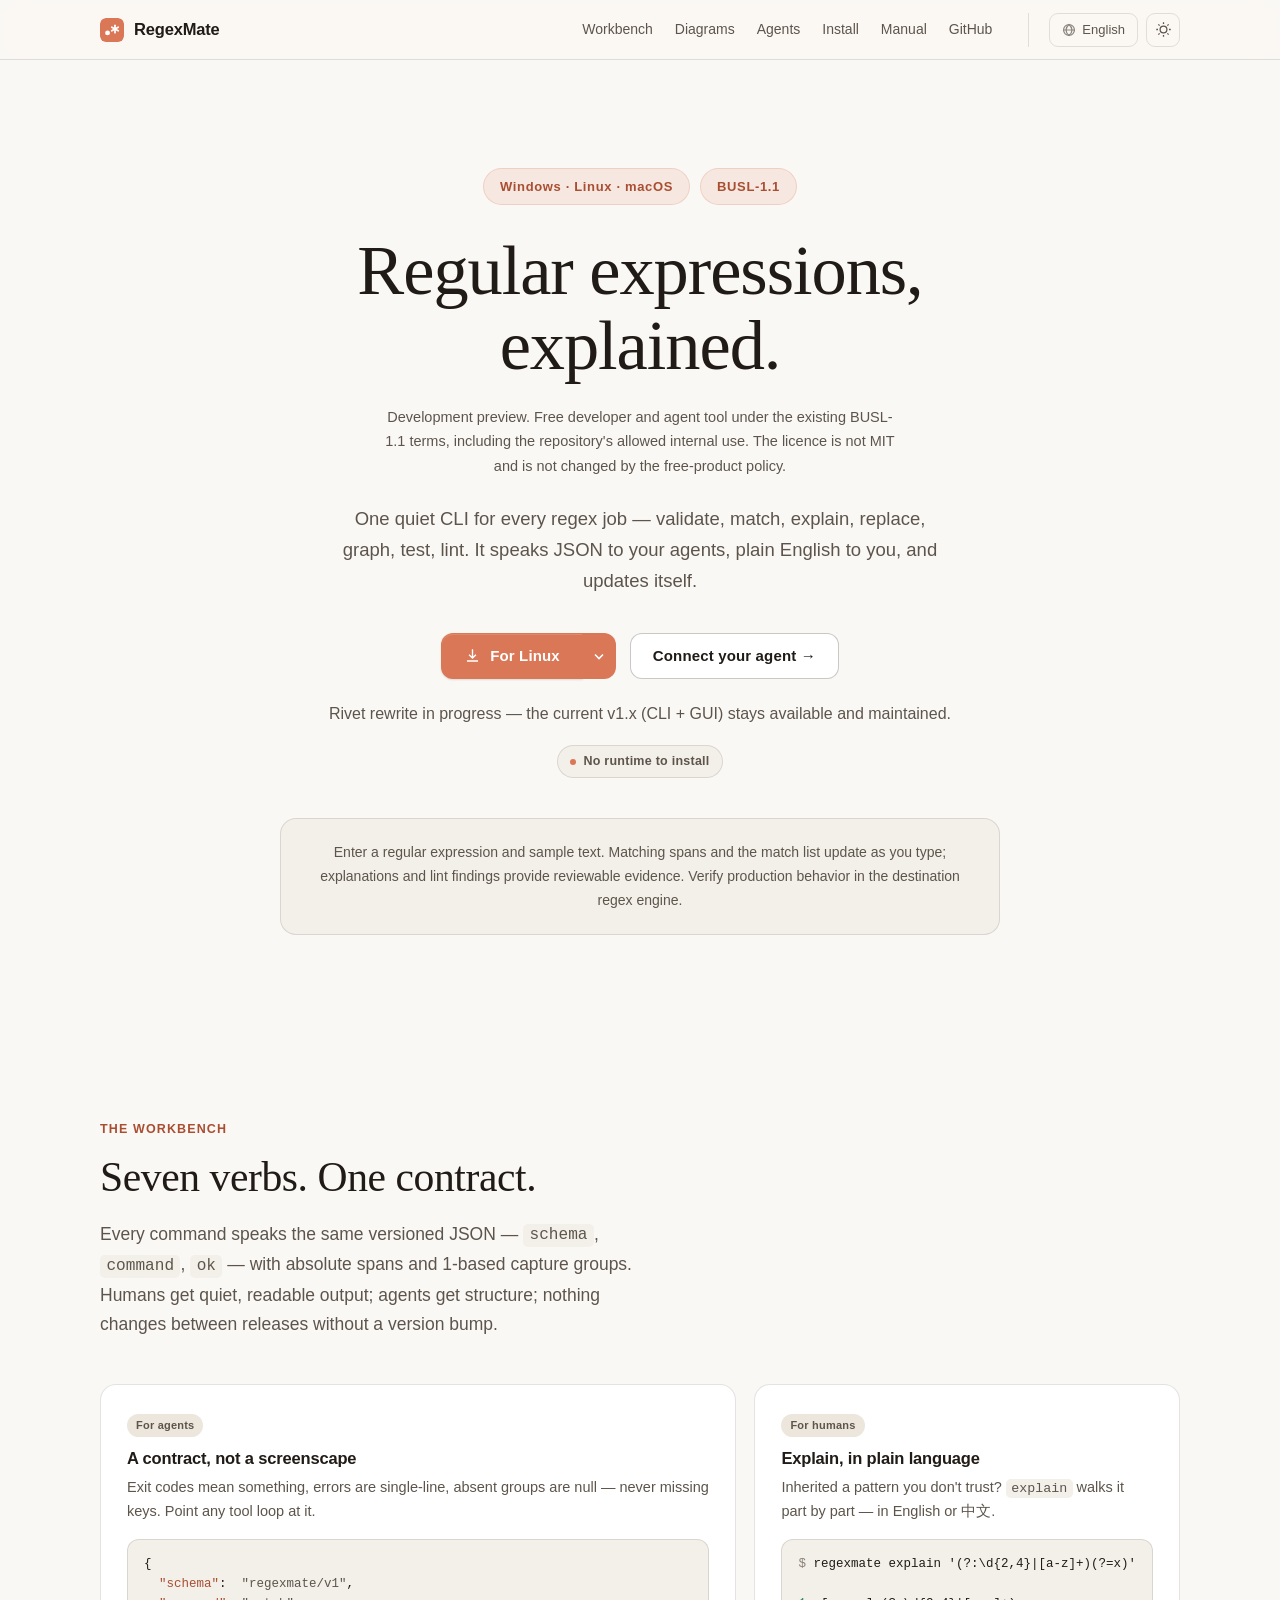
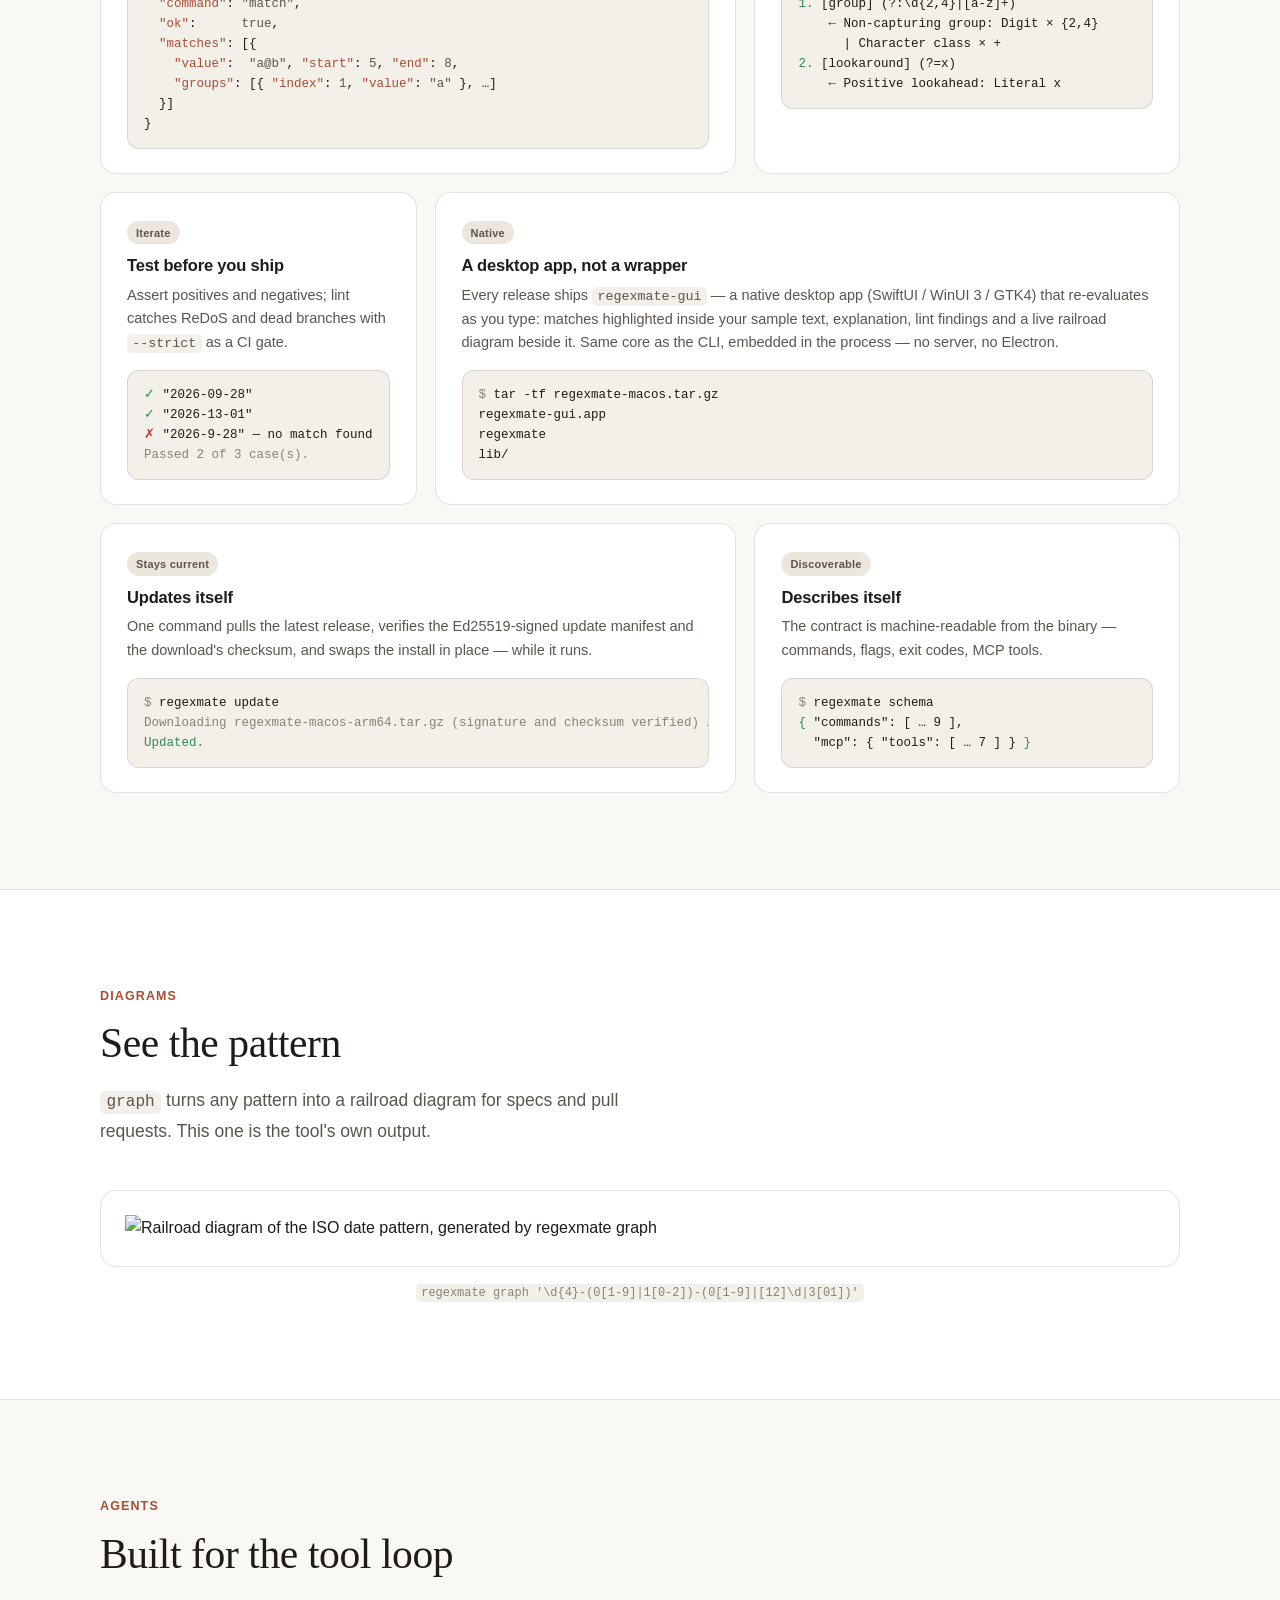
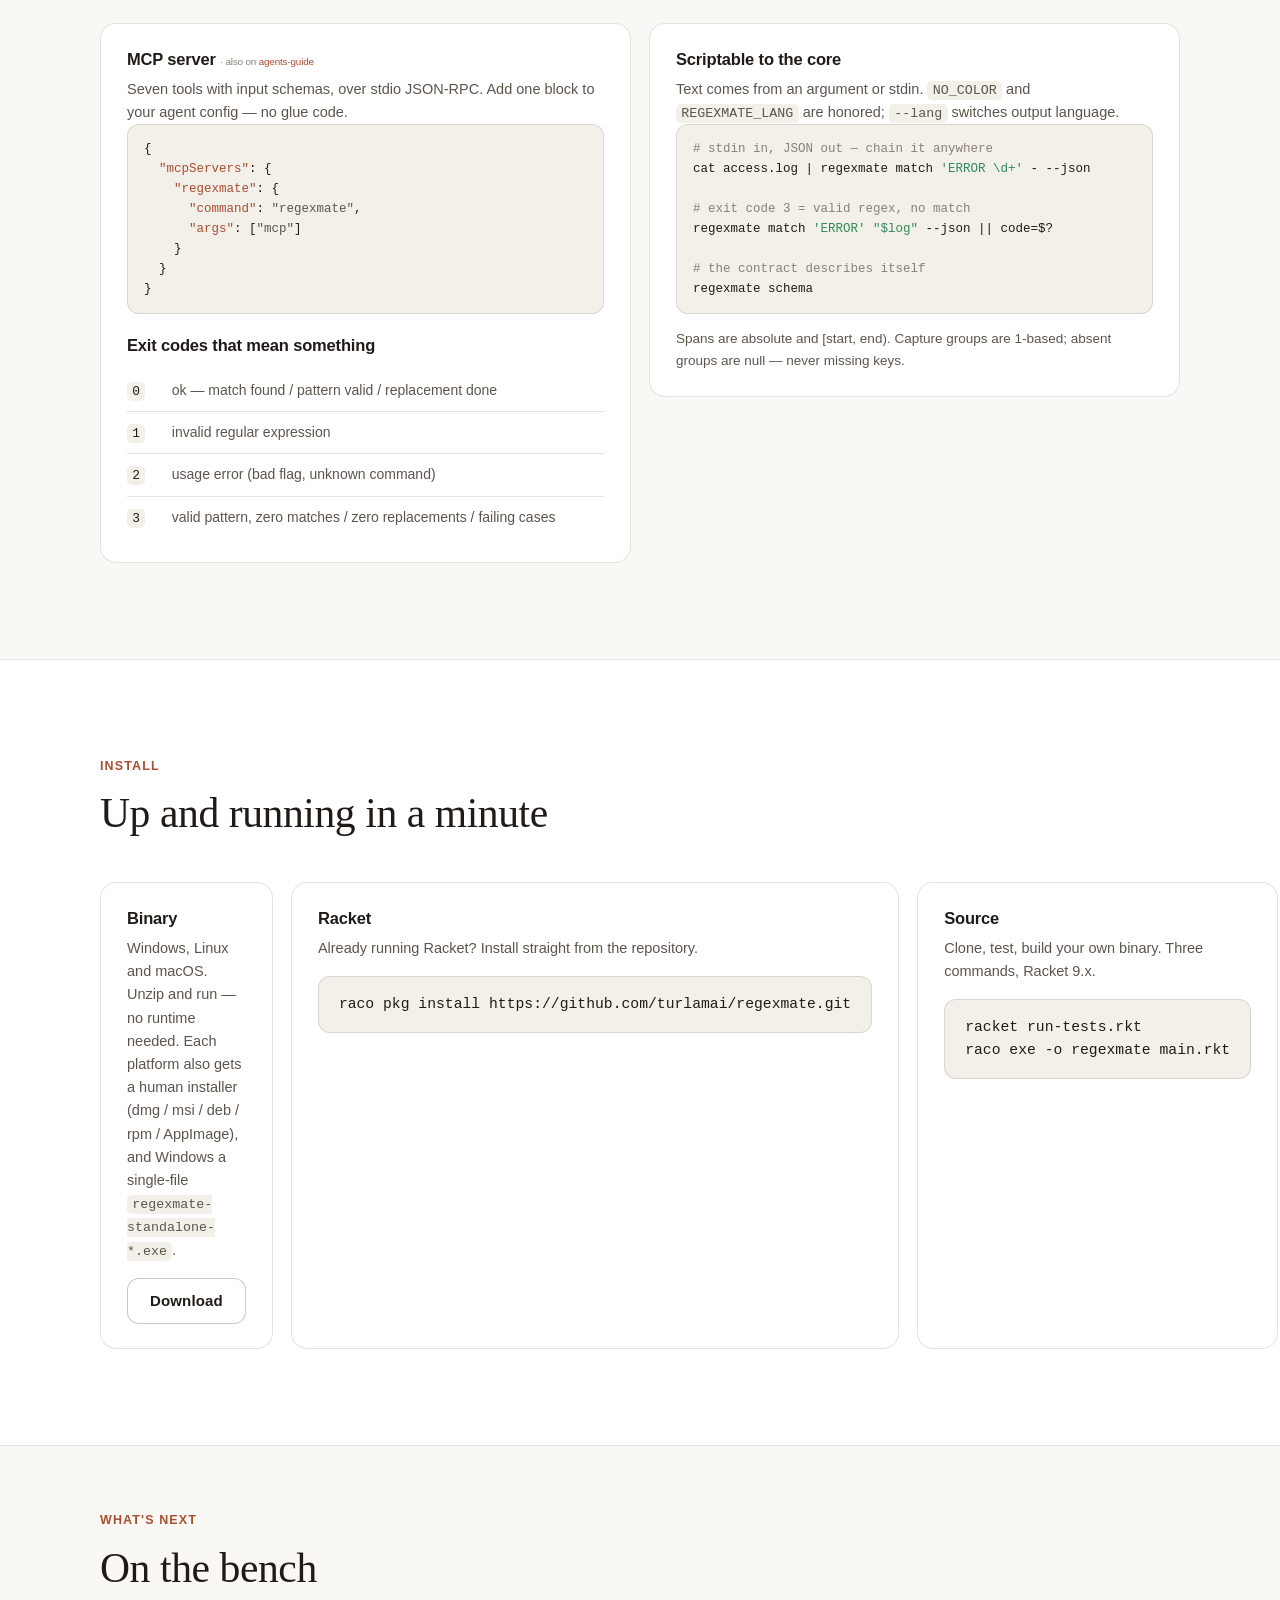
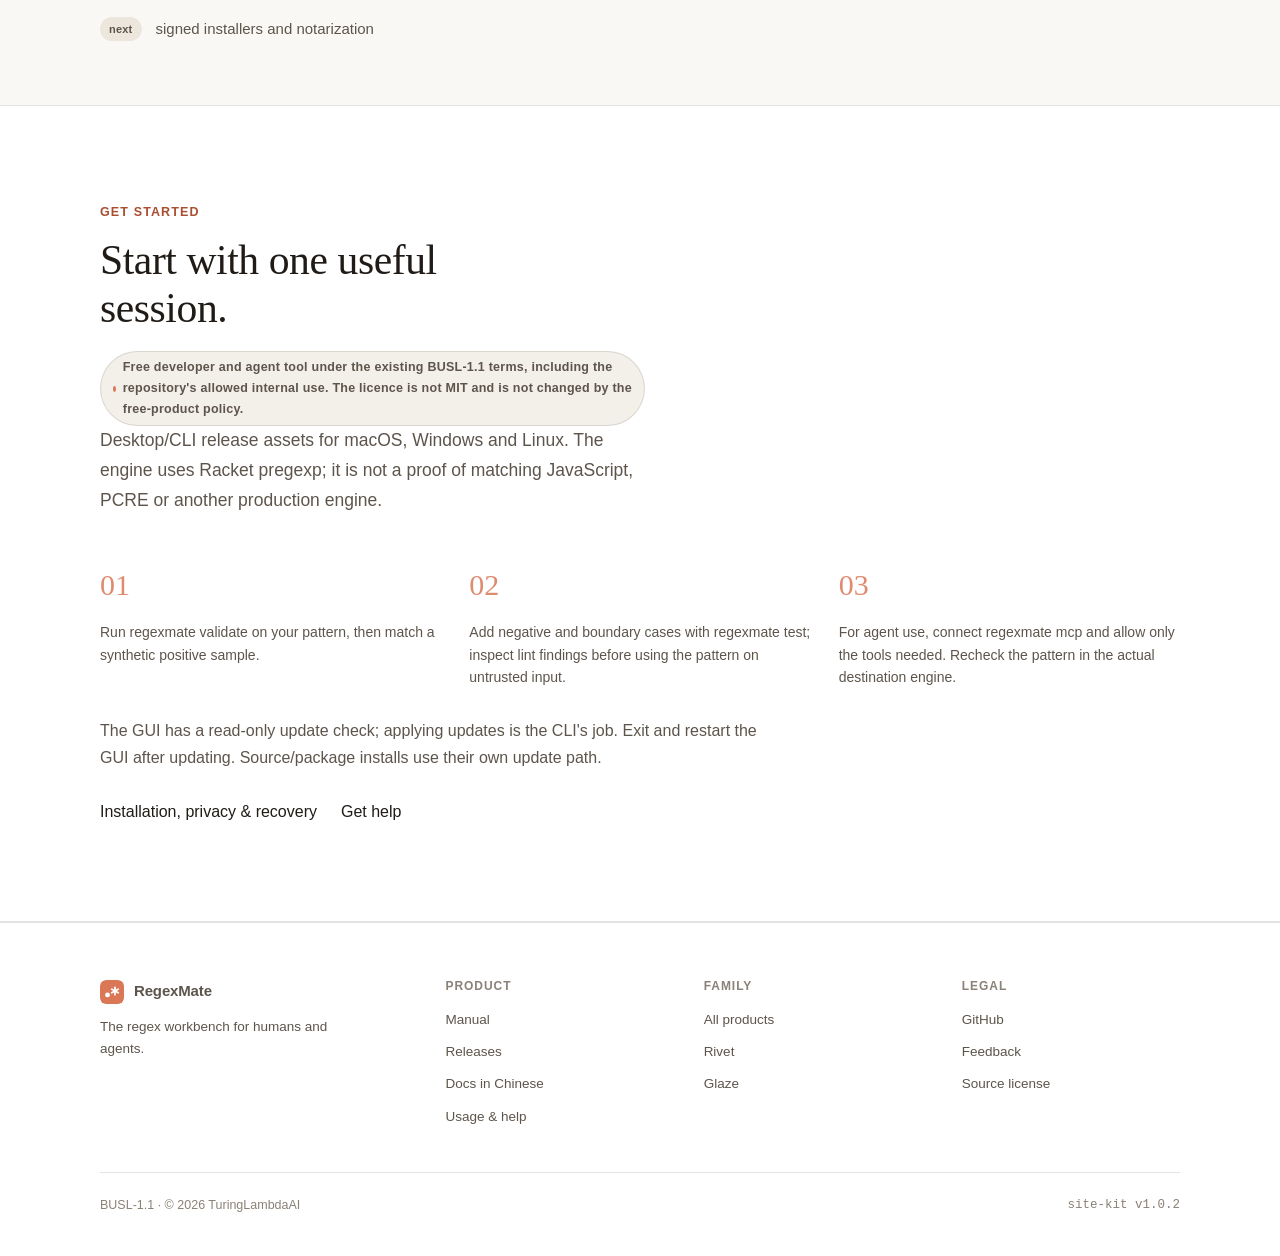
==== commit 89e85c97: "site: correct the licence badge and footer to BUSL-1.1 The old page carried an 'MIT' pill while its " ====
--- a/docs/index.html
+++ b/docs/index.html
@@ -93,7 +93,7 @@
             <div class="kit-container">
                 <div class="rx-pills">
                     <span class="kit-eyebrow">Windows · Linux · macOS</span>
-                    <span class="kit-eyebrow">MIT</span>
+                    <span class="kit-eyebrow">BUSL-1.1</span>
                 </div>
                 <h1 data-i18n="hero.title">正则表达式，一眼看懂。</h1>
                 <p class="kit-text-2 rx-availability" data-i18n="hero.availability">开发预览。按现行 BUSL-1.1 条款提供的免费开发者与 agent 工具，包含仓库许可的内部使用。许可证不是 MIT，免费定位不改变许可条款。</p>
@@ -382,170 +382,216 @@
         </div>
     </footer>
 
-    <script type="application/json" id="kit-i18n">
-    {
-        "__meta__": {
-            "zh": {
-                "title": "RegexMate — 给人和智能体的正则工作台",
-                "description": "一条 CLI 包办所有正则工作——校验、匹配、解释、替换、绘图、批量测试、风险分析。版本化 JSON 契约、MCP server、在线自更新。Windows / Linux / macOS 免安装二进制。"
-            },
-            "en": {
-                "title": "RegexMate — the regex workbench for humans and agents",
-                "description": "Validate, match, explain, replace, graph, batch-test and lint regular expressions from one CLI — with a versioned JSON contract, an MCP server and online self-update. Standalone binaries for Windows, Linux and macOS."
-            }
-        },
-        "zh": {
-            "nav.workbench": "工作台", "nav.diagrams": "图解", "nav.agents": "智能体", "nav.install": "安装", "nav.manual": "手册", "nav.github": "GitHub",
-            "hero.title": "正则表达式，一眼看懂。",
-            "hero.availability": "开发预览。按现行 BUSL-1.1 条款提供的免费开发者与 agent 工具，包含仓库许可的内部使用。许可证不是 MIT，免费定位不改变许可条款。",
-            "hero.sub": "一条安静的 CLI 包办所有正则工作——校验、匹配、解释、替换、绘图、测试、风险分析。对 agent 说 JSON，对你说人话，还会自己更新。",
-            "dl.generic": "获取 RegexMate",
-            "dl.mac": "macOS 版", "dl.win": "Windows 版", "dl.linux": "Linux 版",
-            "dl.note": "当前平台请前往 Releases 页面选取对应安装包。",
-            "hero.agents": "接入你的智能体 →",
-            "hero.note.rewrite": "Rivet 重构进行中——当前 v1.x（CLI + GUI）继续可用、照常维护。",
-            "hero.note.runtime": "免装运行时",
-            "hero.shot": "输入正则表达式及样本文字，匹配高亮和结果列表应随输入更新；解释与 lint 结果可供核查。投入生产前还应在最终正则引擎中复核。",
-            "wb.eyebrow": "工作台", "wb.title": "七个动词，一套契约。",
-            "wb.lede-a": "所有命令共用同一套版本化 JSON——",
-            "wb.lede-b": "、",
-            "wb.lede-c": "、",
-            "wb.lede-d": "——绝对区间、从 1 计数的捕获组。人类得到安静的输出，agent 得到结构，版本变更绝不悄悄破坏契约。",
-            "wb.contract.tag": "为智能体", "wb.contract.title": "是契约，不是屏幕刮取",
-            "wb.contract.body": "退出码有语义、错误保持单行、缺席组是 null 而非缺键。任何工具循环直接接入。",
-            "wb.explain.tag": "为人类", "wb.explain.title": "人话解释",
-            "wb.explain.body-a": "接手一个不敢信的正则？",
-            "wb.explain.body-b": " 逐段讲清楚——英文或中文。",
-            "wb.test.tag": "迭代", "wb.test.title": "上线前先测",
-            "wb.test.body-a": "正反用例批量断言；lint 抓住 ReDoS 与死分支，",
-            "wb.test.body-b": " 做成 CI 门禁。",
-            "wb.native.tag": "原生", "wb.native.title": "桌面应用，不是套壳",
-            "wb.native.body-a": "每个平台的发布包都带 ",
-            "wb.native.body-b": "——原生桌面应用（SwiftUI / WinUI 3 / GTK4），边输入边求值：匹配直接高亮在样本文字里，旁有解释、lint 与实时铁路图。与 CLI 同一核心、进程内嵌——无服务、无 Electron。",
-            "wb.update.tag": "保持最新", "wb.update.title": "自己更新自己",
-            "wb.update.body": "一条命令拉取最新发布、验证 Ed25519 签名的更新清单与下载校验和、运行中原地换装。",
-            "wb.discover.tag": "可发现", "wb.discover.title": "自我描述",
-            "wb.discover.body": "契约可从二进制直接机读——命令、旗标、退出码、MCP 工具。",
-            "dg.eyebrow": "图解", "dg.title": "把正则画出来",
-            "dg.lede-rest": " 把任意正则变成铁路图，用于规格文档和代码评审。这张就是工具自己的输出。",
-            "ag.eyebrow": "智能体", "ag.title": "为工具循环而生",
-            "ag.mcp.body": "七个带输入 schema 的工具，走 stdio JSON-RPC。配置里加一段即可——零胶水代码。",
-            "ag.exit.title": "有语义的退出码",
-            "ag.exit.0": "成功——有匹配 / 语法有效 / 完成替换",
-            "ag.exit.1": "正则表达式无效",
-            "ag.exit.2": "用法错误（错误选项、未知命令）",
-            "ag.exit.3": "语法有效但零匹配 / 零替换 / 用例失败",
-            "ag.script.title": "脚本友好到骨子里",
-            "ag.script.body-a": "文本可来自参数或 stdin。支持 ",
-            "ag.script.body-b": " 与 ",
-            "ag.script.body-c": "；",
-            "ag.script.body-d": " 切换输出语言。",
-            "ag.script.note": "区间为绝对下标、[start, end) 半开。捕获组从 1 计数；缺席组是 null——绝不缺键。",
-            "in.eyebrow": "安装", "in.title": "一分钟跑起来",
-            "in.binary.title": "二进制",
-            "in.binary.body-a": "Windows、Linux、macOS。解压即用——免运行时；macOS / Windows / Linux 还各有 dmg / msi / deb / rpm / AppImage 安装器，Windows 另有单文件 ",
-            "in.binary.body-b": "。",
-            "in.binary.cta": "下载",
-            "in.racket.body": "已在用 Racket？直接从仓库安装。",
-            "in.source.title": "源码",
-            "in.source.body": "克隆、测试、构建自己的二进制。三条命令，Racket 9.x。",
-            "nx.eyebrow": "接下来", "nx.title": "工作台上", "nx.tag": "下一步",
-            "nx.installers": "签名安装包与公证",
-            "start.kicker": "开始使用",
-            "start.title": "从一次有效使用开始。",
-            "start.status": "按现行 BUSL-1.1 条款提供的免费开发者与 agent 工具，包含仓库许可的内部使用。许可证不是 MIT，免费定位不改变许可条款。",
-            "start.platforms": "提供 macOS、Windows、Linux 桌面与 CLI 发布附件。引擎使用 Racket pregexp，不能据此认定 JavaScript、PCRE 或其他生产引擎语义相同。",
-            "start.s1.body": "先用 regexmate validate 验证模式，再匹配一条合成正例。",
-            "start.s2.body": "用 regexmate test 添加反例与边界样例；将模式用于不可信输入前检查 lint 结果。",
-            "start.s3.body": "供 agent 使用时连接 regexmate mcp，仅授予需要的工具权限，并在最终目标引擎复核模式。",
-            "start.limits": "GUI 只读检查更新，实际安装由 CLI 执行。更新后退出并重启 GUI；源码或包安装使用对应更新方式。",
-            "start.guide": "安装、隐私与恢复",
-            "start.help": "反馈与帮助",
-            "start.usage": "使用与帮助",
-            "ft.note": "面向人与智能体的正则工作台。",
-            "ft.manual": "手册", "ft.releases": "发布",
-            "footer.product": "产品", "footer.family": "家族", "footer.legal": "条款",
-            "footer.zhdoc": "中文文档", "footer.help": "反馈",
-            "footer.license": "源码许可", "footer.portal": "全部产品",
-            "footer.copyright": "MIT · © 2026 TuringLambdaAI"
-        },
-        "en": {
-            "nav.workbench": "Workbench", "nav.diagrams": "Diagrams", "nav.agents": "Agents", "nav.install": "Install", "nav.manual": "Manual", "nav.github": "GitHub",
-            "hero.title": "Regular expressions, explained.",
-            "hero.availability": "Development preview. Free developer and agent tool under the existing BUSL-1.1 terms, including the repository's allowed internal use. The licence is not MIT and is not changed by the free-product policy.",
-            "hero.sub": "One quiet CLI for every regex job — validate, match, explain, replace, graph, test, lint. It speaks JSON to your agents, plain English to you, and updates itself.",
-            "dl.generic": "Get RegexMate",
-            "dl.mac": "For macOS", "dl.win": "For Windows", "dl.linux": "For Linux",
-            "dl.note": "Pick the right package from the Releases page for your platform.",
-            "hero.agents": "Connect your agent →",
-            "hero.note.rewrite": "Rivet rewrite in progress — the current v1.x (CLI + GUI) stays available and maintained.",
-            "hero.note.runtime": "No runtime to install",
-            "hero.shot": "Enter a regular expression and sample text. Matching spans and the match list update as you type; explanations and lint findings provide reviewable evidence. Verify production behavior in the destination regex engine.",
-            "wb.eyebrow": "The workbench", "wb.title": "Seven verbs. One contract.",
-            "wb.lede-a": "Every command speaks the same versioned JSON — ",
-            "wb.lede-b": ", ",
-            "wb.lede-c": ", ",
-            "wb.lede-d": " — with absolute spans and 1-based capture groups. Humans get quiet, readable output; agents get structure; nothing changes between releases without a version bump.",
-            "wb.contract.tag": "For agents", "wb.contract.title": "A contract, not a screenscape",
-            "wb.contract.body": "Exit codes mean something, errors are single-line, absent groups are null — never missing keys. Point any tool loop at it.",
-            "wb.explain.tag": "For humans", "wb.explain.title": "Explain, in plain language",
-            "wb.explain.body-a": "Inherited a pattern you don't trust? ",
-            "wb.explain.body-b": " walks it part by part — in English or 中文.",
-            "wb.test.tag": "Iterate", "wb.test.title": "Test before you ship",
-            "wb.test.body-a": "Assert positives and negatives; lint catches ReDoS and dead branches with ",
-            "wb.test.body-b": " as a CI gate.",
-            "wb.native.tag": "Native", "wb.native.title": "A desktop app, not a wrapper",
-            "wb.native.body-a": "Every release ships ",
-            "wb.native.body-b": " — a native desktop app (SwiftUI / WinUI 3 / GTK4) that re-evaluates as you type: matches highlighted inside your sample text, explanation, lint findings and a live railroad diagram beside it. Same core as the CLI, embedded in the process — no server, no Electron.",
-            "wb.update.tag": "Stays current", "wb.update.title": "Updates itself",
-            "wb.update.body": "One command pulls the latest release, verifies the Ed25519-signed update manifest and the download's checksum, and swaps the install in place — while it runs.",
-            "wb.discover.tag": "Discoverable", "wb.discover.title": "Describes itself",
-            "wb.discover.body": "The contract is machine-readable from the binary — commands, flags, exit codes, MCP tools.",
-            "dg.eyebrow": "Diagrams", "dg.title": "See the pattern",
-            "dg.lede-rest": " turns any pattern into a railroad diagram for specs and pull requests. This one is the tool's own output.",
-            "ag.eyebrow": "Agents", "ag.title": "Built for the tool loop",
-            "ag.mcp.body": "Seven tools with input schemas, over stdio JSON-RPC. Add one block to your agent config — no glue code.",
-            "ag.exit.title": "Exit codes that mean something",
-            "ag.exit.0": "ok — match found / pattern valid / replacement done",
-            "ag.exit.1": "invalid regular expression",
-            "ag.exit.2": "usage error (bad flag, unknown command)",
-            "ag.exit.3": "valid pattern, zero matches / zero replacements / failing cases",
-            "ag.script.title": "Scriptable to the core",
-            "ag.script.body-a": "Text comes from an argument or stdin. ",
-            "ag.script.body-b": " and ",
-            "ag.script.body-c": " are honored; ",
-            "ag.script.body-d": " switches output language.",
-            "ag.script.note": "Spans are absolute and [start, end). Capture groups are 1-based; absent groups are null — never missing keys.",
-            "in.eyebrow": "Install", "in.title": "Up and running in a minute",
-            "in.binary.title": "Binary",
-            "in.binary.body-a": "Windows, Linux and macOS. Unzip and run — no runtime needed. Each platform also gets a human installer (dmg / msi / deb / rpm / AppImage), and Windows a single-file ",
-            "in.binary.body-b": ".",
-            "in.binary.cta": "Download",
-            "in.racket.body": "Already running Racket? Install straight from the repository.",
-            "in.source.title": "Source",
-            "in.source.body": "Clone, test, build your own binary. Three commands, Racket 9.x.",
-            "nx.eyebrow": "What's next", "nx.title": "On the bench", "nx.tag": "next",
-            "nx.installers": "signed installers and notarization",
-            "start.kicker": "Get started",
-            "start.title": "Start with one useful session.",
-            "start.status": "Free developer and agent tool under the existing BUSL-1.1 terms, including the repository's allowed internal use. The licence is not MIT and is not changed by the free-product policy.",
-            "start.platforms": "Desktop/CLI release assets for macOS, Windows and Linux. The engine uses Racket pregexp; it is not a proof of matching JavaScript, PCRE or another production engine.",
-            "start.s1.body": "Run regexmate validate on your pattern, then match a synthetic positive sample.",
-            "start.s2.body": "Add negative and boundary cases with regexmate test; inspect lint findings before using the pattern on untrusted input.",
-            "start.s3.body": "For agent use, connect regexmate mcp and allow only the tools needed. Recheck the pattern in the actual destination engine.",
-            "start.limits": "The GUI has a read-only update check; applying updates is the CLI's job. Exit and restart the GUI after updating. Source/package installs use their own update path.",
-            "start.guide": "Installation, privacy & recovery",
-            "start.help": "Get help",
-            "start.usage": "Usage & help",
-            "ft.note": "The regex workbench for humans and agents.",
-            "ft.manual": "Manual", "ft.releases": "Releases",
-            "footer.product": "Product", "footer.family": "Family", "footer.legal": "Legal",
-            "footer.zhdoc": "Docs in Chinese", "footer.help": "Feedback",
-            "footer.license": "Source license", "footer.portal": "All products",
-            "footer.copyright": "MIT · © 2026 TuringLambdaAI"
-        }
+    <script type="application/json" id="kit-i18n">{
+  "__meta__": {
+    "zh": {
+      "title": "RegexMate — 给人和智能体的正则工作台",
+      "description": "一条 CLI 包办所有正则工作——校验、匹配、解释、替换、绘图、批量测试、风险分析。版本化 JSON 契约、MCP server、在线自更新。Windows / Linux / macOS 免安装二进制。"
+    },
+    "en": {
+      "title": "RegexMate — the regex workbench for humans and agents",
+      "description": "Validate, match, explain, replace, graph, batch-test and lint regular expressions from one CLI — with a versioned JSON contract, an MCP server and online self-update. Standalone binaries for Windows, Linux and macOS."
     }
-    </script>
+  },
+  "zh": {
+    "nav.workbench": "工作台",
+    "nav.diagrams": "图解",
+    "nav.agents": "智能体",
+    "nav.install": "安装",
+    "nav.manual": "手册",
+    "nav.github": "GitHub",
+    "hero.title": "正则表达式，一眼看懂。",
+    "hero.availability": "开发预览。按现行 BUSL-1.1 条款提供的免费开发者与 agent 工具，包含仓库许可的内部使用。许可证不是 MIT，免费定位不改变许可条款。",
+    "hero.sub": "一条安静的 CLI 包办所有正则工作——校验、匹配、解释、替换、绘图、测试、风险分析。对 agent 说 JSON，对你说人话，还会自己更新。",
+    "dl.generic": "获取 RegexMate",
+    "dl.mac": "macOS 版",
+    "dl.win": "Windows 版",
+    "dl.linux": "Linux 版",
+    "dl.note": "当前平台请前往 Releases 页面选取对应安装包。",
+    "hero.agents": "接入你的智能体 →",
+    "hero.note.rewrite": "Rivet 重构进行中——当前 v1.x（CLI + GUI）继续可用、照常维护。",
+    "hero.note.runtime": "免装运行时",
+    "hero.shot": "输入正则表达式及样本文字，匹配高亮和结果列表应随输入更新；解释与 lint 结果可供核查。投入生产前还应在最终正则引擎中复核。",
+    "wb.eyebrow": "工作台",
+    "wb.title": "七个动词，一套契约。",
+    "wb.lede-a": "所有命令共用同一套版本化 JSON——",
+    "wb.lede-b": "、",
+    "wb.lede-c": "、",
+    "wb.lede-d": "——绝对区间、从 1 计数的捕获组。人类得到安静的输出，agent 得到结构，版本变更绝不悄悄破坏契约。",
+    "wb.contract.tag": "为智能体",
+    "wb.contract.title": "是契约，不是屏幕刮取",
+    "wb.contract.body": "退出码有语义、错误保持单行、缺席组是 null 而非缺键。任何工具循环直接接入。",
+    "wb.explain.tag": "为人类",
+    "wb.explain.title": "人话解释",
+    "wb.explain.body-a": "接手一个不敢信的正则？",
+    "wb.explain.body-b": " 逐段讲清楚——英文或中文。",
+    "wb.test.tag": "迭代",
+    "wb.test.title": "上线前先测",
+    "wb.test.body-a": "正反用例批量断言；lint 抓住 ReDoS 与死分支，",
+    "wb.test.body-b": " 做成 CI 门禁。",
+    "wb.native.tag": "原生",
+    "wb.native.title": "桌面应用，不是套壳",
+    "wb.native.body-a": "每个平台的发布包都带 ",
+    "wb.native.body-b": "——原生桌面应用（SwiftUI / WinUI 3 / GTK4），边输入边求值：匹配直接高亮在样本文字里，旁有解释、lint 与实时铁路图。与 CLI 同一核心、进程内嵌——无服务、无 Electron。",
+    "wb.update.tag": "保持最新",
+    "wb.update.title": "自己更新自己",
+    "wb.update.body": "一条命令拉取最新发布、验证 Ed25519 签名的更新清单与下载校验和、运行中原地换装。",
+    "wb.discover.tag": "可发现",
+    "wb.discover.title": "自我描述",
+    "wb.discover.body": "契约可从二进制直接机读——命令、旗标、退出码、MCP 工具。",
+    "dg.eyebrow": "图解",
+    "dg.title": "把正则画出来",
+    "dg.lede-rest": " 把任意正则变成铁路图，用于规格文档和代码评审。这张就是工具自己的输出。",
+    "ag.eyebrow": "智能体",
+    "ag.title": "为工具循环而生",
+    "ag.mcp.body": "七个带输入 schema 的工具，走 stdio JSON-RPC。配置里加一段即可——零胶水代码。",
+    "ag.exit.title": "有语义的退出码",
+    "ag.exit.0": "成功——有匹配 / 语法有效 / 完成替换",
+    "ag.exit.1": "正则表达式无效",
+    "ag.exit.2": "用法错误（错误选项、未知命令）",
+    "ag.exit.3": "语法有效但零匹配 / 零替换 / 用例失败",
+    "ag.script.title": "脚本友好到骨子里",
+    "ag.script.body-a": "文本可来自参数或 stdin。支持 ",
+    "ag.script.body-b": " 与 ",
+    "ag.script.body-c": "；",
+    "ag.script.body-d": " 切换输出语言。",
+    "ag.script.note": "区间为绝对下标、[start, end) 半开。捕获组从 1 计数；缺席组是 null——绝不缺键。",
+    "in.eyebrow": "安装",
+    "in.title": "一分钟跑起来",
+    "in.binary.title": "二进制",
+    "in.binary.body-a": "Windows、Linux、macOS。解压即用——免运行时；macOS / Windows / Linux 还各有 dmg / msi / deb / rpm / AppImage 安装器，Windows 另有单文件 ",
+    "in.binary.body-b": "。",
+    "in.binary.cta": "下载",
+    "in.racket.body": "已在用 Racket？直接从仓库安装。",
+    "in.source.title": "源码",
+    "in.source.body": "克隆、测试、构建自己的二进制。三条命令，Racket 9.x。",
+    "nx.eyebrow": "接下来",
+    "nx.title": "工作台上",
+    "nx.tag": "下一步",
+    "nx.installers": "签名安装包与公证",
+    "start.kicker": "开始使用",
+    "start.title": "从一次有效使用开始。",
+    "start.status": "按现行 BUSL-1.1 条款提供的免费开发者与 agent 工具，包含仓库许可的内部使用。许可证不是 MIT，免费定位不改变许可条款。",
+    "start.platforms": "提供 macOS、Windows、Linux 桌面与 CLI 发布附件。引擎使用 Racket pregexp，不能据此认定 JavaScript、PCRE 或其他生产引擎语义相同。",
+    "start.s1.body": "先用 regexmate validate 验证模式，再匹配一条合成正例。",
+    "start.s2.body": "用 regexmate test 添加反例与边界样例；将模式用于不可信输入前检查 lint 结果。",
+    "start.s3.body": "供 agent 使用时连接 regexmate mcp，仅授予需要的工具权限，并在最终目标引擎复核模式。",
+    "start.limits": "GUI 只读检查更新，实际安装由 CLI 执行。更新后退出并重启 GUI；源码或包安装使用对应更新方式。",
+    "start.guide": "安装、隐私与恢复",
+    "start.help": "反馈与帮助",
+    "start.usage": "使用与帮助",
+    "ft.note": "面向人与智能体的正则工作台。",
+    "ft.manual": "手册",
+    "ft.releases": "发布",
+    "footer.product": "产品",
+    "footer.family": "家族",
+    "footer.legal": "条款",
+    "footer.zhdoc": "中文文档",
+    "footer.help": "反馈",
+    "footer.license": "源码许可",
+    "footer.portal": "全部产品",
+    "footer.copyright": "BUSL-1.1 · © 2026 TuringLambdaAI"
+  },
+  "en": {
+    "nav.workbench": "Workbench",
+    "nav.diagrams": "Diagrams",
+    "nav.agents": "Agents",
+    "nav.install": "Install",
+    "nav.manual": "Manual",
+    "nav.github": "GitHub",
+    "hero.title": "Regular expressions, explained.",
+    "hero.availability": "Development preview. Free developer and agent tool under the existing BUSL-1.1 terms, including the repository's allowed internal use. The licence is not MIT and is not changed by the free-product policy.",
+    "hero.sub": "One quiet CLI for every regex job — validate, match, explain, replace, graph, test, lint. It speaks JSON to your agents, plain English to you, and updates itself.",
+    "dl.generic": "Get RegexMate",
+    "dl.mac": "For macOS",
+    "dl.win": "For Windows",
+    "dl.linux": "For Linux",
+    "dl.note": "Pick the right package from the Releases page for your platform.",
+    "hero.agents": "Connect your agent →",
+    "hero.note.rewrite": "Rivet rewrite in progress — the current v1.x (CLI + GUI) stays available and maintained.",
+    "hero.note.runtime": "No runtime to install",
+    "hero.shot": "Enter a regular expression and sample text. Matching spans and the match list update as you type; explanations and lint findings provide reviewable evidence. Verify production behavior in the destination regex engine.",
+    "wb.eyebrow": "The workbench",
+    "wb.title": "Seven verbs. One contract.",
+    "wb.lede-a": "Every command speaks the same versioned JSON — ",
+    "wb.lede-b": ", ",
+    "wb.lede-c": ", ",
+    "wb.lede-d": " — with absolute spans and 1-based capture groups. Humans get quiet, readable output; agents get structure; nothing changes between releases without a version bump.",
+    "wb.contract.tag": "For agents",
+    "wb.contract.title": "A contract, not a screenscape",
+    "wb.contract.body": "Exit codes mean something, errors are single-line, absent groups are null — never missing keys. Point any tool loop at it.",
+    "wb.explain.tag": "For humans",
+    "wb.explain.title": "Explain, in plain language",
+    "wb.explain.body-a": "Inherited a pattern you don't trust? ",
+    "wb.explain.body-b": " walks it part by part — in English or 中文.",
+    "wb.test.tag": "Iterate",
+    "wb.test.title": "Test before you ship",
+    "wb.test.body-a": "Assert positives and negatives; lint catches ReDoS and dead branches with ",
+    "wb.test.body-b": " as a CI gate.",
+    "wb.native.tag": "Native",
+    "wb.native.title": "A desktop app, not a wrapper",
+    "wb.native.body-a": "Every release ships ",
+    "wb.native.body-b": " — a native desktop app (SwiftUI / WinUI 3 / GTK4) that re-evaluates as you type: matches highlighted inside your sample text, explanation, lint findings and a live railroad diagram beside it. Same core as the CLI, embedded in the process — no server, no Electron.",
+    "wb.update.tag": "Stays current",
+    "wb.update.title": "Updates itself",
+    "wb.update.body": "One command pulls the latest release, verifies the Ed25519-signed update manifest and the download's checksum, and swaps the install in place — while it runs.",
+    "wb.discover.tag": "Discoverable",
+    "wb.discover.title": "Describes itself",
+    "wb.discover.body": "The contract is machine-readable from the binary — commands, flags, exit codes, MCP tools.",
+    "dg.eyebrow": "Diagrams",
+    "dg.title": "See the pattern",
+    "dg.lede-rest": " turns any pattern into a railroad diagram for specs and pull requests. This one is the tool's own output.",
+    "ag.eyebrow": "Agents",
+    "ag.title": "Built for the tool loop",
+    "ag.mcp.body": "Seven tools with input schemas, over stdio JSON-RPC. Add one block to your agent config — no glue code.",
+    "ag.exit.title": "Exit codes that mean something",
+    "ag.exit.0": "ok — match found / pattern valid / replacement done",
+    "ag.exit.1": "invalid regular expression",
+    "ag.exit.2": "usage error (bad flag, unknown command)",
+    "ag.exit.3": "valid pattern, zero matches / zero replacements / failing cases",
+    "ag.script.title": "Scriptable to the core",
+    "ag.script.body-a": "Text comes from an argument or stdin. ",
+    "ag.script.body-b": " and ",
+    "ag.script.body-c": " are honored; ",
+    "ag.script.body-d": " switches output language.",
+    "ag.script.note": "Spans are absolute and [start, end). Capture groups are 1-based; absent groups are null — never missing keys.",
+    "in.eyebrow": "Install",
+    "in.title": "Up and running in a minute",
+    "in.binary.title": "Binary",
+    "in.binary.body-a": "Windows, Linux and macOS. Unzip and run — no runtime needed. Each platform also gets a human installer (dmg / msi / deb / rpm / AppImage), and Windows a single-file ",
+    "in.binary.body-b": ".",
+    "in.binary.cta": "Download",
+    "in.racket.body": "Already running Racket? Install straight from the repository.",
+    "in.source.title": "Source",
+    "in.source.body": "Clone, test, build your own binary. Three commands, Racket 9.x.",
+    "nx.eyebrow": "What's next",
+    "nx.title": "On the bench",
+    "nx.tag": "next",
+    "nx.installers": "signed installers and notarization",
+    "start.kicker": "Get started",
+    "start.title": "Start with one useful session.",
+    "start.status": "Free developer and agent tool under the existing BUSL-1.1 terms, including the repository's allowed internal use. The licence is not MIT and is not changed by the free-product policy.",
+    "start.platforms": "Desktop/CLI release assets for macOS, Windows and Linux. The engine uses Racket pregexp; it is not a proof of matching JavaScript, PCRE or another production engine.",
+    "start.s1.body": "Run regexmate validate on your pattern, then match a synthetic positive sample.",
+    "start.s2.body": "Add negative and boundary cases with regexmate test; inspect lint findings before using the pattern on untrusted input.",
+    "start.s3.body": "For agent use, connect regexmate mcp and allow only the tools needed. Recheck the pattern in the actual destination engine.",
+    "start.limits": "The GUI has a read-only update check; applying updates is the CLI's job. Exit and restart the GUI after updating. Source/package installs use their own update path.",
+    "start.guide": "Installation, privacy & recovery",
+    "start.help": "Get help",
+    "start.usage": "Usage & help",
+    "ft.note": "The regex workbench for humans and agents.",
+    "ft.manual": "Manual",
+    "ft.releases": "Releases",
+    "footer.product": "Product",
+    "footer.family": "Family",
+    "footer.legal": "Legal",
+    "footer.zhdoc": "Docs in Chinese",
+    "footer.help": "Feedback",
+    "footer.license": "Source license",
+    "footer.portal": "All products",
+    "footer.copyright": "BUSL-1.1 · © 2026 TuringLambdaAI"
+  }
+}</script>
 
     <script type="application/json" id="kit-download">
     {
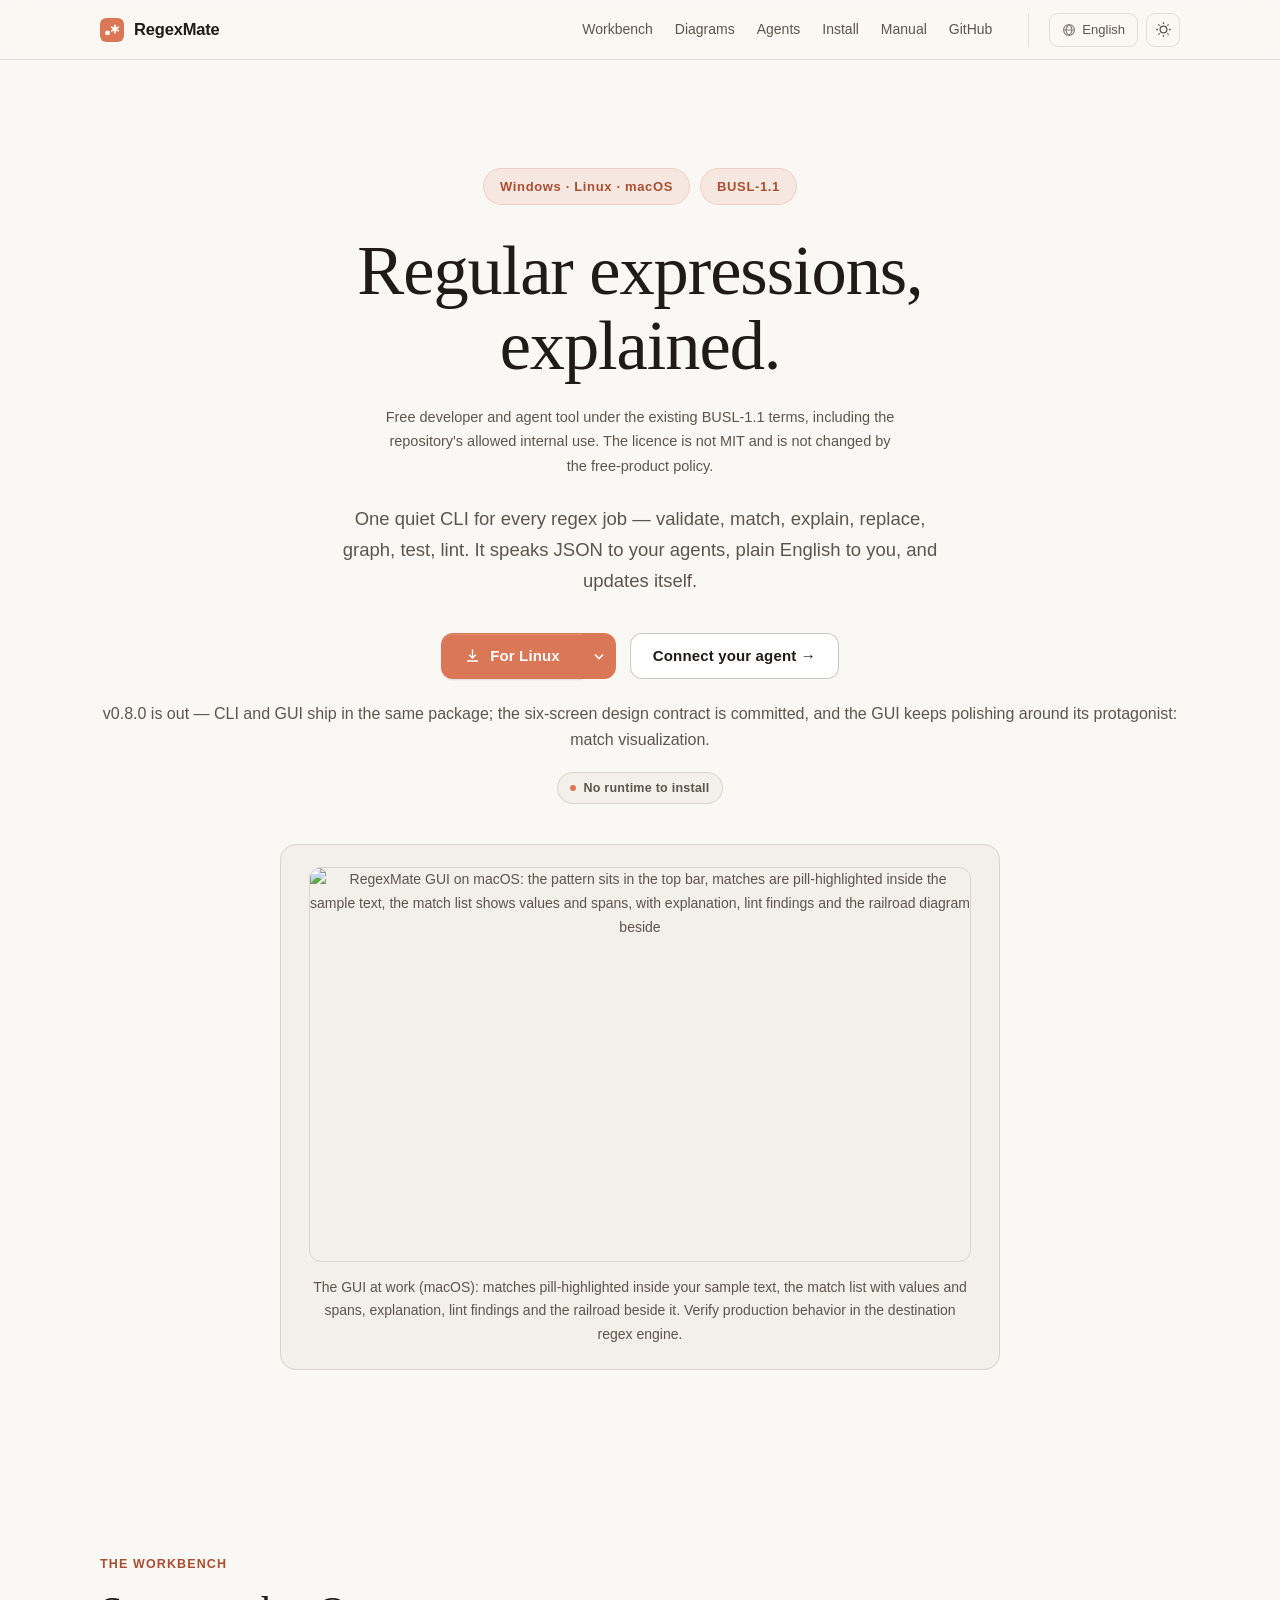
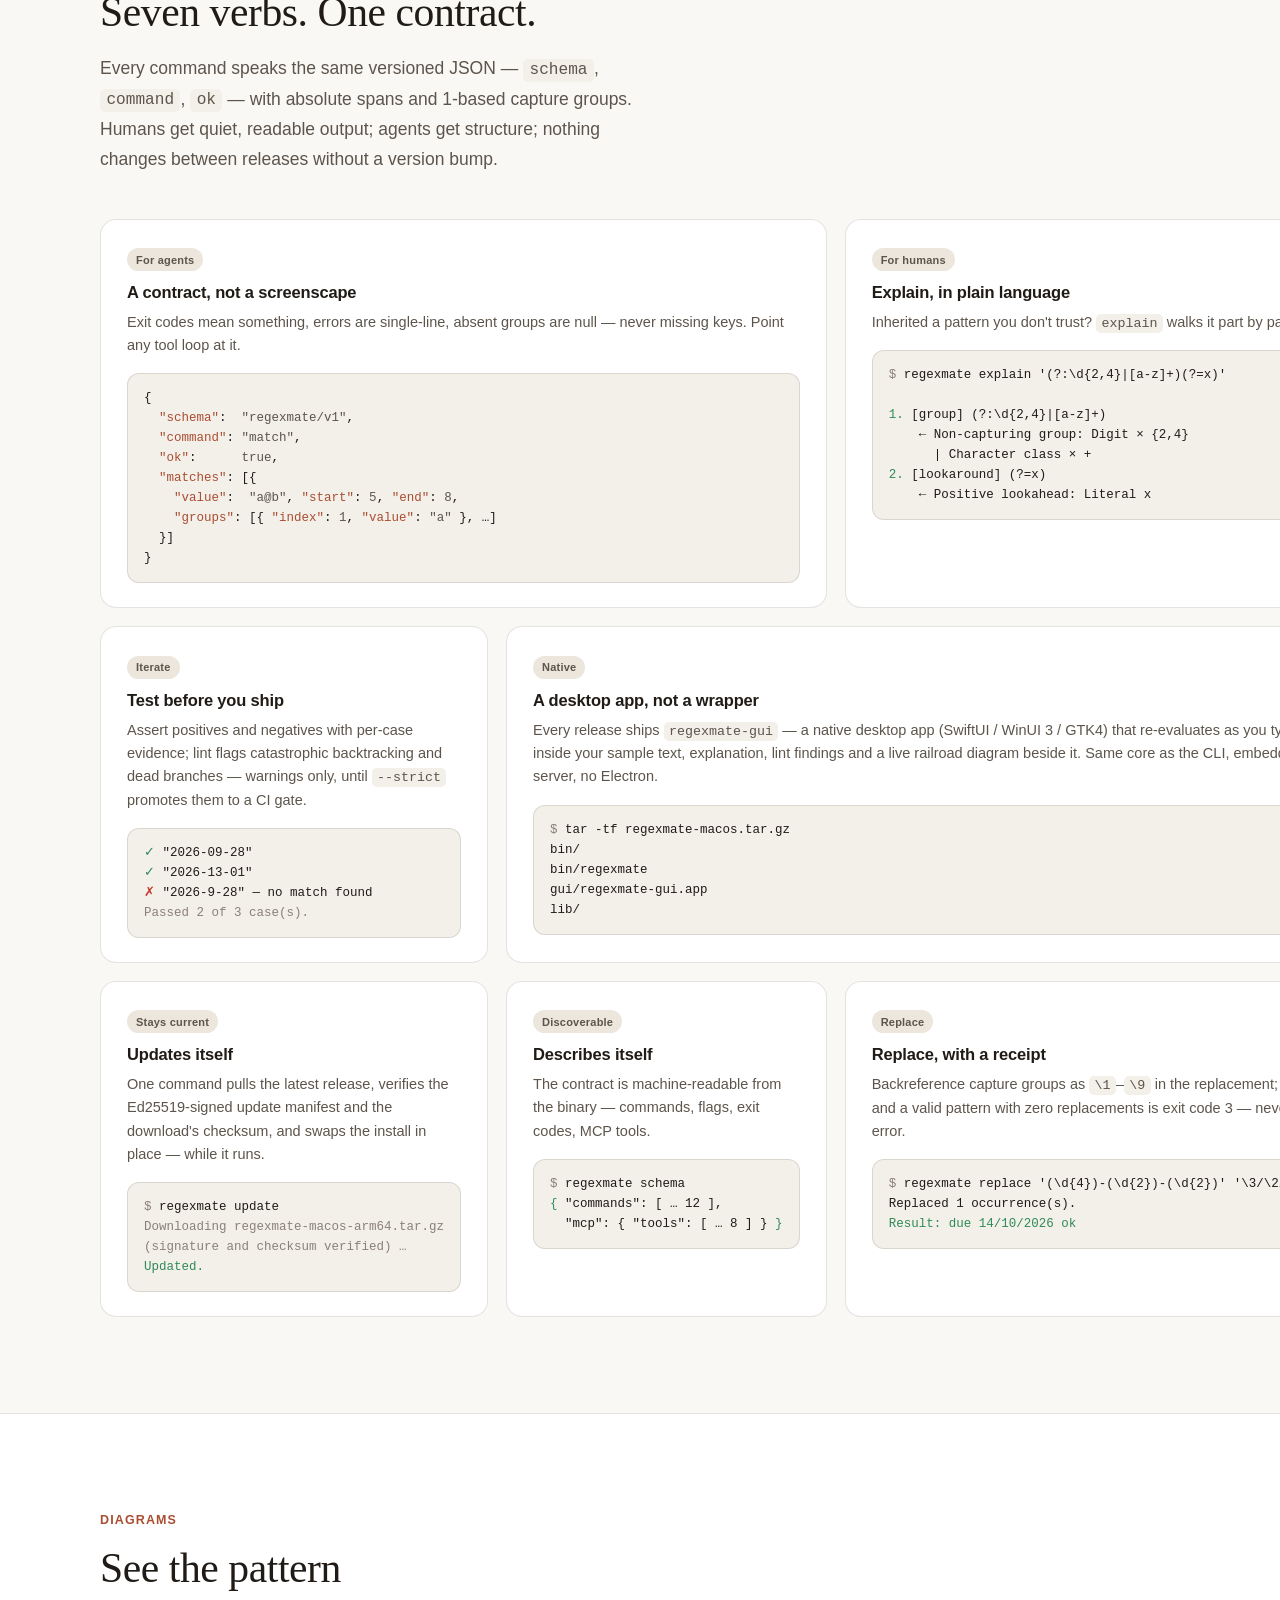
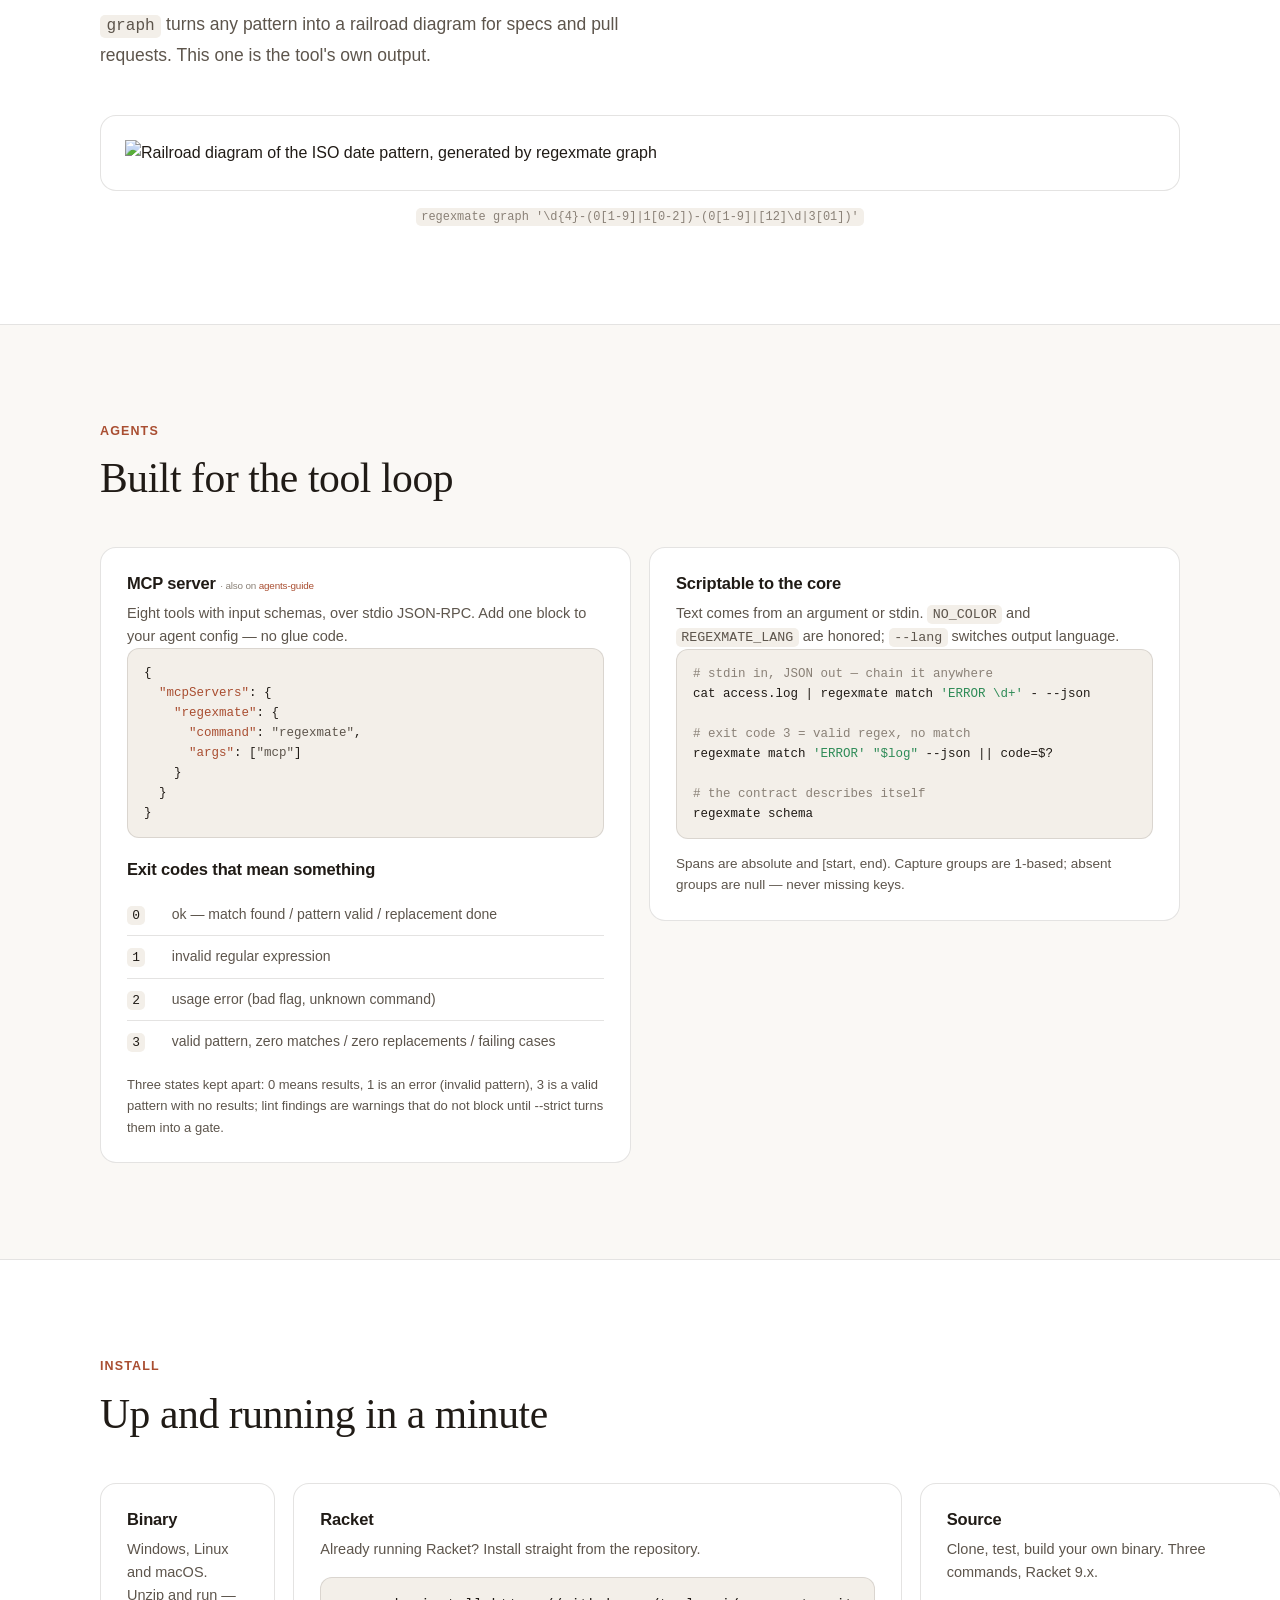
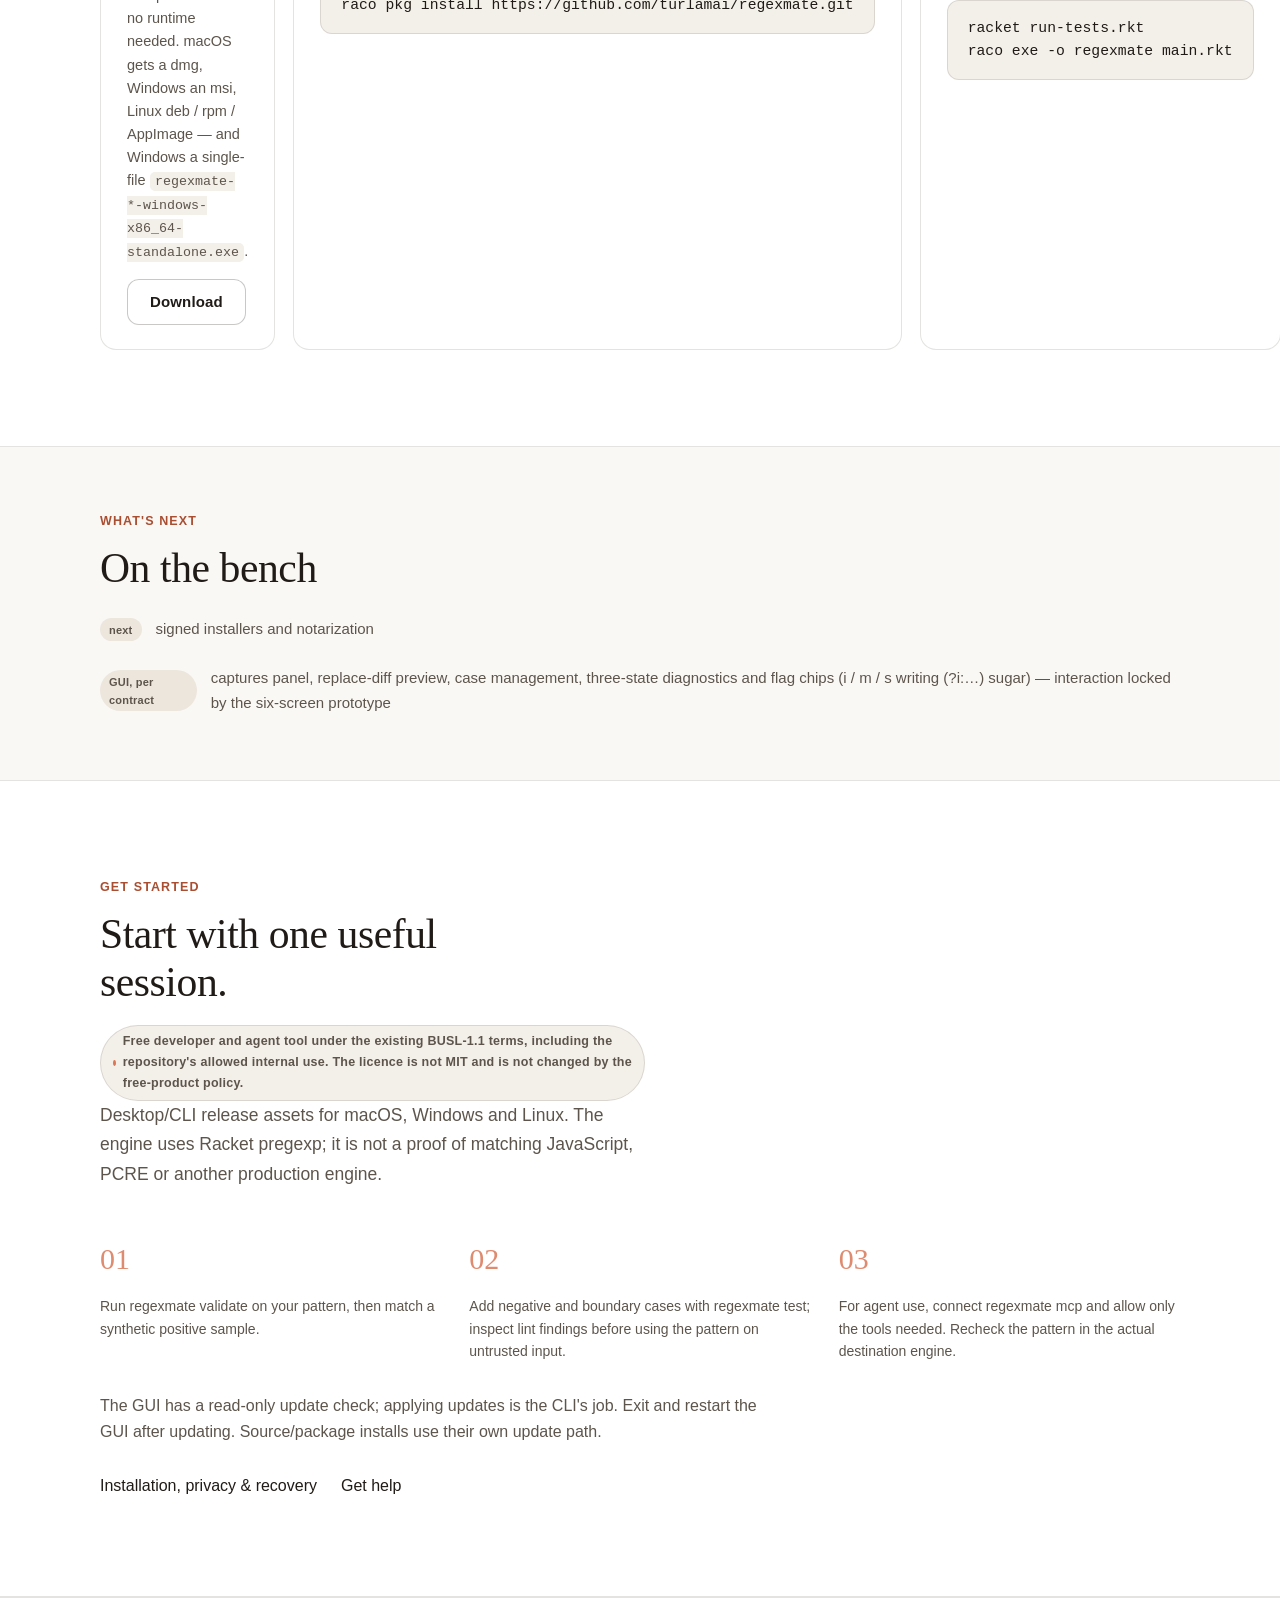
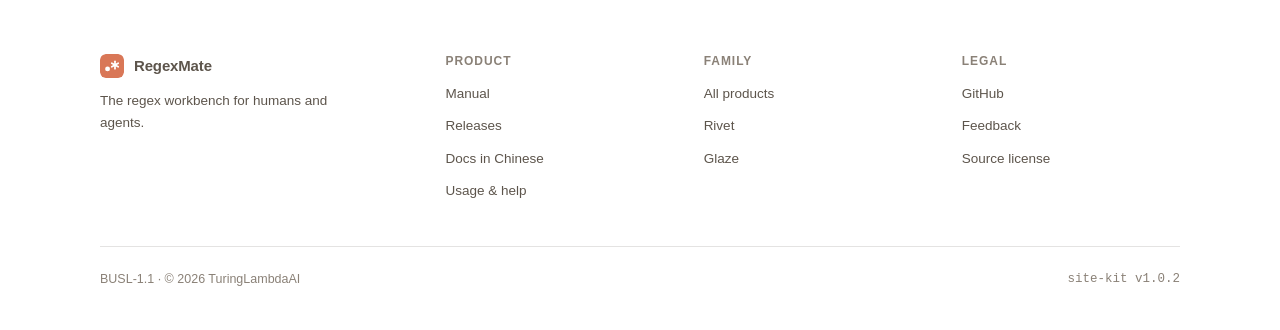
==== commit 7bd98e50: "site: align homepage claims and feature story with design contract" ====
--- a/docs/index.html
+++ b/docs/index.html
@@ -5,17 +5,17 @@
     <meta charset="UTF-8">
     <meta name="viewport" content="width=device-width, initial-scale=1.0">
     <title>RegexMate — 给人和智能体的正则工作台</title>
-    <meta name="description" content="一条 CLI 包办所有正则工作——校验、匹配、解释、替换、绘图、批量测试、风险分析。版本化 JSON 契约、MCP server、在线自更新。Windows / Linux / macOS 免安装二进制。">
+    <meta name="description" content="一条 CLI 包办所有正则工作——校验、匹配、解释、替换、绘图、批量测试、风险分析。版本化 JSON 契约、原生 GUI、MCP server、在线自更新。Windows / Linux / macOS 免安装二进制，CLI 与 GUI 同包交付。">
     <link rel="canonical" href="https://regexmate.jrtx.site/">
     <meta name="theme-color" content="#D97757">
     <meta property="og:type" content="website">
     <meta property="og:site_name" content="RegexMate">
     <meta property="og:title" content="RegexMate — the regex workbench for humans and agents">
-    <meta property="og:description" content="One CLI for every regex job: validate, match, explain, replace, graph, test, lint. Versioned JSON contract, native MCP server, self-update.">
+    <meta property="og:description" content="One CLI for every regex job: validate, match, explain, replace, graph, test, lint. Versioned JSON contract, a native desktop GUI, an MCP server and self-update.">
     <meta property="og:url" content="https://regexmate.jrtx.site/">
     <meta name="twitter:card" content="summary">
     <meta name="twitter:title" content="RegexMate — the regex workbench for humans and agents">
-    <meta name="twitter:description" content="Validate, match, explain, replace, graph, batch-test and lint regular expressions from one CLI. Standalone binaries for Windows, Linux and macOS.">
+    <meta name="twitter:description" content="Validate, match, explain, replace, graph, batch-test and lint regular expressions from one CLI — with a native desktop GUI. Standalone binaries for Windows, Linux and macOS.">
 
     <!-- Theme + language pre-paint: no flash before the stylesheet paints.
          Storage keys are the site's historical keys (regexmate-theme /
@@ -96,7 +96,7 @@
                     <span class="kit-eyebrow">BUSL-1.1</span>
                 </div>
                 <h1 data-i18n="hero.title">正则表达式，一眼看懂。</h1>
-                <p class="kit-text-2 rx-availability" data-i18n="hero.availability">开发预览。按现行 BUSL-1.1 条款提供的免费开发者与 agent 工具，包含仓库许可的内部使用。许可证不是 MIT，免费定位不改变许可条款。</p>
+                <p class="kit-text-2 rx-availability" data-i18n="hero.availability">按现行 BUSL-1.1 条款提供的免费开发者与 agent 工具，包含仓库许可的内部使用。许可证不是 MIT，免费定位不改变许可条款。</p>
                 <p class="kit-lead" data-i18n="hero.sub">一条安静的 CLI 包办所有正则工作——校验、匹配、解释、替换、绘图、测试、风险分析。对 agent 说 JSON，对你说人话，还会自己更新。</p>
                 <div class="kit-btn-row">
                     <div class="kit-dl">
@@ -116,11 +116,12 @@
                     </div>
                     <a class="kit-btn kit-btn--secondary" href="#agents" data-i18n="hero.agents">接入你的智能体 →</a>
                 </div>
-                <p class="kit-text-2" style="margin-top: 22px;" data-i18n="hero.note.rewrite">Rivet 重构进行中——当前 v1.x（CLI + GUI）继续可用、照常维护。</p>
+                <p class="kit-text-2" style="margin-top: 22px;" data-i18n="hero.note.rewrite">v0.8.0 已发布——CLI 与 GUI 同包交付；六屏设计契约已入库，GUI 按「匹配可视化是主角」继续打磨。</p>
                 <p class="kit-hero-meta"><span class="kit-badge" data-i18n="hero.note.runtime">免装运行时</span></p>
-                <div class="rx-shot-frame">
-                    <p data-i18n="hero.shot">输入正则表达式及样本文字，匹配高亮和结果列表应随输入更新；解释与 lint 结果可供核查。投入生产前还应在最终正则引擎中复核。</p>
-                </div>
+                <figure class="rx-shot-frame">
+                    <img src="assets/gui-macos.png" width="1600" height="951" loading="lazy" alt="RegexMate GUI on macOS: the pattern sits in the top bar, matches are pill-highlighted inside the sample text, the match list shows values and spans, with explanation, lint findings and the railroad diagram beside">
+                    <figcaption data-i18n="hero.shot">RegexMate GUI 实拍（macOS）：匹配以 pill 直接高亮在样文里，Matches 列表给出值与区间，旁有解释、lint 与铁路图。投入生产前还应在最终正则引擎中复核。</figcaption>
+                </figure>
             </div>
         </section>
 
@@ -166,7 +167,7 @@
                     <div class="kit-card">
                         <span class="kit-chip" data-i18n="wb.test.tag">迭代</span>
                         <h3 data-i18n="wb.test.title">上线前先测</h3>
-                        <p><span data-i18n="wb.test.body-a">正反用例批量断言；lint 抓住 ReDoS 与死分支，</span><code>--strict</code><span data-i18n="wb.test.body-b"> 做成 CI 门禁。</span></p>
+                        <p><span data-i18n="wb.test.body-a">正反用例批量断言、逐条给证据；lint 抓灾难性回溯与死分支——只是警告，</span><code>--strict</code><span data-i18n="wb.test.body-b"> 才升为 CI 门禁。</span></p>
                         <div class="rx-visual">
 <div class="rx-out"><span class="ok">✓</span> "2026-09-28"
 <span class="ok">✓</span> "2026-13-01"
@@ -181,19 +182,21 @@
                         <p><span data-i18n="wb.native.body-a">每个平台的发布包都带 </span><code>regexmate-gui</code><span data-i18n="wb.native.body-b">——原生桌面应用（SwiftUI / WinUI 3 / GTK4），边输入边求值：匹配直接高亮在样本文字里，旁有解释、lint 与实时铁路图。与 CLI 同一核心、进程内嵌——无服务、无 Electron。</span></p>
                         <div class="rx-visual">
 <div class="rx-out"><span class="dim">$</span> tar -tf regexmate-macos.tar.gz
-regexmate-gui.app
-regexmate
+bin/
+bin/regexmate
+gui/regexmate-gui.app
 lib/</div>
                         </div>
                     </div>
 
-                    <div class="kit-card rx-wide">
+                    <div class="kit-card">
                         <span class="kit-chip" data-i18n="wb.update.tag">保持最新</span>
                         <h3 data-i18n="wb.update.title">自己更新自己</h3>
                         <p data-i18n="wb.update.body">一条命令拉取最新发布、验证 Ed25519 签名的更新清单与下载校验和、运行中原地换装。</p>
                         <div class="rx-visual">
 <div class="rx-out"><span class="dim">$</span> regexmate update
-<span class="dim">Downloading regexmate-macos-arm64.tar.gz (signature and checksum verified) …</span>
+<span class="dim">Downloading regexmate-macos-arm64.tar.gz
+(signature and checksum verified) …</span>
 <span class="ok">Updated.</span></div>
                         </div>
                     </div>
@@ -204,8 +207,19 @@
                         <p data-i18n="wb.discover.body">契约可从二进制直接机读——命令、旗标、退出码、MCP 工具。</p>
                         <div class="rx-visual">
 <div class="rx-out"><span class="dim">$</span> regexmate schema
-<span class="ok">{</span> "commands": [ … 9 ],
-  "mcp": { "tools": [ … 7 ] } <span class="ok">}</span></div>
+<span class="ok">{</span> "commands": [ … 12 ],
+  "mcp": { "tools": [ … 8 ] } <span class="ok">}</span></div>
+                        </div>
+                    </div>
+
+                    <div class="kit-card">
+                        <span class="kit-chip" data-i18n="wb.replace.tag">替换</span>
+                        <h3 data-i18n="wb.replace.title">替换有回执</h3>
+                        <p><span data-i18n="wb.replace.body-a">替换文本里 </span><code>\1</code>–<code>\9</code><span data-i18n="wb.replace.body-b"> 反向引用捕获组，替换后如实报告次数；模式合法但零替换是退出码 3——不沉默、不冒充错误。</span></p>
+                        <div class="rx-visual">
+<div class="rx-out"><span class="dim">$</span> regexmate replace '(\d{4})-(\d{2})-(\d{2})' '\3/\2/\1' 'due 2026-10-14 ok'
+Replaced 1 occurrence(s).
+<span class="ok">Result: due 14/10/2026 ok</span></div>
                         </div>
                     </div>
                 </div>
@@ -233,7 +247,7 @@
                 <div class="kit-grid kit-grid--2" style="margin-top: 44px; align-items: start;">
                     <div class="kit-card">
                         <h3>MCP server <span class="rx-h3-note">· also on <a href="https://github.com/turlamai/regexmate/blob/main/docs/agents-guide.md">agents-guide</a></span></h3>
-                        <p data-i18n="ag.mcp.body">七个带输入 schema 的工具，走 stdio JSON-RPC。配置里加一段即可——零胶水代码。</p>
+                        <p data-i18n="ag.mcp.body">八个带输入 schema 的工具，走 stdio JSON-RPC。配置里加一段即可——零胶水代码。</p>
 <div class="rx-snippet"><code>{
   <span class="k">"mcpServers"</span>: {
     <span class="k">"regexmate"</span>: {
@@ -249,6 +263,7 @@
                             <tr><td><code>2</code></td><td data-i18n="ag.exit.2">用法错误（错误选项、未知命令）</td></tr>
                             <tr><td><code>3</code></td><td data-i18n="ag.exit.3">语法有效但零匹配 / 零替换 / 用例失败</td></tr>
                         </table>
+                        <p class="kit-text-3" style="margin-top: 12px; font-size: 13px; line-height: 1.65;" data-i18n="ag.exit.note">三态分明：0 是有结果，1 是错误（模式非法），3 是空结果（模式合法、零命中）；lint 发现是警告，默认不阻断，--strict 才升为门禁。</p>
                     </div>
                     <div class="kit-card">
                         <h3 data-i18n="ag.script.title">脚本友好到骨子里</h3>
@@ -275,7 +290,7 @@
                 <div class="kit-grid kit-grid--3" style="margin-top: 44px;">
                     <div class="kit-card">
                         <h3 data-i18n="in.binary.title">二进制</h3>
-                        <p><span data-i18n="in.binary.body-a">Windows、Linux、macOS。解压即用——免运行时；macOS / Windows / Linux 还各有 dmg / msi / deb / rpm / AppImage 安装器，Windows 另有单文件 </span><code>regexmate-standalone-*.exe</code><span data-i18n="in.binary.body-b">。</span></p>
+                        <p><span data-i18n="in.binary.body-a">Windows、Linux、macOS。解压即用——免运行时；macOS 有 dmg、Windows 有 msi、Linux 有 deb / rpm / AppImage，Windows 另有单文件 </span><code>regexmate-*-windows-x86_64-standalone.exe</code><span data-i18n="in.binary.body-b">。</span></p>
                         <p style="margin-top: 16px;"><a class="kit-btn kit-btn--secondary" href="https://github.com/turlamai/regexmate/releases/latest" data-i18n="in.binary.cta">下载</a></p>
                     </div>
                     <div class="kit-card">
@@ -301,6 +316,10 @@
                 <div class="rx-next-row">
                     <span class="kit-chip" data-i18n="nx.tag">下一步</span>
                     <span data-i18n="nx.installers">签名安装包与公证</span>
+                </div>
+                <div class="rx-next-row">
+                    <span class="kit-chip" data-i18n="nx.tag.gui">GUI · 按契约</span>
+                    <span data-i18n="nx.gui">捕获组分解面板、替换 diff 预览、用例管理、三态诊断、旗标 chips（i / m / s 写回 (?i:…)）——六屏原型已锁定交互</span>
                 </div>
             </div>
         </section>
@@ -376,7 +395,7 @@
                 </div>
             </div>
             <div class="kit-footer-bottom">
-                <span data-i18n="footer.copyright">MIT · © 2026 TuringLambdaAI</span>
+                <span data-i18n="footer.copyright">BUSL-1.1 · © 2026 TuringLambdaAI</span>
                 <span class="kit-mono">site-kit v1.0.2</span>
             </div>
         </div>
@@ -386,11 +405,11 @@
   "__meta__": {
     "zh": {
       "title": "RegexMate — 给人和智能体的正则工作台",
-      "description": "一条 CLI 包办所有正则工作——校验、匹配、解释、替换、绘图、批量测试、风险分析。版本化 JSON 契约、MCP server、在线自更新。Windows / Linux / macOS 免安装二进制。"
+      "description": "一条 CLI 包办所有正则工作——校验、匹配、解释、替换、绘图、批量测试、风险分析。版本化 JSON 契约、原生 GUI、MCP server、在线自更新。Windows / Linux / macOS 免安装二进制，CLI 与 GUI 同包交付。"
     },
     "en": {
       "title": "RegexMate — the regex workbench for humans and agents",
-      "description": "Validate, match, explain, replace, graph, batch-test and lint regular expressions from one CLI — with a versioned JSON contract, an MCP server and online self-update. Standalone binaries for Windows, Linux and macOS."
+      "description": "Validate, match, explain, replace, graph, batch-test and lint regular expressions from one CLI — with a versioned JSON contract, a native desktop GUI, an MCP server and online self-update. Standalone binaries for Windows, Linux and macOS."
     }
   },
   "zh": {
@@ -401,7 +420,7 @@
     "nav.manual": "手册",
     "nav.github": "GitHub",
     "hero.title": "正则表达式，一眼看懂。",
-    "hero.availability": "开发预览。按现行 BUSL-1.1 条款提供的免费开发者与 agent 工具，包含仓库许可的内部使用。许可证不是 MIT，免费定位不改变许可条款。",
+    "hero.availability": "按现行 BUSL-1.1 条款提供的免费开发者与 agent 工具，包含仓库许可的内部使用。许可证不是 MIT，免费定位不改变许可条款。",
     "hero.sub": "一条安静的 CLI 包办所有正则工作——校验、匹配、解释、替换、绘图、测试、风险分析。对 agent 说 JSON，对你说人话，还会自己更新。",
     "dl.generic": "获取 RegexMate",
     "dl.mac": "macOS 版",
@@ -409,9 +428,9 @@
     "dl.linux": "Linux 版",
     "dl.note": "当前平台请前往 Releases 页面选取对应安装包。",
     "hero.agents": "接入你的智能体 →",
-    "hero.note.rewrite": "Rivet 重构进行中——当前 v1.x（CLI + GUI）继续可用、照常维护。",
+    "hero.note.rewrite": "v0.8.0 已发布——CLI 与 GUI 同包交付；六屏设计契约已入库，GUI 按「匹配可视化是主角」继续打磨。",
     "hero.note.runtime": "免装运行时",
-    "hero.shot": "输入正则表达式及样本文字，匹配高亮和结果列表应随输入更新；解释与 lint 结果可供核查。投入生产前还应在最终正则引擎中复核。",
+    "hero.shot": "RegexMate GUI 实拍（macOS）：匹配以 pill 直接高亮在样文里，Matches 列表给出值与区间，旁有解释、lint 与铁路图。投入生产前还应在最终正则引擎中复核。",
     "wb.eyebrow": "工作台",
     "wb.title": "七个动词，一套契约。",
     "wb.lede-a": "所有命令共用同一套版本化 JSON——",
@@ -427,8 +446,8 @@
     "wb.explain.body-b": " 逐段讲清楚——英文或中文。",
     "wb.test.tag": "迭代",
     "wb.test.title": "上线前先测",
-    "wb.test.body-a": "正反用例批量断言；lint 抓住 ReDoS 与死分支，",
-    "wb.test.body-b": " 做成 CI 门禁。",
+    "wb.test.body-a": "正反用例批量断言、逐条给证据；lint 抓灾难性回溯与死分支——只是警告，",
+    "wb.test.body-b": " 才升为 CI 门禁。",
     "wb.native.tag": "原生",
     "wb.native.title": "桌面应用，不是套壳",
     "wb.native.body-a": "每个平台的发布包都带 ",
@@ -439,17 +458,22 @@
     "wb.discover.tag": "可发现",
     "wb.discover.title": "自我描述",
     "wb.discover.body": "契约可从二进制直接机读——命令、旗标、退出码、MCP 工具。",
+    "wb.replace.tag": "替换",
+    "wb.replace.title": "替换有回执",
+    "wb.replace.body-a": "替换文本里 ",
+    "wb.replace.body-b": " 反向引用捕获组，替换后如实报告次数；模式合法但零替换是退出码 3——不沉默、不冒充错误。",
     "dg.eyebrow": "图解",
     "dg.title": "把正则画出来",
     "dg.lede-rest": " 把任意正则变成铁路图，用于规格文档和代码评审。这张就是工具自己的输出。",
     "ag.eyebrow": "智能体",
     "ag.title": "为工具循环而生",
-    "ag.mcp.body": "七个带输入 schema 的工具，走 stdio JSON-RPC。配置里加一段即可——零胶水代码。",
+    "ag.mcp.body": "八个带输入 schema 的工具，走 stdio JSON-RPC。配置里加一段即可——零胶水代码。",
     "ag.exit.title": "有语义的退出码",
     "ag.exit.0": "成功——有匹配 / 语法有效 / 完成替换",
     "ag.exit.1": "正则表达式无效",
     "ag.exit.2": "用法错误（错误选项、未知命令）",
     "ag.exit.3": "语法有效但零匹配 / 零替换 / 用例失败",
+    "ag.exit.note": "三态分明：0 是有结果，1 是错误（模式非法），3 是空结果（模式合法、零命中）；lint 发现是警告，默认不阻断，--strict 才升为门禁。",
     "ag.script.title": "脚本友好到骨子里",
     "ag.script.body-a": "文本可来自参数或 stdin。支持 ",
     "ag.script.body-b": " 与 ",
@@ -459,7 +483,7 @@
     "in.eyebrow": "安装",
     "in.title": "一分钟跑起来",
     "in.binary.title": "二进制",
-    "in.binary.body-a": "Windows、Linux、macOS。解压即用——免运行时；macOS / Windows / Linux 还各有 dmg / msi / deb / rpm / AppImage 安装器，Windows 另有单文件 ",
+    "in.binary.body-a": "Windows、Linux、macOS。解压即用——免运行时；macOS 有 dmg、Windows 有 msi、Linux 有 deb / rpm / AppImage，Windows 另有单文件 ",
     "in.binary.body-b": "。",
     "in.binary.cta": "下载",
     "in.racket.body": "已在用 Racket？直接从仓库安装。",
@@ -469,6 +493,8 @@
     "nx.title": "工作台上",
     "nx.tag": "下一步",
     "nx.installers": "签名安装包与公证",
+    "nx.tag.gui": "GUI · 按契约",
+    "nx.gui": "捕获组分解面板、替换 diff 预览、用例管理、三态诊断、旗标 chips（i / m / s 写回 (?i:…)）——六屏原型已锁定交互",
     "start.kicker": "开始使用",
     "start.title": "从一次有效使用开始。",
     "start.status": "按现行 BUSL-1.1 条款提供的免费开发者与 agent 工具，包含仓库许可的内部使用。许可证不是 MIT，免费定位不改变许可条款。",
@@ -500,7 +526,7 @@
     "nav.manual": "Manual",
     "nav.github": "GitHub",
     "hero.title": "Regular expressions, explained.",
-    "hero.availability": "Development preview. Free developer and agent tool under the existing BUSL-1.1 terms, including the repository's allowed internal use. The licence is not MIT and is not changed by the free-product policy.",
+    "hero.availability": "Free developer and agent tool under the existing BUSL-1.1 terms, including the repository's allowed internal use. The licence is not MIT and is not changed by the free-product policy.",
     "hero.sub": "One quiet CLI for every regex job — validate, match, explain, replace, graph, test, lint. It speaks JSON to your agents, plain English to you, and updates itself.",
     "dl.generic": "Get RegexMate",
     "dl.mac": "For macOS",
@@ -508,9 +534,9 @@
     "dl.linux": "For Linux",
     "dl.note": "Pick the right package from the Releases page for your platform.",
     "hero.agents": "Connect your agent →",
-    "hero.note.rewrite": "Rivet rewrite in progress — the current v1.x (CLI + GUI) stays available and maintained.",
+    "hero.note.rewrite": "v0.8.0 is out — CLI and GUI ship in the same package; the six-screen design contract is committed, and the GUI keeps polishing around its protagonist: match visualization.",
     "hero.note.runtime": "No runtime to install",
-    "hero.shot": "Enter a regular expression and sample text. Matching spans and the match list update as you type; explanations and lint findings provide reviewable evidence. Verify production behavior in the destination regex engine.",
+    "hero.shot": "The GUI at work (macOS): matches pill-highlighted inside your sample text, the match list with values and spans, explanation, lint findings and the railroad beside it. Verify production behavior in the destination regex engine.",
     "wb.eyebrow": "The workbench",
     "wb.title": "Seven verbs. One contract.",
     "wb.lede-a": "Every command speaks the same versioned JSON — ",
@@ -526,8 +552,8 @@
     "wb.explain.body-b": " walks it part by part — in English or 中文.",
     "wb.test.tag": "Iterate",
     "wb.test.title": "Test before you ship",
-    "wb.test.body-a": "Assert positives and negatives; lint catches ReDoS and dead branches with ",
-    "wb.test.body-b": " as a CI gate.",
+    "wb.test.body-a": "Assert positives and negatives with per-case evidence; lint flags catastrophic backtracking and dead branches — warnings only, until ",
+    "wb.test.body-b": " promotes them to a CI gate.",
     "wb.native.tag": "Native",
     "wb.native.title": "A desktop app, not a wrapper",
     "wb.native.body-a": "Every release ships ",
@@ -538,17 +564,22 @@
     "wb.discover.tag": "Discoverable",
     "wb.discover.title": "Describes itself",
     "wb.discover.body": "The contract is machine-readable from the binary — commands, flags, exit codes, MCP tools.",
+    "wb.replace.tag": "Replace",
+    "wb.replace.title": "Replace, with a receipt",
+    "wb.replace.body-a": "Backreference capture groups as ",
+    "wb.replace.body-b": " in the replacement; every run reports the count, and a valid pattern with zero replacements is exit code 3 — never silent, never posing as an error.",
     "dg.eyebrow": "Diagrams",
     "dg.title": "See the pattern",
     "dg.lede-rest": " turns any pattern into a railroad diagram for specs and pull requests. This one is the tool's own output.",
     "ag.eyebrow": "Agents",
     "ag.title": "Built for the tool loop",
-    "ag.mcp.body": "Seven tools with input schemas, over stdio JSON-RPC. Add one block to your agent config — no glue code.",
+    "ag.mcp.body": "Eight tools with input schemas, over stdio JSON-RPC. Add one block to your agent config — no glue code.",
     "ag.exit.title": "Exit codes that mean something",
     "ag.exit.0": "ok — match found / pattern valid / replacement done",
     "ag.exit.1": "invalid regular expression",
     "ag.exit.2": "usage error (bad flag, unknown command)",
     "ag.exit.3": "valid pattern, zero matches / zero replacements / failing cases",
+    "ag.exit.note": "Three states kept apart: 0 means results, 1 is an error (invalid pattern), 3 is a valid pattern with no results; lint findings are warnings that do not block until --strict turns them into a gate.",
     "ag.script.title": "Scriptable to the core",
     "ag.script.body-a": "Text comes from an argument or stdin. ",
     "ag.script.body-b": " and ",
@@ -558,7 +589,7 @@
     "in.eyebrow": "Install",
     "in.title": "Up and running in a minute",
     "in.binary.title": "Binary",
-    "in.binary.body-a": "Windows, Linux and macOS. Unzip and run — no runtime needed. Each platform also gets a human installer (dmg / msi / deb / rpm / AppImage), and Windows a single-file ",
+    "in.binary.body-a": "Windows, Linux and macOS. Unzip and run — no runtime needed. macOS gets a dmg, Windows an msi, Linux deb / rpm / AppImage — and Windows a single-file ",
     "in.binary.body-b": ".",
     "in.binary.cta": "Download",
     "in.racket.body": "Already running Racket? Install straight from the repository.",
@@ -568,6 +599,8 @@
     "nx.title": "On the bench",
     "nx.tag": "next",
     "nx.installers": "signed installers and notarization",
+    "nx.tag.gui": "GUI, per contract",
+    "nx.gui": "captures panel, replace-diff preview, case management, three-state diagnostics and flag chips (i / m / s writing (?i:…) sugar) — interaction locked by the six-screen prototype",
     "start.kicker": "Get started",
     "start.title": "Start with one useful session.",
     "start.status": "Free developer and agent tool under the existing BUSL-1.1 terms, including the repository's allowed internal use. The licence is not MIT and is not changed by the free-product policy.",
--- a/docs/family.css
+++ b/docs/family.css
@@ -1,4 +1,4 @@
-/* site-kit v1.0.2 — generated from github.com/turlamai/site-kit; do not edit per-site. */
+/* site-kit v1.0.3 — generated from github.com/turlamai/site-kit; do not edit per-site. */
 /* ============================================================
    site-kit family.css — jrtx.site family design system
    Single source of truth: github.com/turlamai/site-kit
--- a/docs/site.css
+++ b/docs/site.css
@@ -21,7 +21,7 @@
     line-height: 1.7;
 }
 
-/* Framed workbench caption under the hero. */
+/* Framed workbench screenshot + caption under the hero. */
 .rx-shot-frame {
     max-width: 720px;
     margin: 40px auto 0;
@@ -33,6 +33,14 @@
     color: var(--kit-text-2);
     line-height: 1.7;
 }
+.rx-shot-frame img {
+    display: block;
+    width: 100%;
+    height: auto;
+    border: 1px solid var(--kit-border);
+    border-radius: var(--kit-radius-m);
+}
+.rx-shot-frame figcaption { margin: 14px 0 0; }
 
 /* Bento wide cells span two columns of the 3-col grid. */
 .rx-wide { grid-column: span 2; }
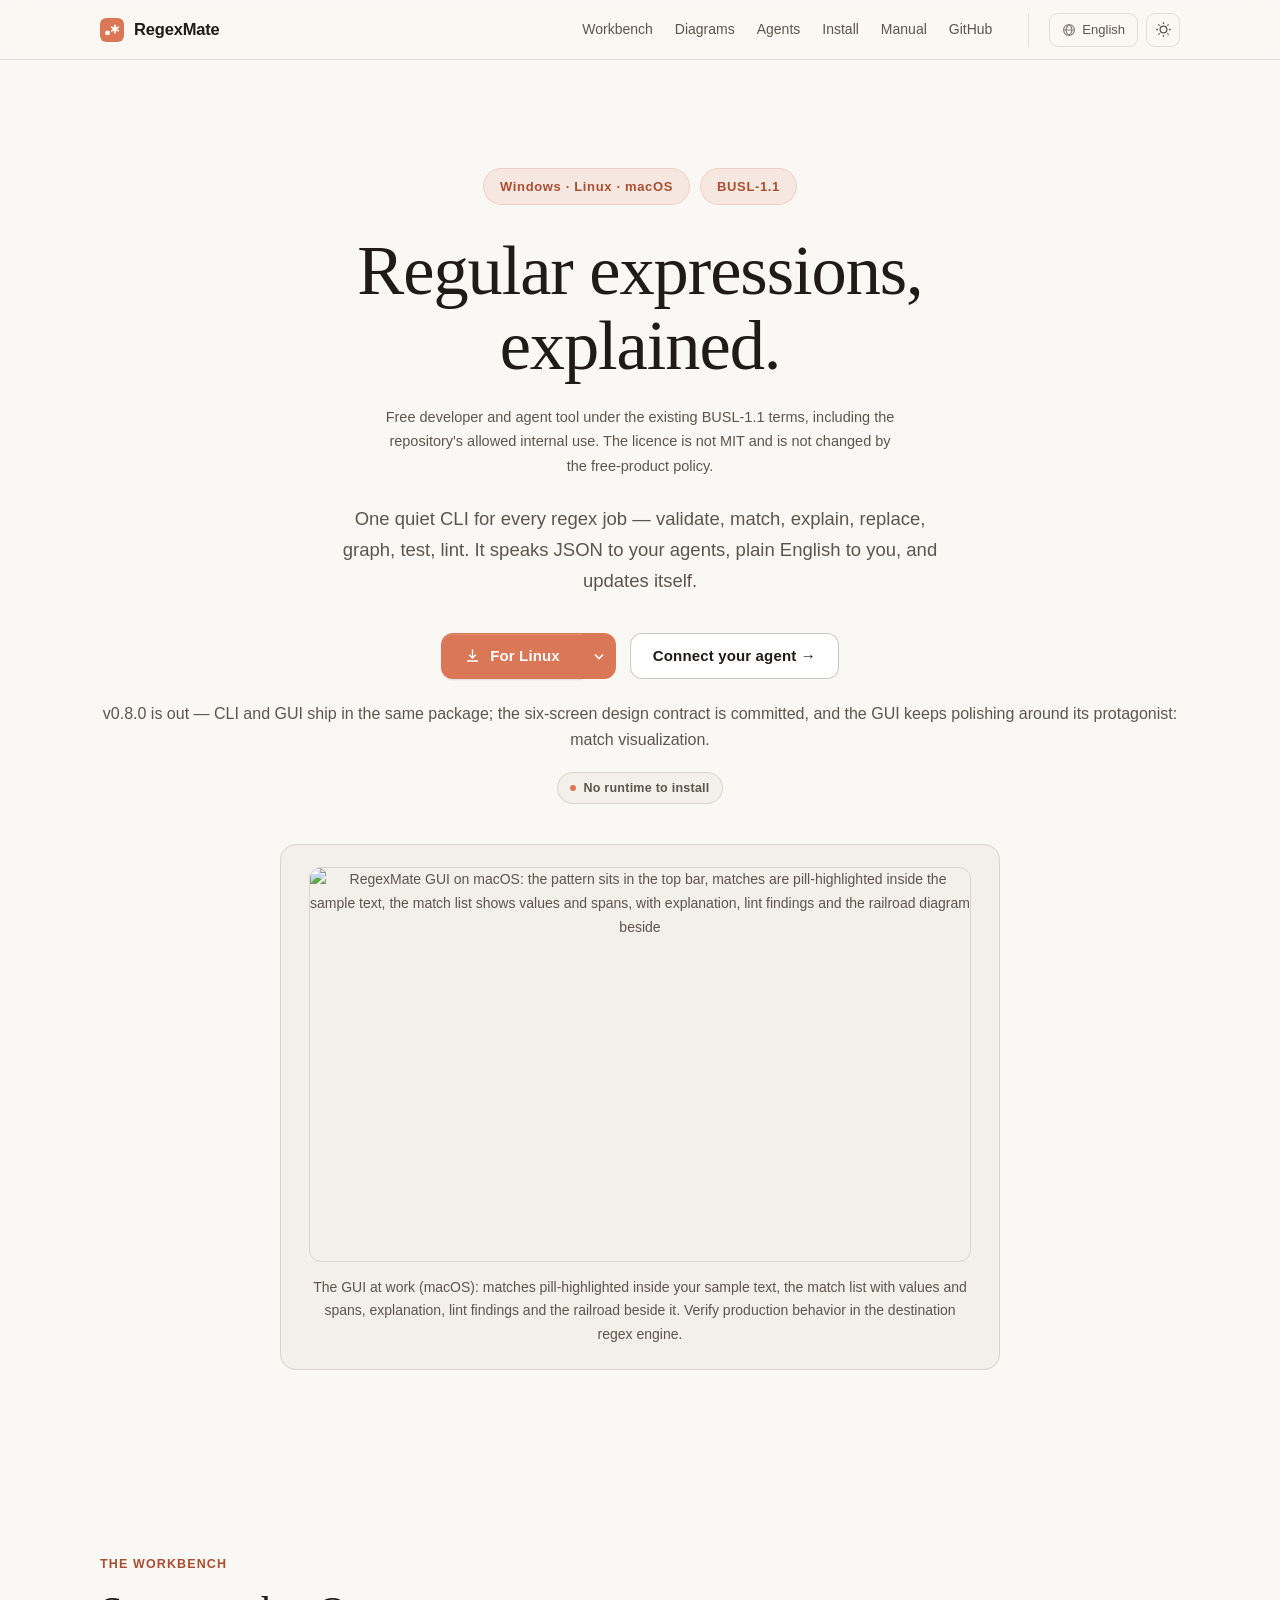
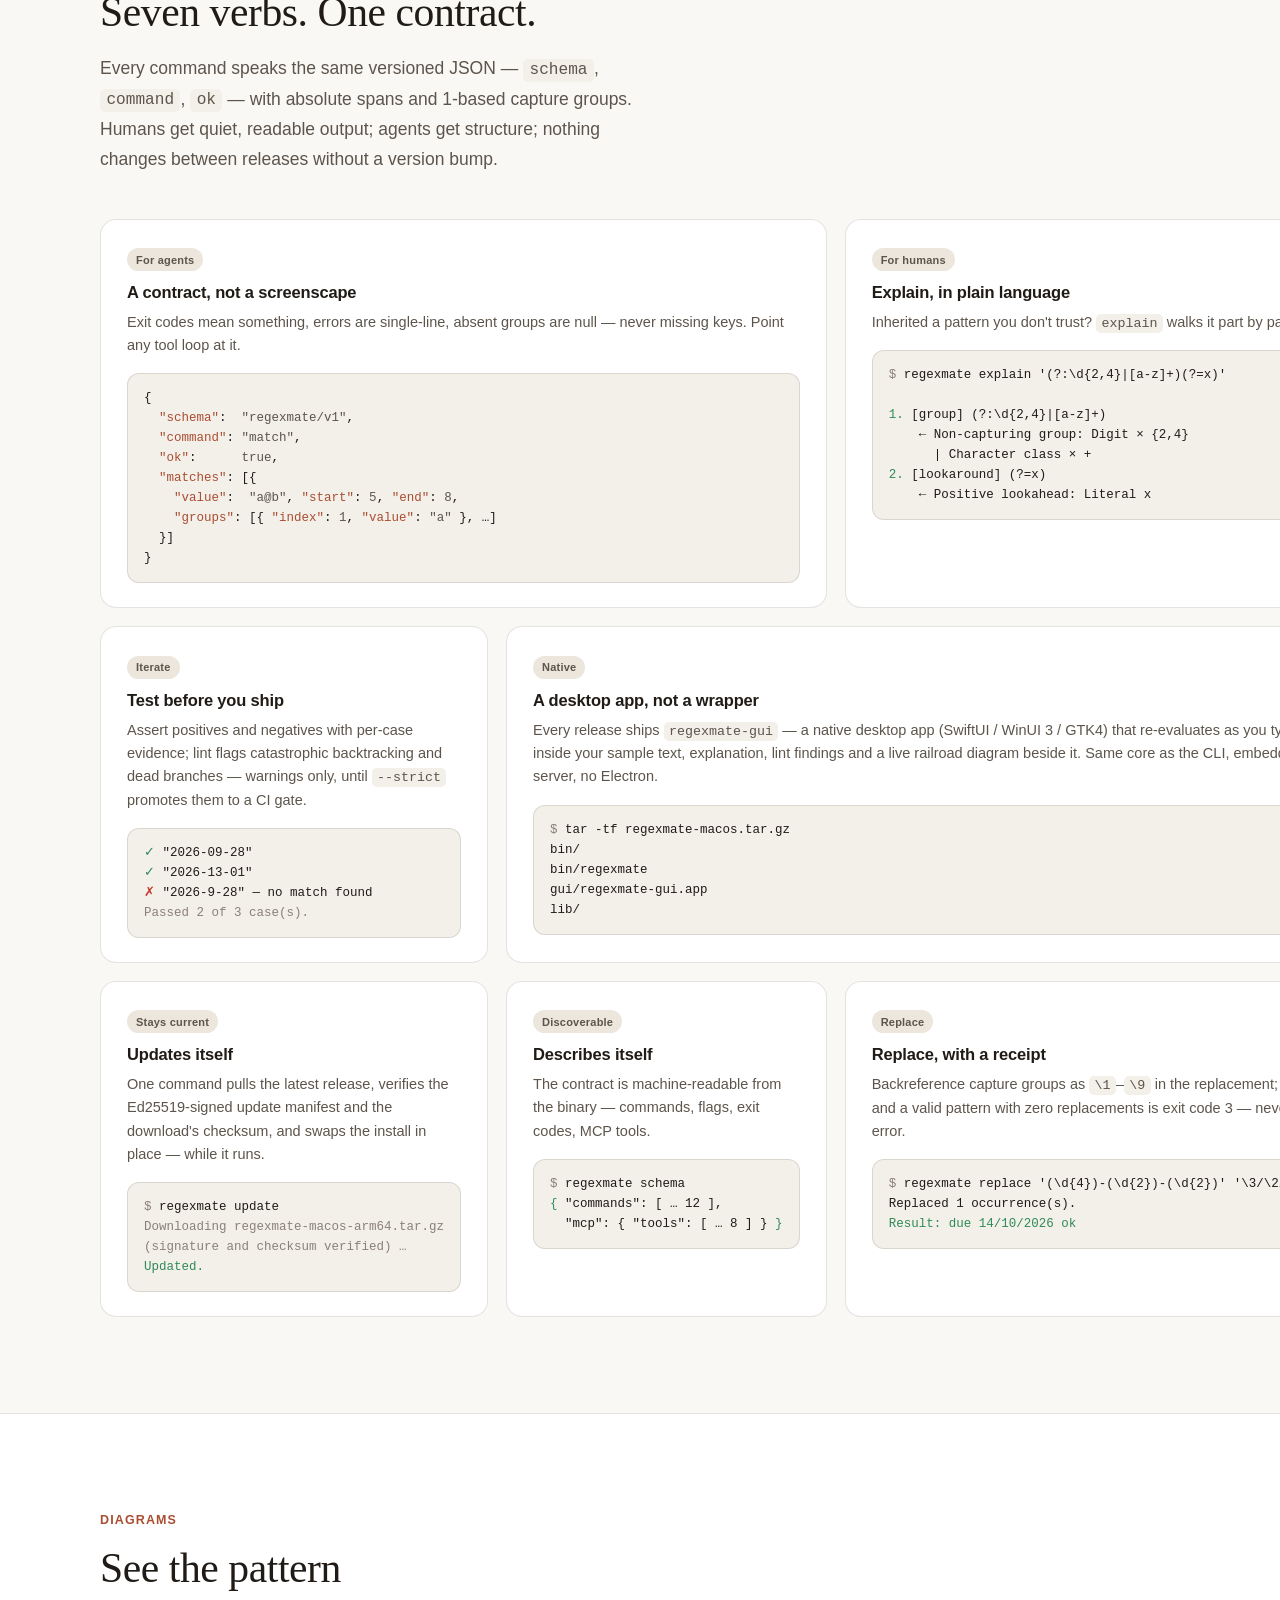
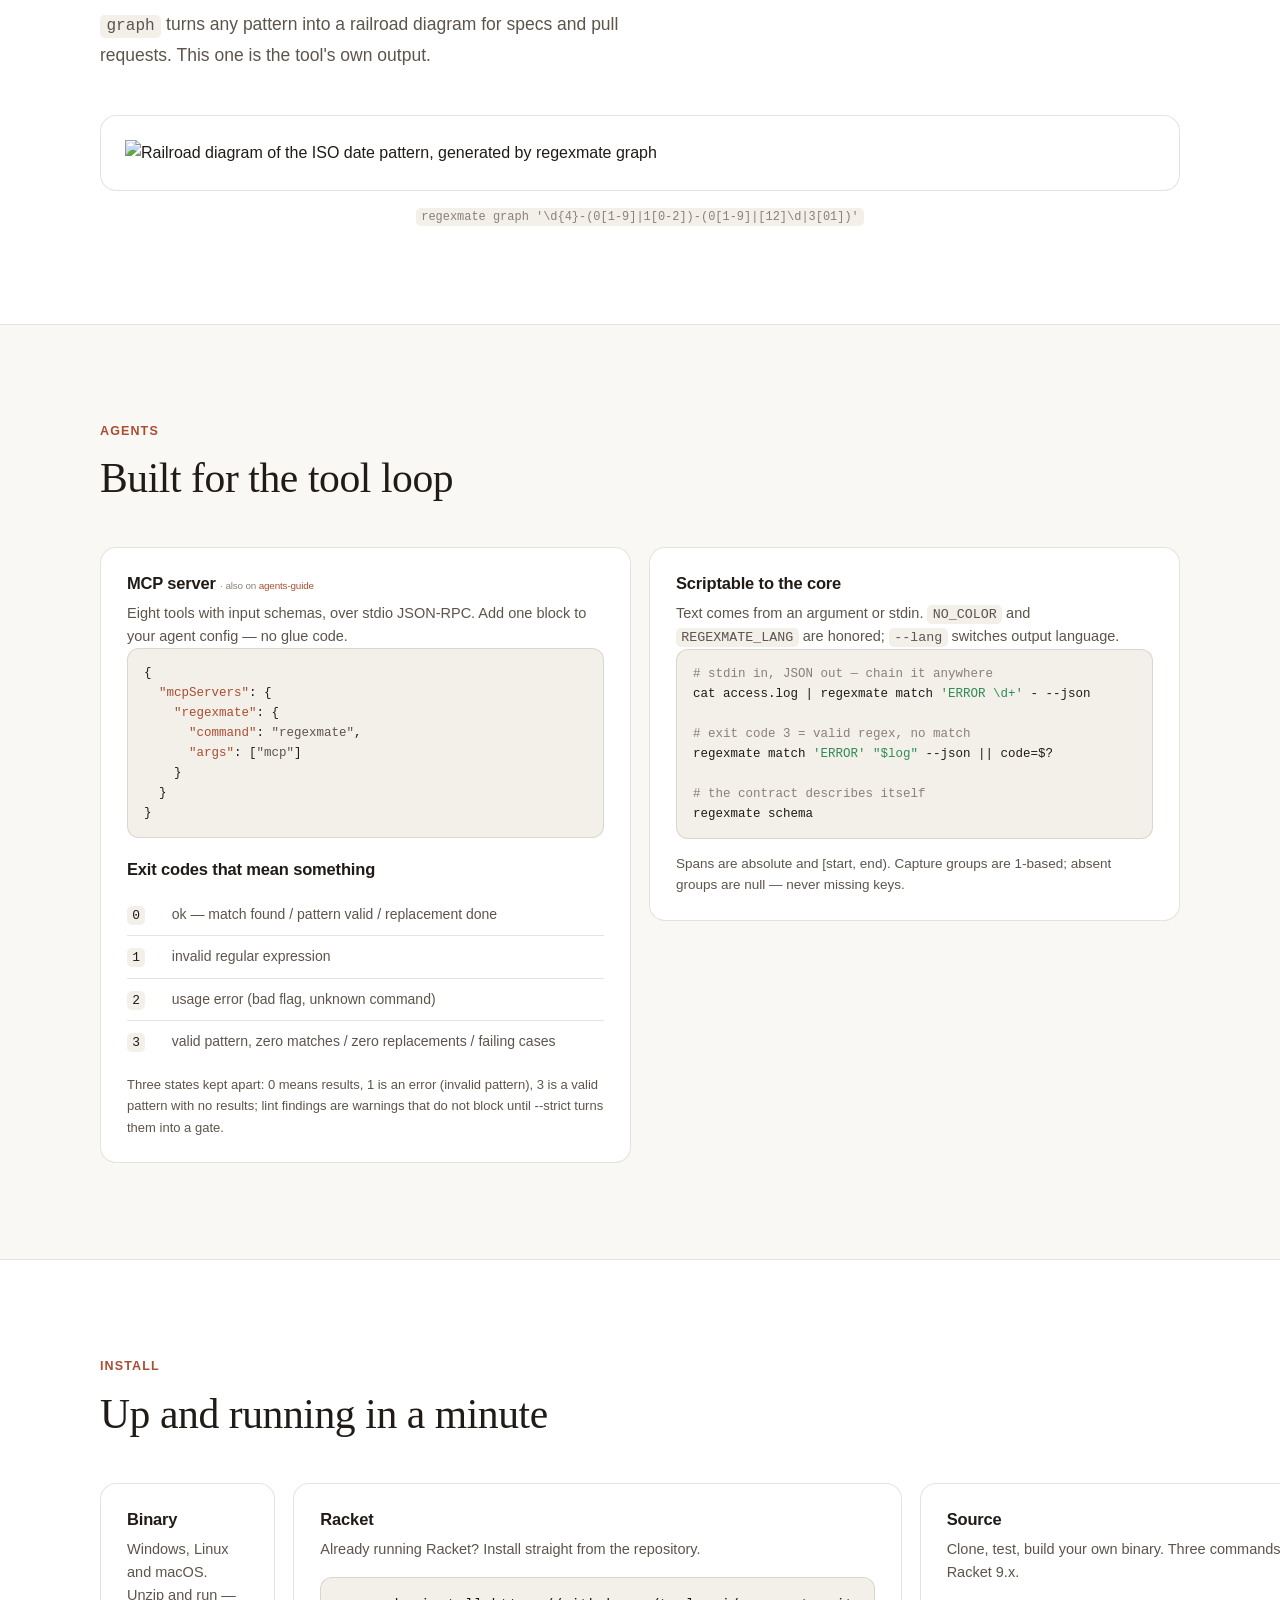
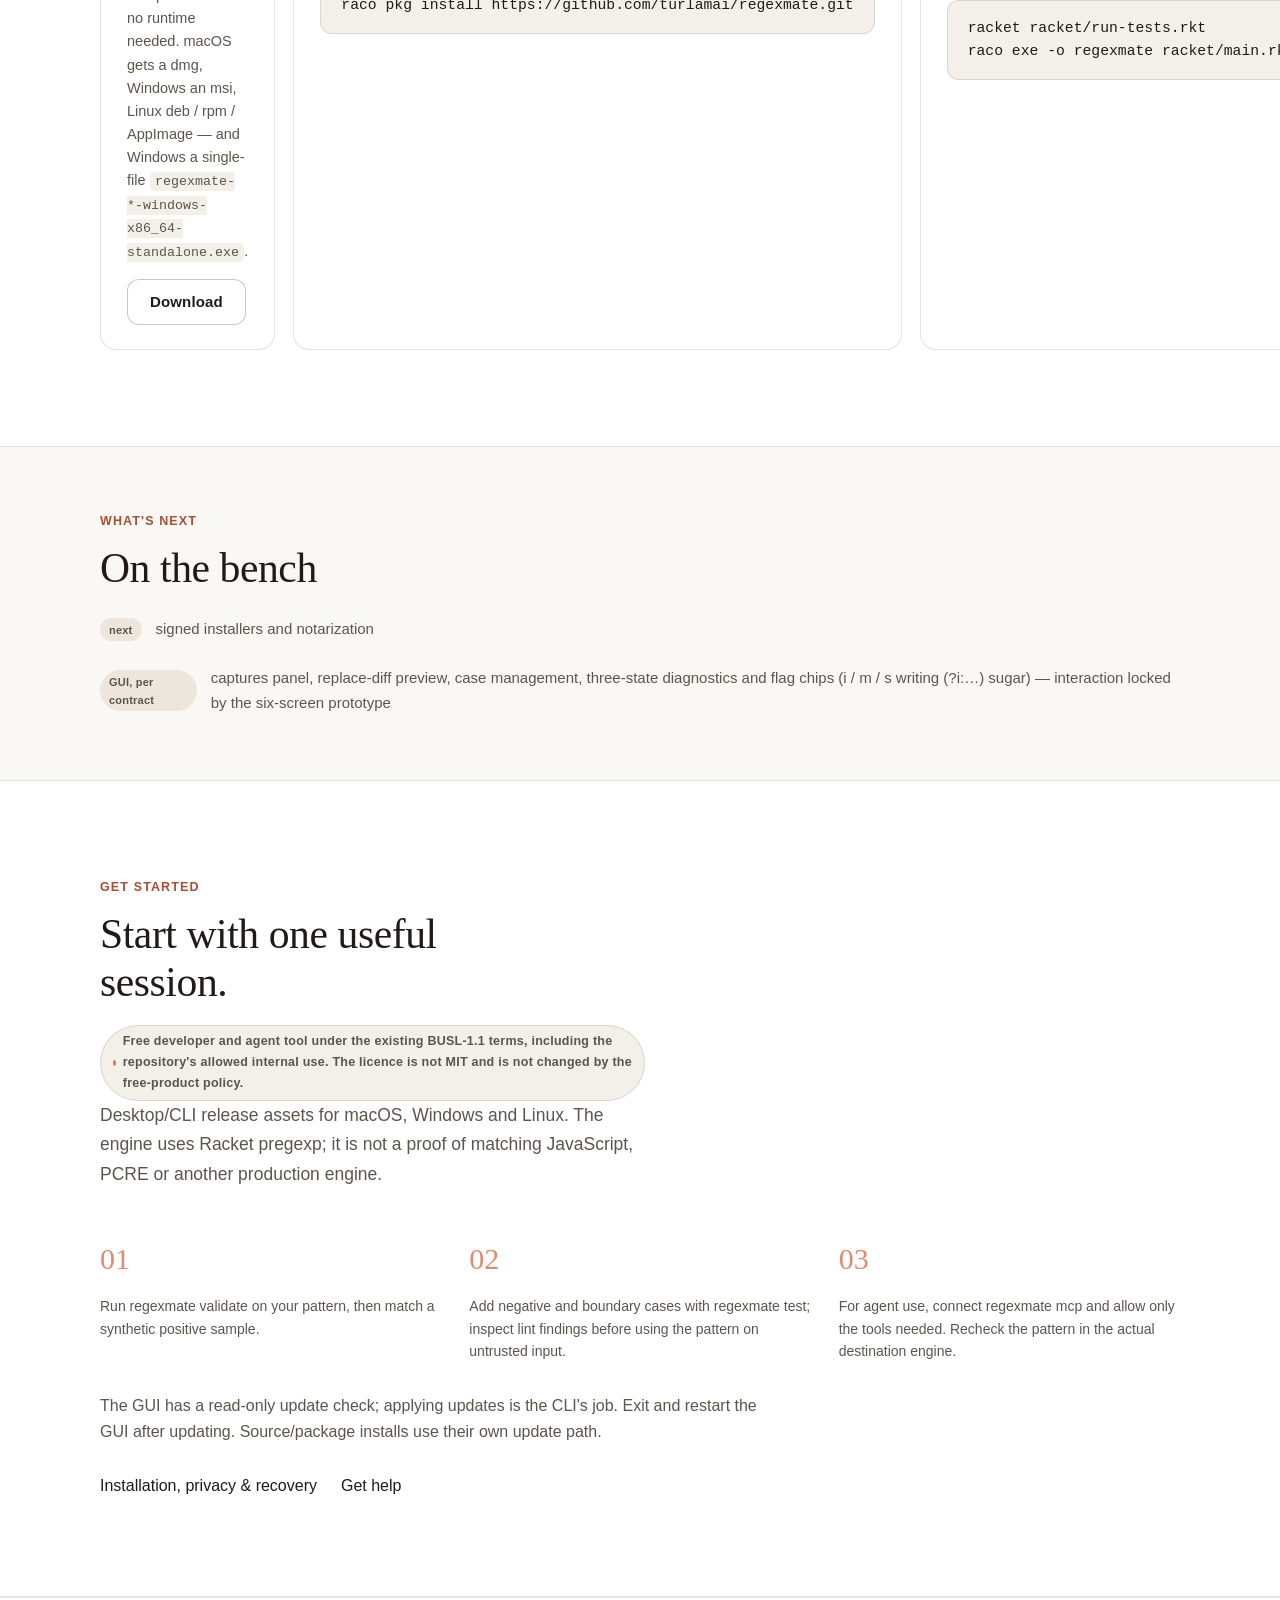
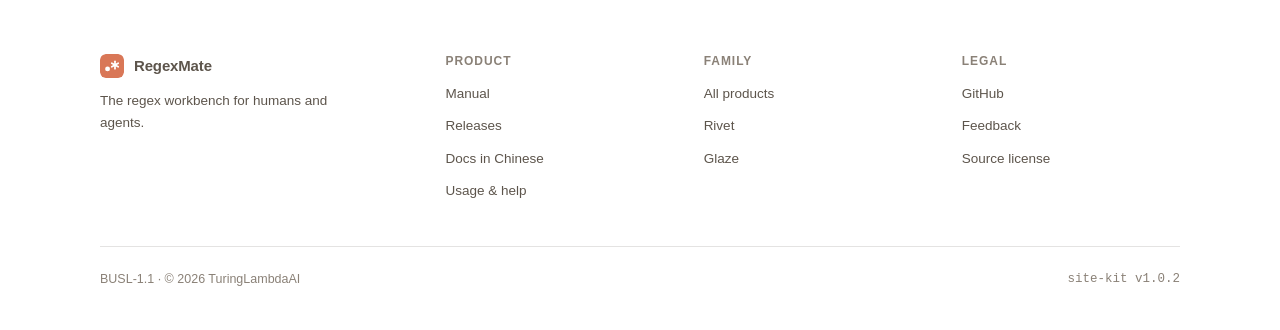
==== commit 43c7c8fe: "refactor: group the Racket engine under racket/ and icons under assets/branding/ Family layout stand" ====
--- a/docs/index.html
+++ b/docs/index.html
@@ -301,8 +301,8 @@
                     <div class="kit-card">
                         <h3 data-i18n="in.source.title">源码</h3>
                         <p data-i18n="in.source.body">克隆、测试、构建自己的二进制。三条命令，Racket 9.x。</p>
-<pre class="rx-code"><code>racket run-tests.rkt
-raco exe -o regexmate main.rkt</code></pre>
+<pre class="rx-code"><code>racket racket/run-tests.rkt
+raco exe -o regexmate racket/main.rkt</code></pre>
                     </div>
                 </div>
             </div>
